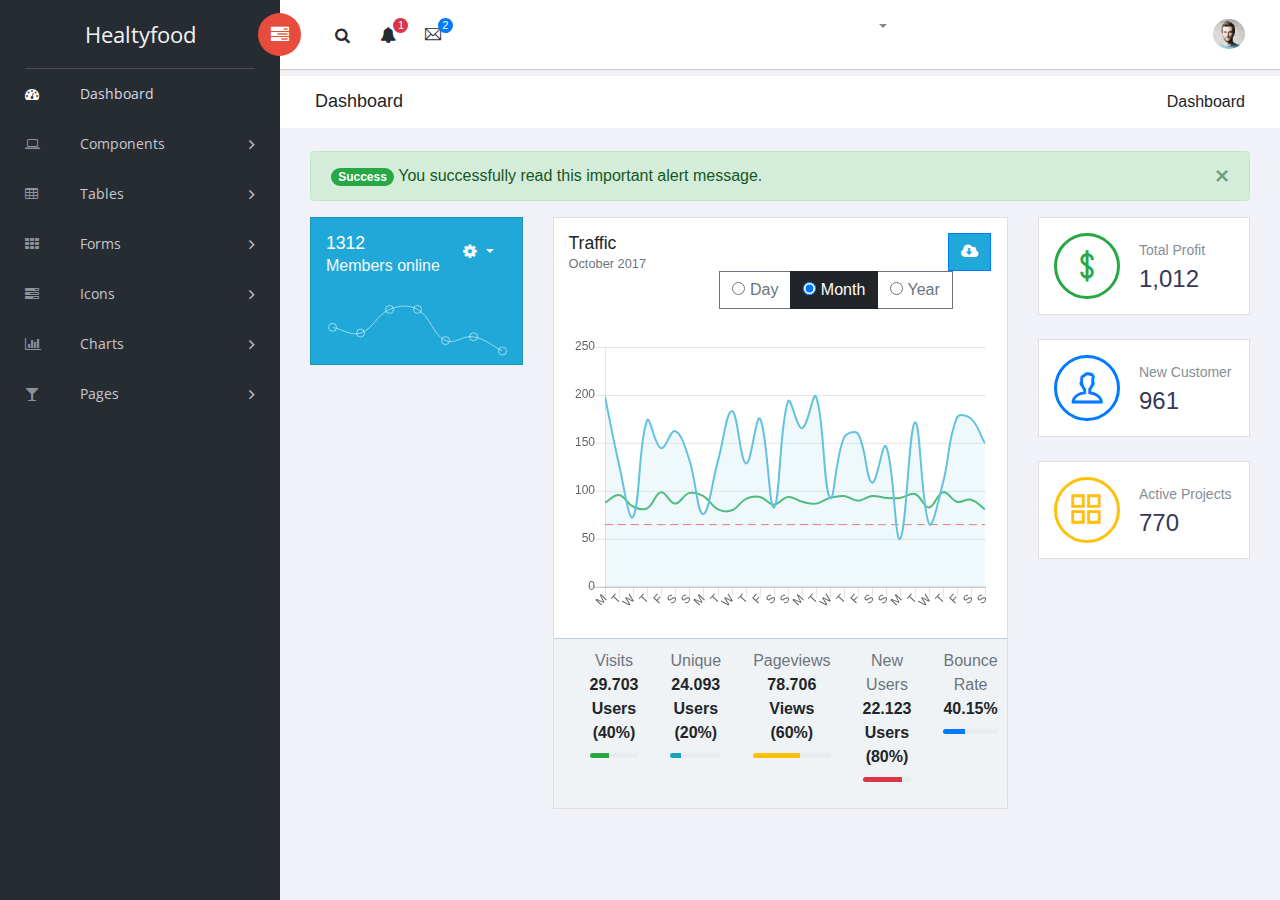
==== index.html @ a7180b18 "update" ====
<!doctype html>
<!--[if lt IE 7]>      <html class="no-js lt-ie9 lt-ie8 lt-ie7" lang=""> <![endif]-->
<!--[if IE 7]>         <html class="no-js lt-ie9 lt-ie8" lang=""> <![endif]-->
<!--[if IE 8]>         <html class="no-js lt-ie9" lang=""> <![endif]-->
<!--[if gt IE 8]><!-->
<html class="no-js" lang="en">
<!--<![endif]-->

<head>
    <meta charset="utf-8">
    <meta http-equiv="X-UA-Compatible" content="IE=edge">
    <title>Healtyfood - HTML5 Admin Template</title>
    <meta name="description" content="Sufee Admin - HTML5 Admin Template">
    <meta name="viewport" content="width=device-width, initial-scale=1">

    <link rel="apple-touch-icon" href="apple-icon.png">
    <link rel="shortcut icon" href="favicon.ico">

    <link rel="stylesheet" href="vendors/bootstrap/dist/css/bootstrap.min.css">
    <link rel="stylesheet" href="vendors/font-awesome/css/font-awesome.min.css">
    <link rel="stylesheet" href="vendors/themify-icons/css/themify-icons.css">
    <link rel="stylesheet" href="vendors/selectFX/css/cs-skin-elastic.css">


    <link rel="stylesheet" href="assets/css/style.css">

    <link href='https://fonts.googleapis.com/css?family=Open+Sans:400,600,700,800' rel='stylesheet' type='text/css'>

</head>

<body>


    <!-- Left Panel -->

    <aside id="left-panel" class="left-panel">
        <nav class="navbar navbar-expand-sm navbar-default">

            <div class="navbar-header">
                <button class="navbar-toggler" type="button" data-toggle="collapse" data-target="#main-menu" aria-controls="main-menu" aria-expanded="false" aria-label="Toggle navigation">
                    <i class="fa fa-bars"></i>
                </button>
                <a class="navbar-brand" href="./"><i></i>Healtyfood</a>
                <a class="navbar-brand hidden" href="./"><img src="images/logo2.png" alt="Logo"></a>
            </div>

            <div id="main-menu" class="main-menu collapse navbar-collapse">
                <ul class="nav navbar-nav">
                    <li class="active">
                        <a href="index.html"> <i class="menu-icon fa fa-dashboard"></i>Dashboard </a>
                    </li>
                    <!-- /.menu-title -->
                    <li class="menu-item-has-children dropdown">
                        <a href="#" class="dropdown-toggle" data-toggle="dropdown" aria-haspopup="true" aria-expanded="false"> <i class="menu-icon fa fa-laptop"></i>Components</a>
                        <ul class="sub-menu children dropdown-menu">
                            <li><i class="fa fa-puzzle-piece"></i><a href="ui-buttons.html">Buttons</a></li>
                            <li><i class="fa fa-bars"></i><a href="ui-tabs.html">Tabs</a></li>
                        </ul>
                    </li>
                    <li class="menu-item-has-children dropdown">
                        <a href="#" class="dropdown-toggle" data-toggle="dropdown" aria-haspopup="true" aria-expanded="false"> <i class="menu-icon fa fa-table"></i>Tables</a>
                        <ul class="sub-menu children dropdown-menu">
                            <li><i class="fa fa-table"></i><a href="tables-basic.html">Basic Table</a></li>
                            <li><i class="fa fa-table"></i><a href="tables-data.html">Data Table</a></li>
                        </ul>
                    </li>
                    <li class="menu-item-has-children dropdown">
                        <a href="#" class="dropdown-toggle" data-toggle="dropdown" aria-haspopup="true" aria-expanded="false"> <i class="menu-icon fa fa-th"></i>Forms</a>
                        <ul class="sub-menu children dropdown-menu">
                            <li><i class="menu-icon fa fa-th"></i><a href="forms-basic.html">Basic Form</a></li>
                            <li><i class="menu-icon fa fa-th"></i><a href="forms-advanced.html">Advanced Form</a></li>
                        </ul>
                    </li>

                    <!-- /.menu-title -->
                    <li class="menu-item-has-children dropdown">
                        <a href="#" class="dropdown-toggle" data-toggle="dropdown" aria-haspopup="true" aria-expanded="false"> <i class="menu-icon fa fa-tasks"></i>Icons</a>
                        <ul class="sub-menu children dropdown-menu">
                            <li><i class="menu-icon fa fa-fort-awesome"></i><a href="font-fontawesome.html">Font Awesome</a></li>
                            <li><i class="menu-icon ti-themify-logo"></i><a href="font-themify.html">Themefy Icons</a></li>
                        </ul>
                    </li>
                
                    <li class="menu-item-has-children dropdown">
                        <a href="#" class="dropdown-toggle" data-toggle="dropdown" aria-haspopup="true" aria-expanded="false"> <i class="menu-icon fa fa-bar-chart"></i>Charts</a>
                        <ul class="sub-menu children dropdown-menu">
                            <li><i class="menu-icon fa fa-line-chart"></i><a href="charts-chartjs.html">Chart JS</a></li>
                            <li><i class="menu-icon fa fa-area-chart"></i><a href="charts-flot.html">Flot Chart</a></li>
                            <li><i class="menu-icon fa fa-pie-chart"></i><a href="charts-peity.html">Peity Chart</a></li>
                        </ul>
                    </li>
                
                    <!-- /.menu-title -->
                    <li class="menu-item-has-children dropdown">
                        <a href="#" class="dropdown-toggle" data-toggle="dropdown" aria-haspopup="true" aria-expanded="false"> <i class="menu-icon fa fa-glass"></i>Pages</a>
                        <ul class="sub-menu children dropdown-menu">
                            <li><i class="menu-icon fa fa-sign-in"></i><a href="page-login.html">Login</a></li>
                            <li><i class="menu-icon fa fa-sign-in"></i><a href="page-register.html">Register</a></li>
                            <li><i class="menu-icon fa fa-paper-plane"></i><a href="pages-forget.html">Forget Pass</a></li>
                        </ul>
                    </li>
                </ul>
            </div><!-- /.navbar-collapse -->
        </nav>
    </aside><!-- /#left-panel -->

    <!-- Left Panel -->

    <!-- Right Panel -->

    <div id="right-panel" class="right-panel">

        <!-- Header-->
        <header id="header" class="header">

            <div class="header-menu">

                <div class="col-sm-7">
                    <a id="menuToggle" class="menutoggle pull-left"><i class="fa fa fa-tasks"></i></a>
                    <div class="header-left">
                        <button class="search-trigger"><i class="fa fa-search"></i></button>
                        <div class="form-inline">
                            <form class="search-form">
                                <input class="form-control mr-sm-2" type="text" placeholder="Search ..." aria-label="Search">
                                <button class="search-close" type="submit"><i class="fa fa-close"></i></button>
                            </form>
                        </div>

                        <div class="dropdown for-notification">
                            <button class="btn btn-secondary dropdown-toggle" type="button" id="notification" data-toggle="dropdown" aria-haspopup="true" aria-expanded="false">
                                <i class="fa fa-bell"></i>
                                <span class="count bg-danger">5</span>
                            </button>
                            <div class="dropdown-menu" aria-labelledby="notification">
                                <p class="red">You have 3 Notification</p>
                                <a class="dropdown-item media bg-flat-color-1" href="#">
                                <i class="fa fa-check"></i>
                                <p>Server #1 overloaded.</p>
                            </a>
                                <a class="dropdown-item media bg-flat-color-4" href="#">
                                <i class="fa fa-info"></i>
                                <p>Server #2 overloaded.</p>
                            </a>
                                <a class="dropdown-item media bg-flat-color-5" href="#">
                                <i class="fa fa-warning"></i>
                                <p>Server #3 overloaded.</p>
                            </a>
                            </div>
                        </div>

                        <div class="dropdown for-message">
                            <button class="btn btn-secondary dropdown-toggle" type="button"
                                id="message"
                                data-toggle="dropdown" aria-haspopup="true" aria-expanded="false">
                                <i class="ti-email"></i>
                                <span class="count bg-primary">9</span>
                            </button>
                            <div class="dropdown-menu" aria-labelledby="message">
                                <p class="red">You have 4 Mails</p>
                                <a class="dropdown-item media bg-flat-color-1" href="#">
                                <span class="photo media-left"><img alt="avatar" src="images/avatar/1.jpg"></span>
                                <span class="message media-body">
                                    <span class="name float-left">Jonathan Smith</span>
                                    <span class="time float-right">Just now</span>
                                        <p>Hello, this is an example msg</p>
                                </span>
                            </a>
                                <a class="dropdown-item media bg-flat-color-4" href="#">
                                <span class="photo media-left"><img alt="avatar" src="images/avatar/2.jpg"></span>
                                <span class="message media-body">
                                    <span class="name float-left">Jack Sanders</span>
                                    <span class="time float-right">5 minutes ago</span>
                                        <p>Lorem ipsum dolor sit amet, consectetur</p>
                                </span>
                            </a>
                                <a class="dropdown-item media bg-flat-color-5" href="#">
                                <span class="photo media-left"><img alt="avatar" src="images/avatar/3.jpg"></span>
                                <span class="message media-body">
                                    <span class="name float-left">Cheryl Wheeler</span>
                                    <span class="time float-right">10 minutes ago</span>
                                        <p>Hello, this is an example msg</p>
                                </span>
                            </a>
                            </div>
                        </div>
                    </div>
                </div>

                <div class="col-sm-5">
                    <div class="user-area dropdown float-right">
                        <a href="#" class="dropdown-toggle" data-toggle="dropdown" aria-haspopup="true" aria-expanded="false">
                            <img class="user-avatar rounded-circle" src="images/admin.jpg" alt="User Avatar">
                        </a>

                        <div class="user-menu dropdown-menu">
                            <a class="nav-link" href="#"><i class="fa fa-user"></i> My Profile</a>

                            <a class="nav-link" href="#"><i class="fa fa-user"></i> Notifications <span class="count">13</span></a>

                            <a class="nav-link" href="#"><i class="fa fa-cog"></i> Settings</a>

                            <a class="nav-link" href="#"><i class="fa fa-power-off"></i> Logout</a>
                        </div>
                    </div>

                    <div class="language-select dropdown" id="language-select">
                        <a class="dropdown-toggle" href="#" data-toggle="dropdown"  id="language" aria-haspopup="true" aria-expanded="true">
                            <i class="flag-icon flag-icon-us"></i>
                        </a>
                        <div class="dropdown-menu" aria-labelledby="language">
                            <div class="dropdown-item">
                                <span class="flag-icon flag-icon-fr"></span>
                            </div>
                            <div class="dropdown-item">
                                <i class="flag-icon flag-icon-es"></i>
                            </div>
                            <div class="dropdown-item">
                                <i class="flag-icon flag-icon-us"></i>
                            </div>
                            <div class="dropdown-item">
                                <i class="flag-icon flag-icon-it"></i>
                            </div>
                        </div>
                    </div>

                </div>
            </div>

        </header><!-- /header -->
        <!-- Header-->

        <div class="breadcrumbs">
            <div class="col-sm-4">
                <div class="page-header float-left">
                    <div class="page-title">
                        <h1>Dashboard</h1>
                    </div>
                </div>
            </div>
            <div class="col-sm-8">
                <div class="page-header float-right">
                    <div class="page-title">
                        <ol class="breadcrumb text-right">
                            <li class="active">Dashboard</li>
                        </ol>
                    </div>
                </div>
            </div>
        </div>

        <div class="content mt-3">

            <div class="col-sm-12">
                <div class="alert  alert-success alert-dismissible fade show" role="alert">
                    <span class="badge badge-pill badge-success">Success</span> You successfully read this important alert message.
                    <button type="button" class="close" data-dismiss="alert" aria-label="Close">
                        <span aria-hidden="true">&times;</span>
                    </button>
                </div>
            </div>


            <div class="col-sm-6 col-lg-3">
                <div class="card text-white bg-flat-color-1">
                    <div class="card-body pb-0">
                        <div class="dropdown float-right">
                            <button class="btn bg-transparent dropdown-toggle theme-toggle text-light" type="button" id="dropdownMenuButton1" data-toggle="dropdown">
                                <i class="fa fa-cog"></i>
                            </button>
                            <div class="dropdown-menu" aria-labelledby="dropdownMenuButton1">
                                <div class="dropdown-menu-content">
                                    <a class="dropdown-item" href="#">Action</a>
                                    <a class="dropdown-item" href="#">Another action</a>
                                    <a class="dropdown-item" href="#">Something else here</a>
                                </div>
                            </div>
                        </div>
                        <h4 class="mb-0">
                            <span class="count">10468</span>
                        </h4>
                        <p class="text-light">Members online</p>

                        <div class="chart-wrapper px-0" style="height:70px;" height="70">
                            <canvas id="widgetChart1"></canvas>
                        </div>

                    </div>

                </div>
            </div>
            <!--/.col-->

            <div class="col-xl-6">
                <div class="card">
                    <div class="card-body">
                        <div class="row">
                            <div class="col-sm-4">
                                <h4 class="card-title mb-0">Traffic</h4>
                                <div class="small text-muted">October 2017</div>
                            </div>
                            <!--/.col-->
                            <div class="col-sm-8 hidden-sm-down">
                                <button type="button" class="btn btn-primary float-right bg-flat-color-1"><i class="fa fa-cloud-download"></i></button>
                                <div class="btn-toolbar float-right" role="toolbar" aria-label="Toolbar with button groups">
                                    <div class="btn-group mr-3" data-toggle="buttons" aria-label="First group">
                                        <label class="btn btn-outline-secondary">
                                            <input type="radio" name="options" id="option1"> Day
                                        </label>
                                        <label class="btn btn-outline-secondary active">
                                            <input type="radio" name="options" id="option2" checked=""> Month
                                        </label>
                                        <label class="btn btn-outline-secondary">
                                            <input type="radio" name="options" id="option3"> Year
                                        </label>
                                    </div>
                                </div>
                            </div>
                            <!--/.col-->


                        </div>
                        <!--/.row-->
                        <div class="chart-wrapper mt-4">
                            <canvas id="trafficChart" style="height:200px;" height="200"></canvas>
                        </div>

                    </div>
                    <div class="card-footer">
                        <ul>
                            <li>
                                <div class="text-muted">Visits</div>
                                <strong>29.703 Users (40%)</strong>
                                <div class="progress progress-xs mt-2" style="height: 5px;">
                                    <div class="progress-bar bg-success" role="progressbar" style="width: 40%;" aria-valuenow="40" aria-valuemin="0" aria-valuemax="100"></div>
                                </div>
                            </li>
                            <li class="hidden-sm-down">
                                <div class="text-muted">Unique</div>
                                <strong>24.093 Users (20%)</strong>
                                <div class="progress progress-xs mt-2" style="height: 5px;">
                                    <div class="progress-bar bg-info" role="progressbar" style="width: 20%;" aria-valuenow="20" aria-valuemin="0" aria-valuemax="100"></div>
                                </div>
                            </li>
                            <li>
                                <div class="text-muted">Pageviews</div>
                                <strong>78.706 Views (60%)</strong>
                                <div class="progress progress-xs mt-2" style="height: 5px;">
                                    <div class="progress-bar bg-warning" role="progressbar" style="width: 60%;" aria-valuenow="60" aria-valuemin="0" aria-valuemax="100"></div>
                                </div>
                            </li>
                            <li class="hidden-sm-down">
                                <div class="text-muted">New Users</div>
                                <strong>22.123 Users (80%)</strong>
                                <div class="progress progress-xs mt-2" style="height: 5px;">
                                    <div class="progress-bar bg-danger" role="progressbar" style="width: 80%;" aria-valuenow="80" aria-valuemin="0" aria-valuemax="100"></div>
                                </div>
                            </li>
                            <li class="hidden-sm-down">
                                <div class="text-muted">Bounce Rate</div>
                                <strong>40.15%</strong>
                                <div class="progress progress-xs mt-2" style="height: 5px;">
                                    <div class="progress-bar" role="progressbar" style="width: 40%;" aria-valuenow="40" aria-valuemin="0" aria-valuemax="100"></div>
                                </div>
                            </li>
                        </ul>
                    </div>
                </div>
            </div>
            
            <div class="col-xl-3 col-lg-6">
                <div class="card">
                    <div class="card-body">
                        <div class="stat-widget-one">
                            <div class="stat-icon dib"><i class="ti-money text-success border-success"></i></div>
                            <div class="stat-content dib">
                                <div class="stat-text">Total Profit</div>
                                <div class="stat-digit">1,012</div>
                            </div>
                        </div>
                    </div>
                </div>
            </div>


            <div class="col-xl-3 col-lg-6">
                <div class="card">
                    <div class="card-body">
                        <div class="stat-widget-one">
                            <div class="stat-icon dib"><i class="ti-user text-primary border-primary"></i></div>
                            <div class="stat-content dib">
                                <div class="stat-text">New Customer</div>
                                <div class="stat-digit">961</div>
                            </div>
                        </div>
                    </div>
                </div>
            </div>

            <div class="col-xl-3 col-lg-6">
                <div class="card">
                    <div class="card-body">
                        <div class="stat-widget-one">
                            <div class="stat-icon dib"><i class="ti-layout-grid2 text-warning border-warning"></i></div>
                            <div class="stat-content dib">
                                <div class="stat-text">Active Projects</div>
                                <div class="stat-digit">770</div>
                            </div>
                        </div>
                    </div>
                </div>
            </div>
        </div> <!-- .content -->
    </div><!-- /#right-panel -->

    <!-- Right Panel -->

    <script src="vendors/jquery/dist/jquery.min.js"></script>
    <script src="vendors/popper.js/dist/umd/popper.min.js"></script>
    <script src="vendors/bootstrap/dist/js/bootstrap.min.js"></script>
    <script src="assets/js/main.js"></script>


    <script src="vendors/chart.js/dist/Chart.bundle.min.js"></script>
    <script src="assets/js/dashboard.js"></script>
    <script src="assets/js/widgets.js"></script>

</body>

</html>
---- vendors/themify-icons/css/themify-icons.css ----
@font-face {
	font-family: 'themify';
	src:url('../fonts/themify.eot');
	src:url('../fonts/themify.eot?#iefix') format('embedded-opentype'),
		url('../fonts/themify.woff') format('woff'),
		url('../fonts/themify.ttf') format('truetype'),
		url('../fonts/themify.svg') format('svg');
	font-weight: normal;
	font-style: normal;
}

[class^="ti-"], [class*=" ti-"] {
	font-family: 'themify';
	speak: none;
	font-style: normal;
	font-weight: normal;
	font-variant: normal;
	text-transform: none;
	line-height: 1;

	/* Better Font Rendering =========== */
	-webkit-font-smoothing: antialiased;
	-moz-osx-font-smoothing: grayscale;
}

.ti-wand:before {
	content: "\e600";
}
.ti-volume:before {
	content: "\e601";
}
.ti-user:before {
	content: "\e602";
}
.ti-unlock:before {
	content: "\e603";
}
.ti-unlink:before {
	content: "\e604";
}
.ti-trash:before {
	content: "\e605";
}
.ti-thought:before {
	content: "\e606";
}
.ti-target:before {
	content: "\e607";
}
.ti-tag:before {
	content: "\e608";
}
.ti-tablet:before {
	content: "\e609";
}
.ti-star:before {
	content: "\e60a";
}
.ti-spray:before {
	content: "\e60b";
}
.ti-signal:before {
	content: "\e60c";
}
.ti-shopping-cart:before {
	content: "\e60d";
}
.ti-shopping-cart-full:before {
	content: "\e60e";
}
.ti-settings:before {
	content: "\e60f";
}
.ti-search:before {
	content: "\e610";
}
.ti-zoom-in:before {
	content: "\e611";
}
.ti-zoom-out:before {
	content: "\e612";
}
.ti-cut:before {
	content: "\e613";
}
.ti-ruler:before {
	content: "\e614";
}
.ti-ruler-pencil:before {
	content: "\e615";
}
.ti-ruler-alt:before {
	content: "\e616";
}
.ti-bookmark:before {
	content: "\e617";
}
.ti-bookmark-alt:before {
	content: "\e618";
}
.ti-reload:before {
	content: "\e619";
}
.ti-plus:before {
	content: "\e61a";
}
.ti-pin:before {
	content: "\e61b";
}
.ti-pencil:before {
	content: "\e61c";
}
.ti-pencil-alt:before {
	content: "\e61d";
}
.ti-paint-roller:before {
	content: "\e61e";
}
.ti-paint-bucket:before {
	content: "\e61f";
}
.ti-na:before {
	content: "\e620";
}
.ti-mobile:before {
	content: "\e621";
}
.ti-minus:before {
	content: "\e622";
}
.ti-medall:before {
	content: "\e623";
}
.ti-medall-alt:before {
	content: "\e624";
}
.ti-marker:before {
	content: "\e625";
}
.ti-marker-alt:before {
	content: "\e626";
}
.ti-arrow-up:before {
	content: "\e627";
}
.ti-arrow-right:before {
	content: "\e628";
}
.ti-arrow-left:before {
	content: "\e629";
}
.ti-arrow-down:before {
	content: "\e62a";
}
.ti-lock:before {
	content: "\e62b";
}
.ti-location-arrow:before {
	content: "\e62c";
}
.ti-link:before {
	content: "\e62d";
}
.ti-layout:before {
	content: "\e62e";
}
.ti-layers:before {
	content: "\e62f";
}
.ti-layers-alt:before {
	content: "\e630";
}
.ti-key:before {
	content: "\e631";
}
.ti-import:before {
	content: "\e632";
}
.ti-image:before {
	content: "\e633";
}
.ti-heart:before {
	content: "\e634";
}
.ti-heart-broken:before {
	content: "\e635";
}
.ti-hand-stop:before {
	content: "\e636";
}
.ti-hand-open:before {
	content: "\e637";
}
.ti-hand-drag:before {
	content: "\e638";
}
.ti-folder:before {
	content: "\e639";
}
.ti-flag:before {
	content: "\e63a";
}
.ti-flag-alt:before {
	content: "\e63b";
}
.ti-flag-alt-2:before {
	content: "\e63c";
}
.ti-eye:before {
	content: "\e63d";
}
.ti-export:before {
	content: "\e63e";
}
.ti-exchange-vertical:before {
	content: "\e63f";
}
.ti-desktop:before {
	content: "\e640";
}
.ti-cup:before {
	content: "\e641";
}
.ti-crown:before {
	content: "\e642";
}
.ti-comments:before {
	content: "\e643";
}
.ti-comment:before {
	content: "\e644";
}
.ti-comment-alt:before {
	content: "\e645";
}
.ti-close:before {
	content: "\e646";
}
.ti-clip:before {
	content: "\e647";
}
.ti-angle-up:before {
	content: "\e648";
}
.ti-angle-right:before {
	content: "\e649";
}
.ti-angle-left:before {
	content: "\e64a";
}
.ti-angle-down:before {
	content: "\e64b";
}
.ti-check:before {
	content: "\e64c";
}
.ti-check-box:before {
	content: "\e64d";
}
.ti-camera:before {
	content: "\e64e";
}
.ti-announcement:before {
	content: "\e64f";
}
.ti-brush:before {
	content: "\e650";
}
.ti-briefcase:before {
	content: "\e651";
}
.ti-bolt:before {
	content: "\e652";
}
.ti-bolt-alt:before {
	content: "\e653";
}
.ti-blackboard:before {
	content: "\e654";
}
.ti-bag:before {
	content: "\e655";
}
.ti-move:before {
	content: "\e656";
}
.ti-arrows-vertical:before {
	content: "\e657";
}
.ti-arrows-horizontal:before {
	content: "\e658";
}
.ti-fullscreen:before {
	content: "\e659";
}
.ti-arrow-top-right:before {
	content: "\e65a";
}
.ti-arrow-top-left:before {
	content: "\e65b";
}
.ti-arrow-circle-up:before {
	content: "\e65c";
}
.ti-arrow-circle-right:before {
	content: "\e65d";
}
.ti-arrow-circle-left:before {
	content: "\e65e";
}
.ti-arrow-circle-down:before {
	content: "\e65f";
}
.ti-angle-double-up:before {
	content: "\e660";
}
.ti-angle-double-right:before {
	content: "\e661";
}
.ti-angle-double-left:before {
	content: "\e662";
}
.ti-angle-double-down:before {
	content: "\e663";
}
.ti-zip:before {
	content: "\e664";
}
.ti-world:before {
	content: "\e665";
}
.ti-wheelchair:before {
	content: "\e666";
}
.ti-view-list:before {
	content: "\e667";
}
.ti-view-list-alt:before {
	content: "\e668";
}
.ti-view-grid:before {
	content: "\e669";
}
.ti-uppercase:before {
	content: "\e66a";
}
.ti-upload:before {
	content: "\e66b";
}
.ti-underline:before {
	content: "\e66c";
}
.ti-truck:before {
	content: "\e66d";
}
.ti-timer:before {
	content: "\e66e";
}
.ti-ticket:before {
	content: "\e66f";
}
.ti-thumb-up:before {
	content: "\e670";
}
.ti-thumb-down:before {
	content: "\e671";
}
.ti-text:before {
	content: "\e672";
}
.ti-stats-up:before {
	content: "\e673";
}
.ti-stats-down:before {
	content: "\e674";
}
.ti-split-v:before {
	content: "\e675";
}
.ti-split-h:before {
	content: "\e676";
}
.ti-smallcap:before {
	content: "\e677";
}
.ti-shine:before {
	content: "\e678";
}
.ti-shift-right:before {
	content: "\e679";
}
.ti-shift-left:before {
	content: "\e67a";
}
.ti-shield:before {
	content: "\e67b";
}
.ti-notepad:before {
	content: "\e67c";
}
.ti-server:before {
	content: "\e67d";
}
.ti-quote-right:before {
	content: "\e67e";
}
.ti-quote-left:before {
	content: "\e67f";
}
.ti-pulse:before {
	content: "\e680";
}
.ti-printer:before {
	content: "\e681";
}
.ti-power-off:before {
	content: "\e682";
}
.ti-plug:before {
	content: "\e683";
}
.ti-pie-chart:before {
	content: "\e684";
}
.ti-paragraph:before {
	content: "\e685";
}
.ti-panel:before {
	content: "\e686";
}
.ti-package:before {
	content: "\e687";
}
.ti-music:before {
	content: "\e688";
}
.ti-music-alt:before {
	content: "\e689";
}
.ti-mouse:before {
	content: "\e68a";
}
.ti-mouse-alt:before {
	content: "\e68b";
}
.ti-money:before {
	content: "\e68c";
}
.ti-microphone:before {
	content: "\e68d";
}
.ti-menu:before {
	content: "\e68e";
}
.ti-menu-alt:before {
	content: "\e68f";
}
.ti-map:before {
	content: "\e690";
}
.ti-map-alt:before {
	content: "\e691";
}
.ti-loop:before {
	content: "\e692";
}
.ti-location-pin:before {
	content: "\e693";
}
.ti-list:before {
	content: "\e694";
}
.ti-light-bulb:before {
	content: "\e695";
}
.ti-Italic:before {
	content: "\e696";
}
.ti-info:before {
	content: "\e697";
}
.ti-infinite:before {
	content: "\e698";
}
.ti-id-badge:before {
	content: "\e699";
}
.ti-hummer:before {
	content: "\e69a";
}
.ti-home:before {
	content: "\e69b";
}
.ti-help:before {
	content: "\e69c";
}
.ti-headphone:before {
	content: "\e69d";
}
.ti-harddrives:before {
	content: "\e69e";
}
.ti-harddrive:before {
	content: "\e69f";
}
.ti-gift:before {
	content: "\e6a0";
}
.ti-game:before {
	content: "\e6a1";
}
.ti-filter:before {
	content: "\e6a2";
}
.ti-files:before {
	content: "\e6a3";
}
.ti-file:before {
	content: "\e6a4";
}
.ti-eraser:before {
	content: "\e6a5";
}
.ti-envelope:before {
	content: "\e6a6";
}
.ti-download:before {
	content: "\e6a7";
}
.ti-direction:before {
	content: "\e6a8";
}
.ti-direction-alt:before {
	content: "\e6a9";
}
.ti-dashboard:before {
	content: "\e6aa";
}
.ti-control-stop:before {
	content: "\e6ab";
}
.ti-control-shuffle:before {
	content: "\e6ac";
}
.ti-control-play:before {
	content: "\e6ad";
}
.ti-control-pause:before {
	content: "\e6ae";
}
.ti-control-forward:before {
	content: "\e6af";
}
.ti-control-backward:before {
	content: "\e6b0";
}
.ti-cloud:before {
	content: "\e6b1";
}
.ti-cloud-up:before {
	content: "\e6b2";
}
.ti-cloud-down:before {
	content: "\e6b3";
}
.ti-clipboard:before {
	content: "\e6b4";
}
.ti-car:before {
	content: "\e6b5";
}
.ti-calendar:before {
	content: "\e6b6";
}
.ti-book:before {
	content: "\e6b7";
}
.ti-bell:before {
	content: "\e6b8";
}
.ti-basketball:before {
	content: "\e6b9";
}
.ti-bar-chart:before {
	content: "\e6ba";
}
.ti-bar-chart-alt:before {
	content: "\e6bb";
}
.ti-back-right:before {
	content: "\e6bc";
}
.ti-back-left:before {
	content: "\e6bd";
}
.ti-arrows-corner:before {
	content: "\e6be";
}
.ti-archive:before {
	content: "\e6bf";
}
.ti-anchor:before {
	content: "\e6c0";
}
.ti-align-right:before {
	content: "\e6c1";
}
.ti-align-left:before {
	content: "\e6c2";
}
.ti-align-justify:before {
	content: "\e6c3";
}
.ti-align-center:before {
	content: "\e6c4";
}
.ti-alert:before {
	content: "\e6c5";
}
.ti-alarm-clock:before {
	content: "\e6c6";
}
.ti-agenda:before {
	content: "\e6c7";
}
.ti-write:before {
	content: "\e6c8";
}
.ti-window:before {
	content: "\e6c9";
}
.ti-widgetized:before {
	content: "\e6ca";
}
.ti-widget:before {
	content: "\e6cb";
}
.ti-widget-alt:before {
	content: "\e6cc";
}
.ti-wallet:before {
	content: "\e6cd";
}
.ti-video-clapper:before {
	content: "\e6ce";
}
.ti-video-camera:before {
	content: "\e6cf";
}
.ti-vector:before {
	content: "\e6d0";
}
.ti-themify-logo:before {
	content: "\e6d1";
}
.ti-themify-favicon:before {
	content: "\e6d2";
}
.ti-themify-favicon-alt:before {
	content: "\e6d3";
}
.ti-support:before {
	content: "\e6d4";
}
.ti-stamp:before {
	content: "\e6d5";
}
.ti-split-v-alt:before {
	content: "\e6d6";
}
.ti-slice:before {
	content: "\e6d7";
}
.ti-shortcode:before {
	content: "\e6d8";
}
.ti-shift-right-alt:before {
	content: "\e6d9";
}
.ti-shift-left-alt:before {
	content: "\e6da";
}
.ti-ruler-alt-2:before {
	content: "\e6db";
}
.ti-receipt:before {
	content: "\e6dc";
}
.ti-pin2:before {
	content: "\e6dd";
}
.ti-pin-alt:before {
	content: "\e6de";
}
.ti-pencil-alt2:before {
	content: "\e6df";
}
.ti-palette:before {
	content: "\e6e0";
}
.ti-more:before {
	content: "\e6e1";
}
.ti-more-alt:before {
	content: "\e6e2";
}
.ti-microphone-alt:before {
	content: "\e6e3";
}
.ti-magnet:before {
	content: "\e6e4";
}
.ti-line-double:before {
	content: "\e6e5";
}
.ti-line-dotted:before {
	content: "\e6e6";
}
.ti-line-dashed:before {
	content: "\e6e7";
}
.ti-layout-width-full:before {
	content: "\e6e8";
}
.ti-layout-width-default:before {
	content: "\e6e9";
}
.ti-layout-width-default-alt:before {
	content: "\e6ea";
}
.ti-layout-tab:before {
	content: "\e6eb";
}
.ti-layout-tab-window:before {
	content: "\e6ec";
}
.ti-layout-tab-v:before {
	content: "\e6ed";
}
.ti-layout-tab-min:before {
	content: "\e6ee";
}
.ti-layout-slider:before {
	content: "\e6ef";
}
.ti-layout-slider-alt:before {
	content: "\e6f0";
}
.ti-layout-sidebar-right:before {
	content: "\e6f1";
}
.ti-layout-sidebar-none:before {
	content: "\e6f2";
}
.ti-layout-sidebar-left:before {
	content: "\e6f3";
}
.ti-layout-placeholder:before {
	content: "\e6f4";
}
.ti-layout-menu:before {
	content: "\e6f5";
}
.ti-layout-menu-v:before {
	content: "\e6f6";
}
.ti-layout-menu-separated:before {
	content: "\e6f7";
}
.ti-layout-menu-full:before {
	content: "\e6f8";
}
.ti-layout-media-right-alt:before {
	content: "\e6f9";
}
.ti-layout-media-right:before {
	content: "\e6fa";
}
.ti-layout-media-overlay:before {
	content: "\e6fb";
}
.ti-layout-media-overlay-alt:before {
	content: "\e6fc";
}
.ti-layout-media-overlay-alt-2:before {
	content: "\e6fd";
}
.ti-layout-media-left-alt:before {
	content: "\e6fe";
}
.ti-layout-media-left:before {
	content: "\e6ff";
}
.ti-layout-media-center-alt:before {
	content: "\e700";
}
.ti-layout-media-center:before {
	content: "\e701";
}
.ti-layout-list-thumb:before {
	content: "\e702";
}
.ti-layout-list-thumb-alt:before {
	content: "\e703";
}
.ti-layout-list-post:before {
	content: "\e704";
}
.ti-layout-list-large-image:before {
	content: "\e705";
}
.ti-layout-line-solid:before {
	content: "\e706";
}
.ti-layout-grid4:before {
	content: "\e707";
}
.ti-layout-grid3:before {
	content: "\e708";
}
.ti-layout-grid2:before {
	content: "\e709";
}
.ti-layout-grid2-thumb:before {
	content: "\e70a";
}
.ti-layout-cta-right:before {
	content: "\e70b";
}
.ti-layout-cta-left:before {
	content: "\e70c";
}
.ti-layout-cta-center:before {
	content: "\e70d";
}
.ti-layout-cta-btn-right:before {
	content: "\e70e";
}
.ti-layout-cta-btn-left:before {
	content: "\e70f";
}
.ti-layout-column4:before {
	content: "\e710";
}
.ti-layout-column3:before {
	content: "\e711";
}
.ti-layout-column2:before {
	content: "\e712";
}
.ti-layout-accordion-separated:before {
	content: "\e713";
}
.ti-layout-accordion-merged:before {
	content: "\e714";
}
.ti-layout-accordion-list:before {
	content: "\e715";
}
.ti-ink-pen:before {
	content: "\e716";
}
.ti-info-alt:before {
	content: "\e717";
}
.ti-help-alt:before {
	content: "\e718";
}
.ti-headphone-alt:before {
	content: "\e719";
}
.ti-hand-point-up:before {
	content: "\e71a";
}
.ti-hand-point-right:before {
	content: "\e71b";
}
.ti-hand-point-left:before {
	content: "\e71c";
}
.ti-hand-point-down:before {
	content: "\e71d";
}
.ti-gallery:before {
	content: "\e71e";
}
.ti-face-smile:before {
	content: "\e71f";
}
.ti-face-sad:before {
	content: "\e720";
}
.ti-credit-card:before {
	content: "\e721";
}
.ti-control-skip-forward:before {
	content: "\e722";
}
.ti-control-skip-backward:before {
	content: "\e723";
}
.ti-control-record:before {
	content: "\e724";
}
.ti-control-eject:before {
	content: "\e725";
}
.ti-comments-smiley:before {
	content: "\e726";
}
.ti-brush-alt:before {
	content: "\e727";
}
.ti-youtube:before {
	content: "\e728";
}
.ti-vimeo:before {
	content: "\e729";
}
.ti-twitter:before {
	content: "\e72a";
}
.ti-time:before {
	content: "\e72b";
}
.ti-tumblr:before {
	content: "\e72c";
}
.ti-skype:before {
	content: "\e72d";
}
.ti-share:before {
	content: "\e72e";
}
.ti-share-alt:before {
	content: "\e72f";
}
.ti-rocket:before {
	content: "\e730";
}
.ti-pinterest:before {
	content: "\e731";
}
.ti-new-window:before {
	content: "\e732";
}
.ti-microsoft:before {
	content: "\e733";
}
.ti-list-ol:before {
	content: "\e734";
}
.ti-linkedin:before {
	content: "\e735";
}
.ti-layout-sidebar-2:before {
	content: "\e736";
}
.ti-layout-grid4-alt:before {
	content: "\e737";
}
.ti-layout-grid3-alt:before {
	content: "\e738";
}
.ti-layout-grid2-alt:before {
	content: "\e739";
}
.ti-layout-column4-alt:before {
	content: "\e73a";
}
.ti-layout-column3-alt:before {
	content: "\e73b";
}
.ti-layout-column2-alt:before {
	content: "\e73c";
}
.ti-instagram:before {
	content: "\e73d";
}
.ti-google:before {
	content: "\e73e";
}
.ti-github:before {
	content: "\e73f";
}
.ti-flickr:before {
	content: "\e740";
}
.ti-facebook:before {
	content: "\e741";
}
.ti-dropbox:before {
	content: "\e742";
}
.ti-dribbble:before {
	content: "\e743";
}
.ti-apple:before {
	content: "\e744";
}
.ti-android:before {
	content: "\e745";
}
.ti-save:before {
	content: "\e746";
}
.ti-save-alt:before {
	content: "\e747";
}
.ti-yahoo:before {
	content: "\e748";
}
.ti-wordpress:before {
	content: "\e749";
}
.ti-vimeo-alt:before {
	content: "\e74a";
}
.ti-twitter-alt:before {
	content: "\e74b";
}
.ti-tumblr-alt:before {
	content: "\e74c";
}
.ti-trello:before {
	content: "\e74d";
}
.ti-stack-overflow:before {
	content: "\e74e";
}
.ti-soundcloud:before {
	content: "\e74f";
}
.ti-sharethis:before {
	content: "\e750";
}
.ti-sharethis-alt:before {
	content: "\e751";
}
.ti-reddit:before {
	content: "\e752";
}
.ti-pinterest-alt:before {
	content: "\e753";
}
.ti-microsoft-alt:before {
	content: "\e754";
}
.ti-linux:before {
	content: "\e755";
}
.ti-jsfiddle:before {
	content: "\e756";
}
.ti-joomla:before {
	content: "\e757";
}
.ti-html5:before {
	content: "\e758";
}
.ti-flickr-alt:before {
	content: "\e759";
}
.ti-email:before {
	content: "\e75a";
}
.ti-drupal:before {
	content: "\e75b";
}
.ti-dropbox-alt:before {
	content: "\e75c";
}
.ti-css3:before {
	content: "\e75d";
}
.ti-rss:before {
	content: "\e75e";
}
.ti-rss-alt:before {
	content: "\e75f";
}
---- vendors/selectFX/css/cs-skin-elastic.css ----
@font-face {
	font-family: 'icomoon';
	src:url('../fonts/icomoon/icomoon.eot?-rdnm34');
	src:url('../fonts/icomoon/icomoon.eot?#iefix-rdnm34') format('embedded-opentype'),
		url('../fonts/icomoon/icomoon.woff?-rdnm34') format('woff'),
		url('../fonts/icomoon/icomoon.ttf?-rdnm34') format('truetype'),
		url('../fonts/icomoon/icomoon.svg?-rdnm34#icomoon') format('svg');
	font-weight: normal;
	font-style: normal;
}

div.cs-skin-elastic {
	background: transparent;
	font-size: 1.5em;
	font-weight: 700;
	color: #5b8583;
}

@media screen and (max-width: 30em) {
	div.cs-skin-elastic { font-size: 1em; }
}

.cs-skin-elastic > span {
	background-color: #fff;
	z-index: 100;
}

.cs-skin-elastic > span::after {
	font-family: 'icomoon';
	content: '\e005';
	-webkit-backface-visibility: hidden;
	backface-visibility: hidden;
}

.cs-skin-elastic .cs-options {
	overflow: visible;
	background: transparent;
	opacity: 1;
	visibility: visible;
	padding-bottom: 1.25em;
	pointer-events: none;
}

.cs-skin-elastic.cs-active .cs-options {
	pointer-events: auto;
}

.cs-skin-elastic .cs-options > ul::before {
	content: '';
	position: absolute;
	width: 100%;
	height: 100%;
	left: 0;
	top: 0;
	-webkit-transform: scale3d(1,0,1);
	transform: scale3d(1,0,1);
	background: #fff;
	-webkit-transform-origin: 50% 0%;
	transform-origin: 50% 0%;
	-webkit-transition: -webkit-transform 0.3s;
	transition: transform 0.3s;
}

.cs-skin-elastic.cs-active .cs-options > ul::before {
	-webkit-transform: scale3d(1,1,1);
	transform: scale3d(1,1,1);
	-webkit-transition: none;
	transition: none;
	-webkit-animation: expand 0.6s ease-out;
  	animation: expand 0.6s ease-out;
}

.cs-skin-elastic .cs-options ul li {
	opacity: 0;
	-webkit-transform: translate3d(0,-25px,0);
	transform: translate3d(0,-25px,0);
	-webkit-transition: opacity 0.15s, -webkit-transform 0.15s;
	transition: opacity 0.15s, transform 0.15s;
}

.cs-skin-elastic.cs-active .cs-options ul li {
	-webkit-transform: translate3d(0,0,0);
	transform: translate3d(0,0,0);
	opacity: 1;
	-webkit-transition: none;
	transition: none;
	-webkit-animation: bounce 0.6s ease-out;
  	animation: bounce 0.6s ease-out;
}

/* Optional delays (problematic in IE 11/Win) */
/*
.cs-skin-elastic.cs-active .cs-options ul li:first-child {
	-webkit-animation-delay: 0.1s;
	animation-delay: 0.1s;
}

.cs-skin-elastic.cs-active .cs-options ul li:nth-child(2) {
	-webkit-animation-delay: 0.15s;
	animation-delay: 0.15s;
}

.cs-skin-elastic.cs-active .cs-options ul li:nth-child(3) {
	-webkit-animation-delay: 0.2s;
	animation-delay: 0.2s;
}

.cs-skin-elastic.cs-active .cs-options ul li:nth-child(4) {
	-webkit-animation-delay: 0.25s;
	animation-delay: 0.25s;
} 

/* with more items, more delays declarations are needed */


.cs-skin-elastic .cs-options span {
	background-repeat: no-repeat;
	background-position: 1.5em 50%;
	background-size: 2em auto;
	padding: 0.8em 1em 0.8em 4em;
}

.cs-skin-elastic .cs-options span:hover,
.cs-skin-elastic .cs-options li.cs-focus span,
.cs-skin-elastic .cs-options .cs-selected span {
	color: #1e4c4a;
}

.cs-skin-elastic .cs-options .cs-selected span::after {
	content: '';
}

.cs-skin-elastic .cs-options li.flag-france span {
	background-image: url(../img/france.svg);
}

.cs-skin-elastic .cs-options li.flag-brazil span {
	background-image: url(../img/brazil.svg);
}

.cs-skin-elastic .cs-options li.flag-safrica span {
	background-image: url(../img/south-africa.svg);
}

.cs-skin-elastic .cs-options li.flag-argentina span {
	background-image: url(../img/argentina.svg);
}

@-webkit-keyframes expand { 
	0% { -webkit-transform: scale3d(1,0,1); }
	25% { -webkit-transform: scale3d(1,1.2,1); }
	50% { -webkit-transform: scale3d(1,0.85,1); }
	75% { -webkit-transform: scale3d(1,1.05,1) }
	100% { -webkit-transform: scale3d(1,1,1); }
}

@keyframes expand { 
	0% { -webkit-transform: scale3d(1,0,1); transform: scale3d(1,0,1); }
	25% { -webkit-transform: scale3d(1,1.2,1); transform: scale3d(1,1.2,1); }
	50% { -webkit-transform: scale3d(1,0.85,1); transform: scale3d(1,0.85,1); }
	75% { -webkit-transform: scale3d(1,1.05,1); transform: scale3d(1,1.05,1); }
	100% { -webkit-transform: scale3d(1,1,1); transform: scale3d(1,1,1); }
}


@-webkit-keyframes bounce { 
	0% { -webkit-transform: translate3d(0,-25px,0); opacity:0; }
	25% { -webkit-transform: translate3d(0,10px,0); }
	50% { -webkit-transform: translate3d(0,-6px,0); }
	75% { -webkit-transform: translate3d(0,2px,0); }
	100% { -webkit-transform: translate3d(0,0,0); opacity: 1; }
}

@keyframes bounce { 
	0% { -webkit-transform: translate3d(0,-25px,0); transform: translate3d(0,-25px,0); opacity:0; }
	25% { -webkit-transform: translate3d(0,10px,0); transform: translate3d(0,10px,0); }
	50% { -webkit-transform: translate3d(0,-6px,0); transform: translate3d(0,-6px,0); }
	75% { -webkit-transform: translate3d(0,2px,0); transform: translate3d(0,2px,0); }
	100% { -webkit-transform: translate3d(0,0,0); transform: translate3d(0,0,0); opacity: 1; }
}
---- assets/css/style.css ----
/* This css file is to over write bootstrap css
--------------------------------------------------------- /
* Theme Name: Sufee-Admin Admin Template
* Theme URI: http://demos.jeweltheme.com/Sufee-Admin/
* Author: jewel_theme
* Author URI: http://themeforest.net/user/jewel_theme/portfolio
* Description:
* Version: 1.0.0
* License: GNU General Public License v2 or later
* License URI: http://www.gnu.org/licenses/gpl-2.0.html
* Tags: html, themplate, Sufee-Admin
--------------------------------------------------------- */
/* Bootstrap */
@charset "UTF-8";

/*!
 * animate.css -http://daneden.me/animate
 * Version - 3.7.0
 * Licensed under the MIT license - http://opensource.org/licenses/MIT
 *
 * Copyright (c) 2018 Daniel Eden
 */

@-webkit-keyframes bounce{0%,20%,53%,80%,to{-webkit-animation-timing-function:cubic-bezier(.215,.61,.355,1);-webkit-transform:translateZ(0);animation-timing-function:cubic-bezier(.215,.61,.355,1);transform:translateZ(0)}40%,43%{-webkit-animation-timing-function:cubic-bezier(.755,.05,.855,.06);-webkit-transform:translate3d(0,-30px,0);animation-timing-function:cubic-bezier(.755,.05,.855,.06);transform:translate3d(0,-30px,0)}70%{-webkit-animation-timing-function:cubic-bezier(.755,.05,.855,.06);-webkit-transform:translate3d(0,-15px,0);animation-timing-function:cubic-bezier(.755,.05,.855,.06);transform:translate3d(0,-15px,0)}90%{-webkit-transform:translate3d(0,-4px,0);transform:translate3d(0,-4px,0)}}@keyframes bounce{0%,20%,53%,80%,to{-webkit-animation-timing-function:cubic-bezier(.215,.61,.355,1);-webkit-transform:translateZ(0);animation-timing-function:cubic-bezier(.215,.61,.355,1);transform:translateZ(0)}40%,43%{-webkit-animation-timing-function:cubic-bezier(.755,.05,.855,.06);-webkit-transform:translate3d(0,-30px,0);animation-timing-function:cubic-bezier(.755,.05,.855,.06);transform:translate3d(0,-30px,0)}70%{-webkit-animation-timing-function:cubic-bezier(.755,.05,.855,.06);-webkit-transform:translate3d(0,-15px,0);animation-timing-function:cubic-bezier(.755,.05,.855,.06);transform:translate3d(0,-15px,0)}90%{-webkit-transform:translate3d(0,-4px,0);transform:translate3d(0,-4px,0)}}.bounce{-webkit-animation-name:bounce;-webkit-transform-origin:center bottom;animation-name:bounce;-ms-transform-origin:center bottom;transform-origin:center bottom}@-webkit-keyframes flash{0%,50%,to{opacity:1;-ms-filter:"progid:DXImageTransform.Microsoft.Alpha(Opacity=100)"}25%,75%{opacity:0;-ms-filter:"progid:DXImageTransform.Microsoft.Alpha(Opacity=0)"}}@keyframes flash{0%,50%,to{opacity:1;-ms-filter:"progid:DXImageTransform.Microsoft.Alpha(Opacity=100)"}25%,75%{opacity:0;-ms-filter:"progid:DXImageTransform.Microsoft.Alpha(Opacity=0)"}}.flash{-webkit-animation-name:flash;animation-name:flash}@-webkit-keyframes pulse{0%{-webkit-transform:scaleX(1);transform:scaleX(1)}50%{-webkit-transform:scale3d(1.05,1.05,1.05);transform:scale3d(1.05,1.05,1.05)}to{-webkit-transform:scaleX(1);transform:scaleX(1)}}@keyframes pulse{0%{-webkit-transform:scaleX(1);transform:scaleX(1)}50%{-webkit-transform:scale3d(1.05,1.05,1.05);transform:scale3d(1.05,1.05,1.05)}to{-webkit-transform:scaleX(1);transform:scaleX(1)}}.pulse{-webkit-animation-name:pulse;animation-name:pulse}@-webkit-keyframes rubberBand{0%{-webkit-transform:scaleX(1);transform:scaleX(1)}30%{-webkit-transform:scale3d(1.25,.75,1);transform:scale3d(1.25,.75,1)}40%{-webkit-transform:scale3d(.75,1.25,1);transform:scale3d(.75,1.25,1)}50%{-webkit-transform:scale3d(1.15,.85,1);transform:scale3d(1.15,.85,1)}65%{-webkit-transform:scale3d(.95,1.05,1);transform:scale3d(.95,1.05,1)}75%{-webkit-transform:scale3d(1.05,.95,1);transform:scale3d(1.05,.95,1)}to{-webkit-transform:scaleX(1);transform:scaleX(1)}}@keyframes rubberBand{0%{-webkit-transform:scaleX(1);transform:scaleX(1)}30%{-webkit-transform:scale3d(1.25,.75,1);transform:scale3d(1.25,.75,1)}40%{-webkit-transform:scale3d(.75,1.25,1);transform:scale3d(.75,1.25,1)}50%{-webkit-transform:scale3d(1.15,.85,1);transform:scale3d(1.15,.85,1)}65%{-webkit-transform:scale3d(.95,1.05,1);transform:scale3d(.95,1.05,1)}75%{-webkit-transform:scale3d(1.05,.95,1);transform:scale3d(1.05,.95,1)}to{-webkit-transform:scaleX(1);transform:scaleX(1)}}.rubberBand{-webkit-animation-name:rubberBand;animation-name:rubberBand}@-webkit-keyframes shake{0%,to{-webkit-transform:translateZ(0);transform:translateZ(0)}10%,30%,50%,70%,90%{-webkit-transform:translate3d(-10px,0,0);transform:translate3d(-10px,0,0)}20%,40%,60%,80%{-webkit-transform:translate3d(10px,0,0);transform:translate3d(10px,0,0)}}@keyframes shake{0%,to{-webkit-transform:translateZ(0);transform:translateZ(0)}10%,30%,50%,70%,90%{-webkit-transform:translate3d(-10px,0,0);transform:translate3d(-10px,0,0)}20%,40%,60%,80%{-webkit-transform:translate3d(10px,0,0);transform:translate3d(10px,0,0)}}.shake{-webkit-animation-name:shake;animation-name:shake}@-webkit-keyframes headShake{0%{-webkit-transform:translateX(0);transform:translateX(0)}6.5%{-webkit-transform:translateX(-6px) rotateY(-9deg);transform:translateX(-6px) rotateY(-9deg)}18.5%{-webkit-transform:translateX(5px) rotateY(7deg);transform:translateX(5px) rotateY(7deg)}31.5%{-webkit-transform:translateX(-3px) rotateY(-5deg);transform:translateX(-3px) rotateY(-5deg)}43.5%{-webkit-transform:translateX(2px) rotateY(3deg);transform:translateX(2px) rotateY(3deg)}50%{-webkit-transform:translateX(0);transform:translateX(0)}}@keyframes headShake{0%{-webkit-transform:translateX(0);transform:translateX(0)}6.5%{-webkit-transform:translateX(-6px) rotateY(-9deg);transform:translateX(-6px) rotateY(-9deg)}18.5%{-webkit-transform:translateX(5px) rotateY(7deg);transform:translateX(5px) rotateY(7deg)}31.5%{-webkit-transform:translateX(-3px) rotateY(-5deg);transform:translateX(-3px) rotateY(-5deg)}43.5%{-webkit-transform:translateX(2px) rotateY(3deg);transform:translateX(2px) rotateY(3deg)}50%{-webkit-transform:translateX(0);transform:translateX(0)}}.headShake{-webkit-animation-name:headShake;-webkit-animation-timing-function:ease-in-out;animation-name:headShake;animation-timing-function:ease-in-out}@-webkit-keyframes swing{20%{-webkit-transform:rotate(15deg);transform:rotate(15deg)}40%{-webkit-transform:rotate(-10deg);transform:rotate(-10deg)}60%{-webkit-transform:rotate(5deg);transform:rotate(5deg)}80%{-webkit-transform:rotate(-5deg);transform:rotate(-5deg)}to{-webkit-transform:rotate(0deg);transform:rotate(0deg)}}@keyframes swing{20%{-webkit-transform:rotate(15deg);transform:rotate(15deg)}40%{-webkit-transform:rotate(-10deg);transform:rotate(-10deg)}60%{-webkit-transform:rotate(5deg);transform:rotate(5deg)}80%{-webkit-transform:rotate(-5deg);transform:rotate(-5deg)}to{-webkit-transform:rotate(0deg);transform:rotate(0deg)}}.swing{-webkit-animation-name:swing;-webkit-transform-origin:top center;animation-name:swing;-ms-transform-origin:top center;transform-origin:top center}@-webkit-keyframes tada{0%{-webkit-transform:scaleX(1);transform:scaleX(1)}10%,20%{-webkit-transform:scale3d(.9,.9,.9) rotate(-3deg);transform:scale3d(.9,.9,.9) rotate(-3deg)}30%,50%,70%,90%{-webkit-transform:scale3d(1.1,1.1,1.1) rotate(3deg);transform:scale3d(1.1,1.1,1.1) rotate(3deg)}40%,60%,80%{-webkit-transform:scale3d(1.1,1.1,1.1) rotate(-3deg);transform:scale3d(1.1,1.1,1.1) rotate(-3deg)}to{-webkit-transform:scaleX(1);transform:scaleX(1)}}@keyframes tada{0%{-webkit-transform:scaleX(1);transform:scaleX(1)}10%,20%{-webkit-transform:scale3d(.9,.9,.9) rotate(-3deg);transform:scale3d(.9,.9,.9) rotate(-3deg)}30%,50%,70%,90%{-webkit-transform:scale3d(1.1,1.1,1.1) rotate(3deg);transform:scale3d(1.1,1.1,1.1) rotate(3deg)}40%,60%,80%{-webkit-transform:scale3d(1.1,1.1,1.1) rotate(-3deg);transform:scale3d(1.1,1.1,1.1) rotate(-3deg)}to{-webkit-transform:scaleX(1);transform:scaleX(1)}}.tada{-webkit-animation-name:tada;animation-name:tada}@-webkit-keyframes wobble{0%{-webkit-transform:translateZ(0);transform:translateZ(0)}15%{-webkit-transform:translate3d(-25%,0,0) rotate(-5deg);transform:translate3d(-25%,0,0) rotate(-5deg)}30%{-webkit-transform:translate3d(20%,0,0) rotate(3deg);transform:translate3d(20%,0,0) rotate(3deg)}45%{-webkit-transform:translate3d(-15%,0,0) rotate(-3deg);transform:translate3d(-15%,0,0) rotate(-3deg)}60%{-webkit-transform:translate3d(10%,0,0) rotate(2deg);transform:translate3d(10%,0,0) rotate(2deg)}75%{-webkit-transform:translate3d(-5%,0,0) rotate(-1deg);transform:translate3d(-5%,0,0) rotate(-1deg)}to{-webkit-transform:translateZ(0);transform:translateZ(0)}}@keyframes wobble{0%{-webkit-transform:translateZ(0);transform:translateZ(0)}15%{-webkit-transform:translate3d(-25%,0,0) rotate(-5deg);transform:translate3d(-25%,0,0) rotate(-5deg)}30%{-webkit-transform:translate3d(20%,0,0) rotate(3deg);transform:translate3d(20%,0,0) rotate(3deg)}45%{-webkit-transform:translate3d(-15%,0,0) rotate(-3deg);transform:translate3d(-15%,0,0) rotate(-3deg)}60%{-webkit-transform:translate3d(10%,0,0) rotate(2deg);transform:translate3d(10%,0,0) rotate(2deg)}75%{-webkit-transform:translate3d(-5%,0,0) rotate(-1deg);transform:translate3d(-5%,0,0) rotate(-1deg)}to{-webkit-transform:translateZ(0);transform:translateZ(0)}}.wobble{-webkit-animation-name:wobble;animation-name:wobble}@-webkit-keyframes jello{0%,11.1%,to{-webkit-transform:translateZ(0);transform:translateZ(0)}22.2%{-webkit-transform:skewX(-12.5deg) skewY(-12.5deg);transform:skewX(-12.5deg) skewY(-12.5deg)}33.3%{-webkit-transform:skewX(6.25deg) skewY(6.25deg);transform:skewX(6.25deg) skewY(6.25deg)}44.4%{-webkit-transform:skewX(-3.125deg) skewY(-3.125deg);transform:skewX(-3.125deg) skewY(-3.125deg)}55.5%{-webkit-transform:skewX(1.5625deg) skewY(1.5625deg);transform:skewX(1.5625deg) skewY(1.5625deg)}66.6%{-webkit-transform:skewX(-.78125deg) skewY(-.78125deg);transform:skewX(-.78125deg) skewY(-.78125deg)}77.7%{-webkit-transform:skewX(.390625deg) skewY(.390625deg);transform:skewX(.390625deg) skewY(.390625deg)}88.8%{-webkit-transform:skewX(-.1953125deg) skewY(-.1953125deg);transform:skewX(-.1953125deg) skewY(-.1953125deg)}}@keyframes jello{0%,11.1%,to{-webkit-transform:translateZ(0);transform:translateZ(0)}22.2%{-webkit-transform:skewX(-12.5deg) skewY(-12.5deg);transform:skewX(-12.5deg) skewY(-12.5deg)}33.3%{-webkit-transform:skewX(6.25deg) skewY(6.25deg);transform:skewX(6.25deg) skewY(6.25deg)}44.4%{-webkit-transform:skewX(-3.125deg) skewY(-3.125deg);transform:skewX(-3.125deg) skewY(-3.125deg)}55.5%{-webkit-transform:skewX(1.5625deg) skewY(1.5625deg);transform:skewX(1.5625deg) skewY(1.5625deg)}66.6%{-webkit-transform:skewX(-.78125deg) skewY(-.78125deg);transform:skewX(-.78125deg) skewY(-.78125deg)}77.7%{-webkit-transform:skewX(.390625deg) skewY(.390625deg);transform:skewX(.390625deg) skewY(.390625deg)}88.8%{-webkit-transform:skewX(-.1953125deg) skewY(-.1953125deg);transform:skewX(-.1953125deg) skewY(-.1953125deg)}}.jello{-webkit-animation-name:jello;-webkit-transform-origin:center;animation-name:jello;-ms-transform-origin:center;transform-origin:center}@-webkit-keyframes heartBeat{0%{-webkit-transform:scale(1);transform:scale(1)}14%{-webkit-transform:scale(1.3);transform:scale(1.3)}28%{-webkit-transform:scale(1);transform:scale(1)}42%{-webkit-transform:scale(1.3);transform:scale(1.3)}70%{-webkit-transform:scale(1);transform:scale(1)}}@keyframes heartBeat{0%{-webkit-transform:scale(1);transform:scale(1)}14%{-webkit-transform:scale(1.3);transform:scale(1.3)}28%{-webkit-transform:scale(1);transform:scale(1)}42%{-webkit-transform:scale(1.3);transform:scale(1.3)}70%{-webkit-transform:scale(1);transform:scale(1)}}.heartBeat{-webkit-animation-duration:1.3s;-webkit-animation-name:heartBeat;-webkit-animation-timing-function:ease-in-out;animation-duration:1.3s;animation-name:heartBeat;animation-timing-function:ease-in-out}@-webkit-keyframes bounceIn{0%,20%,40%,60%,80%,to{-webkit-animation-timing-function:cubic-bezier(.215,.61,.355,1);animation-timing-function:cubic-bezier(.215,.61,.355,1)}0%{-webkit-transform:scale3d(.3,.3,.3);opacity:0;-ms-filter:"progid:DXImageTransform.Microsoft.Alpha(Opacity=0)";transform:scale3d(.3,.3,.3)}20%{-webkit-transform:scale3d(1.1,1.1,1.1);transform:scale3d(1.1,1.1,1.1)}40%{-webkit-transform:scale3d(.9,.9,.9);transform:scale3d(.9,.9,.9)}60%{-webkit-transform:scale3d(1.03,1.03,1.03);opacity:1;-ms-filter:"progid:DXImageTransform.Microsoft.Alpha(Opacity=100)";transform:scale3d(1.03,1.03,1.03)}80%{-webkit-transform:scale3d(.97,.97,.97);transform:scale3d(.97,.97,.97)}to{-webkit-transform:scaleX(1);opacity:1;-ms-filter:"progid:DXImageTransform.Microsoft.Alpha(Opacity=100)";transform:scaleX(1)}}@keyframes bounceIn{0%,20%,40%,60%,80%,to{-webkit-animation-timing-function:cubic-bezier(.215,.61,.355,1);animation-timing-function:cubic-bezier(.215,.61,.355,1)}0%{-webkit-transform:scale3d(.3,.3,.3);opacity:0;-ms-filter:"progid:DXImageTransform.Microsoft.Alpha(Opacity=0)";transform:scale3d(.3,.3,.3)}20%{-webkit-transform:scale3d(1.1,1.1,1.1);transform:scale3d(1.1,1.1,1.1)}40%{-webkit-transform:scale3d(.9,.9,.9);transform:scale3d(.9,.9,.9)}60%{-webkit-transform:scale3d(1.03,1.03,1.03);opacity:1;-ms-filter:"progid:DXImageTransform.Microsoft.Alpha(Opacity=100)";transform:scale3d(1.03,1.03,1.03)}80%{-webkit-transform:scale3d(.97,.97,.97);transform:scale3d(.97,.97,.97)}to{-webkit-transform:scaleX(1);opacity:1;-ms-filter:"progid:DXImageTransform.Microsoft.Alpha(Opacity=100)";transform:scaleX(1)}}.bounceIn{-webkit-animation-duration:.75s;-webkit-animation-name:bounceIn;animation-duration:.75s;animation-name:bounceIn}@-webkit-keyframes bounceInDown{0%,60%,75%,90%,to{-webkit-animation-timing-function:cubic-bezier(.215,.61,.355,1);animation-timing-function:cubic-bezier(.215,.61,.355,1)}0%{-webkit-transform:translate3d(0,-3000px,0);opacity:0;-ms-filter:"progid:DXImageTransform.Microsoft.Alpha(Opacity=0)";transform:translate3d(0,-3000px,0)}60%{-webkit-transform:translate3d(0,25px,0);opacity:1;-ms-filter:"progid:DXImageTransform.Microsoft.Alpha(Opacity=100)";transform:translate3d(0,25px,0)}75%{-webkit-transform:translate3d(0,-10px,0);transform:translate3d(0,-10px,0)}90%{-webkit-transform:translate3d(0,5px,0);transform:translate3d(0,5px,0)}to{-webkit-transform:translateZ(0);transform:translateZ(0)}}@keyframes bounceInDown{0%,60%,75%,90%,to{-webkit-animation-timing-function:cubic-bezier(.215,.61,.355,1);animation-timing-function:cubic-bezier(.215,.61,.355,1)}0%{-webkit-transform:translate3d(0,-3000px,0);opacity:0;-ms-filter:"progid:DXImageTransform.Microsoft.Alpha(Opacity=0)";transform:translate3d(0,-3000px,0)}60%{-webkit-transform:translate3d(0,25px,0);opacity:1;-ms-filter:"progid:DXImageTransform.Microsoft.Alpha(Opacity=100)";transform:translate3d(0,25px,0)}75%{-webkit-transform:translate3d(0,-10px,0);transform:translate3d(0,-10px,0)}90%{-webkit-transform:translate3d(0,5px,0);transform:translate3d(0,5px,0)}to{-webkit-transform:translateZ(0);transform:translateZ(0)}}.bounceInDown{-webkit-animation-name:bounceInDown;animation-name:bounceInDown}@-webkit-keyframes bounceInLeft{0%,60%,75%,90%,to{-webkit-animation-timing-function:cubic-bezier(.215,.61,.355,1);animation-timing-function:cubic-bezier(.215,.61,.355,1)}0%{-webkit-transform:translate3d(-3000px,0,0);opacity:0;-ms-filter:"progid:DXImageTransform.Microsoft.Alpha(Opacity=0)";transform:translate3d(-3000px,0,0)}60%{-webkit-transform:translate3d(25px,0,0);opacity:1;-ms-filter:"progid:DXImageTransform.Microsoft.Alpha(Opacity=100)";transform:translate3d(25px,0,0)}75%{-webkit-transform:translate3d(-10px,0,0);transform:translate3d(-10px,0,0)}90%{-webkit-transform:translate3d(5px,0,0);transform:translate3d(5px,0,0)}to{-webkit-transform:translateZ(0);transform:translateZ(0)}}@keyframes bounceInLeft{0%,60%,75%,90%,to{-webkit-animation-timing-function:cubic-bezier(.215,.61,.355,1);animation-timing-function:cubic-bezier(.215,.61,.355,1)}0%{-webkit-transform:translate3d(-3000px,0,0);opacity:0;-ms-filter:"progid:DXImageTransform.Microsoft.Alpha(Opacity=0)";transform:translate3d(-3000px,0,0)}60%{-webkit-transform:translate3d(25px,0,0);opacity:1;-ms-filter:"progid:DXImageTransform.Microsoft.Alpha(Opacity=100)";transform:translate3d(25px,0,0)}75%{-webkit-transform:translate3d(-10px,0,0);transform:translate3d(-10px,0,0)}90%{-webkit-transform:translate3d(5px,0,0);transform:translate3d(5px,0,0)}to{-webkit-transform:translateZ(0);transform:translateZ(0)}}.bounceInLeft{-webkit-animation-name:bounceInLeft;animation-name:bounceInLeft}@-webkit-keyframes bounceInRight{0%,60%,75%,90%,to{-webkit-animation-timing-function:cubic-bezier(.215,.61,.355,1);animation-timing-function:cubic-bezier(.215,.61,.355,1)}0%{-webkit-transform:translate3d(3000px,0,0);opacity:0;-ms-filter:"progid:DXImageTransform.Microsoft.Alpha(Opacity=0)";transform:translate3d(3000px,0,0)}60%{-webkit-transform:translate3d(-25px,0,0);opacity:1;-ms-filter:"progid:DXImageTransform.Microsoft.Alpha(Opacity=100)";transform:translate3d(-25px,0,0)}75%{-webkit-transform:translate3d(10px,0,0);transform:translate3d(10px,0,0)}90%{-webkit-transform:translate3d(-5px,0,0);transform:translate3d(-5px,0,0)}to{-webkit-transform:translateZ(0);transform:translateZ(0)}}@keyframes bounceInRight{0%,60%,75%,90%,to{-webkit-animation-timing-function:cubic-bezier(.215,.61,.355,1);animation-timing-function:cubic-bezier(.215,.61,.355,1)}0%{-webkit-transform:translate3d(3000px,0,0);opacity:0;-ms-filter:"progid:DXImageTransform.Microsoft.Alpha(Opacity=0)";transform:translate3d(3000px,0,0)}60%{-webkit-transform:translate3d(-25px,0,0);opacity:1;-ms-filter:"progid:DXImageTransform.Microsoft.Alpha(Opacity=100)";transform:translate3d(-25px,0,0)}75%{-webkit-transform:translate3d(10px,0,0);transform:translate3d(10px,0,0)}90%{-webkit-transform:translate3d(-5px,0,0);transform:translate3d(-5px,0,0)}to{-webkit-transform:translateZ(0);transform:translateZ(0)}}.bounceInRight{-webkit-animation-name:bounceInRight;animation-name:bounceInRight}@-webkit-keyframes bounceInUp{0%,60%,75%,90%,to{-webkit-animation-timing-function:cubic-bezier(.215,.61,.355,1);animation-timing-function:cubic-bezier(.215,.61,.355,1)}0%{-webkit-transform:translate3d(0,3000px,0);opacity:0;-ms-filter:"progid:DXImageTransform.Microsoft.Alpha(Opacity=0)";transform:translate3d(0,3000px,0)}60%{-webkit-transform:translate3d(0,-20px,0);opacity:1;-ms-filter:"progid:DXImageTransform.Microsoft.Alpha(Opacity=100)";transform:translate3d(0,-20px,0)}75%{-webkit-transform:translate3d(0,10px,0);transform:translate3d(0,10px,0)}90%{-webkit-transform:translate3d(0,-5px,0);transform:translate3d(0,-5px,0)}to{-webkit-transform:translateZ(0);transform:translateZ(0)}}@keyframes bounceInUp{0%,60%,75%,90%,to{-webkit-animation-timing-function:cubic-bezier(.215,.61,.355,1);animation-timing-function:cubic-bezier(.215,.61,.355,1)}0%{-webkit-transform:translate3d(0,3000px,0);opacity:0;-ms-filter:"progid:DXImageTransform.Microsoft.Alpha(Opacity=0)";transform:translate3d(0,3000px,0)}60%{-webkit-transform:translate3d(0,-20px,0);opacity:1;-ms-filter:"progid:DXImageTransform.Microsoft.Alpha(Opacity=100)";transform:translate3d(0,-20px,0)}75%{-webkit-transform:translate3d(0,10px,0);transform:translate3d(0,10px,0)}90%{-webkit-transform:translate3d(0,-5px,0);transform:translate3d(0,-5px,0)}to{-webkit-transform:translateZ(0);transform:translateZ(0)}}.bounceInUp{-webkit-animation-name:bounceInUp;animation-name:bounceInUp}@-webkit-keyframes bounceOut{20%{-webkit-transform:scale3d(.9,.9,.9);transform:scale3d(.9,.9,.9)}50%,55%{-webkit-transform:scale3d(1.1,1.1,1.1);opacity:1;-ms-filter:"progid:DXImageTransform.Microsoft.Alpha(Opacity=100)";transform:scale3d(1.1,1.1,1.1)}to{-webkit-transform:scale3d(.3,.3,.3);opacity:0;-ms-filter:"progid:DXImageTransform.Microsoft.Alpha(Opacity=0)";transform:scale3d(.3,.3,.3)}}@keyframes bounceOut{20%{-webkit-transform:scale3d(.9,.9,.9);transform:scale3d(.9,.9,.9)}50%,55%{-webkit-transform:scale3d(1.1,1.1,1.1);opacity:1;-ms-filter:"progid:DXImageTransform.Microsoft.Alpha(Opacity=100)";transform:scale3d(1.1,1.1,1.1)}to{-webkit-transform:scale3d(.3,.3,.3);opacity:0;-ms-filter:"progid:DXImageTransform.Microsoft.Alpha(Opacity=0)";transform:scale3d(.3,.3,.3)}}.bounceOut{-webkit-animation-duration:.75s;-webkit-animation-name:bounceOut;animation-duration:.75s;animation-name:bounceOut}@-webkit-keyframes bounceOutDown{20%{-webkit-transform:translate3d(0,10px,0);transform:translate3d(0,10px,0)}40%,45%{-webkit-transform:translate3d(0,-20px,0);opacity:1;-ms-filter:"progid:DXImageTransform.Microsoft.Alpha(Opacity=100)";transform:translate3d(0,-20px,0)}to{-webkit-transform:translate3d(0,2000px,0);opacity:0;-ms-filter:"progid:DXImageTransform.Microsoft.Alpha(Opacity=0)";transform:translate3d(0,2000px,0)}}@keyframes bounceOutDown{20%{-webkit-transform:translate3d(0,10px,0);transform:translate3d(0,10px,0)}40%,45%{-webkit-transform:translate3d(0,-20px,0);opacity:1;-ms-filter:"progid:DXImageTransform.Microsoft.Alpha(Opacity=100)";transform:translate3d(0,-20px,0)}to{-webkit-transform:translate3d(0,2000px,0);opacity:0;-ms-filter:"progid:DXImageTransform.Microsoft.Alpha(Opacity=0)";transform:translate3d(0,2000px,0)}}.bounceOutDown{-webkit-animation-name:bounceOutDown;animation-name:bounceOutDown}@-webkit-keyframes bounceOutLeft{20%{-webkit-transform:translate3d(20px,0,0);opacity:1;-ms-filter:"progid:DXImageTransform.Microsoft.Alpha(Opacity=100)";transform:translate3d(20px,0,0)}to{-webkit-transform:translate3d(-2000px,0,0);opacity:0;-ms-filter:"progid:DXImageTransform.Microsoft.Alpha(Opacity=0)";transform:translate3d(-2000px,0,0)}}@keyframes bounceOutLeft{20%{-webkit-transform:translate3d(20px,0,0);opacity:1;-ms-filter:"progid:DXImageTransform.Microsoft.Alpha(Opacity=100)";transform:translate3d(20px,0,0)}to{-webkit-transform:translate3d(-2000px,0,0);opacity:0;-ms-filter:"progid:DXImageTransform.Microsoft.Alpha(Opacity=0)";transform:translate3d(-2000px,0,0)}}.bounceOutLeft{-webkit-animation-name:bounceOutLeft;animation-name:bounceOutLeft}@-webkit-keyframes bounceOutRight{20%{-webkit-transform:translate3d(-20px,0,0);opacity:1;-ms-filter:"progid:DXImageTransform.Microsoft.Alpha(Opacity=100)";transform:translate3d(-20px,0,0)}to{-webkit-transform:translate3d(2000px,0,0);opacity:0;-ms-filter:"progid:DXImageTransform.Microsoft.Alpha(Opacity=0)";transform:translate3d(2000px,0,0)}}@keyframes bounceOutRight{20%{-webkit-transform:translate3d(-20px,0,0);opacity:1;-ms-filter:"progid:DXImageTransform.Microsoft.Alpha(Opacity=100)";transform:translate3d(-20px,0,0)}to{-webkit-transform:translate3d(2000px,0,0);opacity:0;-ms-filter:"progid:DXImageTransform.Microsoft.Alpha(Opacity=0)";transform:translate3d(2000px,0,0)}}.bounceOutRight{-webkit-animation-name:bounceOutRight;animation-name:bounceOutRight}@-webkit-keyframes bounceOutUp{20%{-webkit-transform:translate3d(0,-10px,0);transform:translate3d(0,-10px,0)}40%,45%{-webkit-transform:translate3d(0,20px,0);opacity:1;-ms-filter:"progid:DXImageTransform.Microsoft.Alpha(Opacity=100)";transform:translate3d(0,20px,0)}to{-webkit-transform:translate3d(0,-2000px,0);opacity:0;-ms-filter:"progid:DXImageTransform.Microsoft.Alpha(Opacity=0)";transform:translate3d(0,-2000px,0)}}@keyframes bounceOutUp{20%{-webkit-transform:translate3d(0,-10px,0);transform:translate3d(0,-10px,0)}40%,45%{-webkit-transform:translate3d(0,20px,0);opacity:1;-ms-filter:"progid:DXImageTransform.Microsoft.Alpha(Opacity=100)";transform:translate3d(0,20px,0)}to{-webkit-transform:translate3d(0,-2000px,0);opacity:0;-ms-filter:"progid:DXImageTransform.Microsoft.Alpha(Opacity=0)";transform:translate3d(0,-2000px,0)}}.bounceOutUp{-webkit-animation-name:bounceOutUp;animation-name:bounceOutUp}@-webkit-keyframes fadeIn{0%{opacity:0;-ms-filter:"progid:DXImageTransform.Microsoft.Alpha(Opacity=0)"}to{opacity:1;-ms-filter:"progid:DXImageTransform.Microsoft.Alpha(Opacity=100)"}}@keyframes fadeIn{0%{opacity:0;-ms-filter:"progid:DXImageTransform.Microsoft.Alpha(Opacity=0)"}to{opacity:1;-ms-filter:"progid:DXImageTransform.Microsoft.Alpha(Opacity=100)"}}.fadeIn{-webkit-animation-name:fadeIn;animation-name:fadeIn}@-webkit-keyframes fadeInDown{0%{-webkit-transform:translate3d(0,-100%,0);opacity:0;-ms-filter:"progid:DXImageTransform.Microsoft.Alpha(Opacity=0)";transform:translate3d(0,-100%,0)}to{-webkit-transform:translateZ(0);opacity:1;-ms-filter:"progid:DXImageTransform.Microsoft.Alpha(Opacity=100)";transform:translateZ(0)}}@keyframes fadeInDown{0%{-webkit-transform:translate3d(0,-100%,0);opacity:0;-ms-filter:"progid:DXImageTransform.Microsoft.Alpha(Opacity=0)";transform:translate3d(0,-100%,0)}to{-webkit-transform:translateZ(0);opacity:1;-ms-filter:"progid:DXImageTransform.Microsoft.Alpha(Opacity=100)";transform:translateZ(0)}}.fadeInDown{-webkit-animation-name:fadeInDown;animation-name:fadeInDown}@-webkit-keyframes fadeInDownBig{0%{-webkit-transform:translate3d(0,-2000px,0);opacity:0;-ms-filter:"progid:DXImageTransform.Microsoft.Alpha(Opacity=0)";transform:translate3d(0,-2000px,0)}to{-webkit-transform:translateZ(0);opacity:1;-ms-filter:"progid:DXImageTransform.Microsoft.Alpha(Opacity=100)";transform:translateZ(0)}}@keyframes fadeInDownBig{0%{-webkit-transform:translate3d(0,-2000px,0);opacity:0;-ms-filter:"progid:DXImageTransform.Microsoft.Alpha(Opacity=0)";transform:translate3d(0,-2000px,0)}to{-webkit-transform:translateZ(0);opacity:1;-ms-filter:"progid:DXImageTransform.Microsoft.Alpha(Opacity=100)";transform:translateZ(0)}}.fadeInDownBig{-webkit-animation-name:fadeInDownBig;animation-name:fadeInDownBig}@-webkit-keyframes fadeInLeft{0%{-webkit-transform:translate3d(-100%,0,0);opacity:0;-ms-filter:"progid:DXImageTransform.Microsoft.Alpha(Opacity=0)";transform:translate3d(-100%,0,0)}to{-webkit-transform:translateZ(0);opacity:1;-ms-filter:"progid:DXImageTransform.Microsoft.Alpha(Opacity=100)";transform:translateZ(0)}}@keyframes fadeInLeft{0%{-webkit-transform:translate3d(-100%,0,0);opacity:0;-ms-filter:"progid:DXImageTransform.Microsoft.Alpha(Opacity=0)";transform:translate3d(-100%,0,0)}to{-webkit-transform:translateZ(0);opacity:1;-ms-filter:"progid:DXImageTransform.Microsoft.Alpha(Opacity=100)";transform:translateZ(0)}}.fadeInLeft{-webkit-animation-name:fadeInLeft;animation-name:fadeInLeft}@-webkit-keyframes fadeInLeftBig{0%{-webkit-transform:translate3d(-2000px,0,0);opacity:0;-ms-filter:"progid:DXImageTransform.Microsoft.Alpha(Opacity=0)";transform:translate3d(-2000px,0,0)}to{-webkit-transform:translateZ(0);opacity:1;-ms-filter:"progid:DXImageTransform.Microsoft.Alpha(Opacity=100)";transform:translateZ(0)}}@keyframes fadeInLeftBig{0%{-webkit-transform:translate3d(-2000px,0,0);opacity:0;-ms-filter:"progid:DXImageTransform.Microsoft.Alpha(Opacity=0)";transform:translate3d(-2000px,0,0)}to{-webkit-transform:translateZ(0);opacity:1;-ms-filter:"progid:DXImageTransform.Microsoft.Alpha(Opacity=100)";transform:translateZ(0)}}.fadeInLeftBig{-webkit-animation-name:fadeInLeftBig;animation-name:fadeInLeftBig}@-webkit-keyframes fadeInRight{0%{-webkit-transform:translate3d(100%,0,0);opacity:0;-ms-filter:"progid:DXImageTransform.Microsoft.Alpha(Opacity=0)";transform:translate3d(100%,0,0)}to{-webkit-transform:translateZ(0);opacity:1;-ms-filter:"progid:DXImageTransform.Microsoft.Alpha(Opacity=100)";transform:translateZ(0)}}@keyframes fadeInRight{0%{-webkit-transform:translate3d(100%,0,0);opacity:0;-ms-filter:"progid:DXImageTransform.Microsoft.Alpha(Opacity=0)";transform:translate3d(100%,0,0)}to{-webkit-transform:translateZ(0);opacity:1;-ms-filter:"progid:DXImageTransform.Microsoft.Alpha(Opacity=100)";transform:translateZ(0)}}.fadeInRight{-webkit-animation-name:fadeInRight;animation-name:fadeInRight}@-webkit-keyframes fadeInRightBig{0%{-webkit-transform:translate3d(2000px,0,0);opacity:0;-ms-filter:"progid:DXImageTransform.Microsoft.Alpha(Opacity=0)";transform:translate3d(2000px,0,0)}to{-webkit-transform:translateZ(0);opacity:1;-ms-filter:"progid:DXImageTransform.Microsoft.Alpha(Opacity=100)";transform:translateZ(0)}}@keyframes fadeInRightBig{0%{-webkit-transform:translate3d(2000px,0,0);opacity:0;-ms-filter:"progid:DXImageTransform.Microsoft.Alpha(Opacity=0)";transform:translate3d(2000px,0,0)}to{-webkit-transform:translateZ(0);opacity:1;-ms-filter:"progid:DXImageTransform.Microsoft.Alpha(Opacity=100)";transform:translateZ(0)}}.fadeInRightBig{-webkit-animation-name:fadeInRightBig;animation-name:fadeInRightBig}@-webkit-keyframes fadeInUp{0%{-webkit-transform:translate3d(0,100%,0);opacity:0;-ms-filter:"progid:DXImageTransform.Microsoft.Alpha(Opacity=0)";transform:translate3d(0,100%,0)}to{-webkit-transform:translateZ(0);opacity:1;-ms-filter:"progid:DXImageTransform.Microsoft.Alpha(Opacity=100)";transform:translateZ(0)}}@keyframes fadeInUp{0%{-webkit-transform:translate3d(0,100%,0);opacity:0;-ms-filter:"progid:DXImageTransform.Microsoft.Alpha(Opacity=0)";transform:translate3d(0,100%,0)}to{-webkit-transform:translateZ(0);opacity:1;-ms-filter:"progid:DXImageTransform.Microsoft.Alpha(Opacity=100)";transform:translateZ(0)}}.fadeInUp{-webkit-animation-name:fadeInUp;animation-name:fadeInUp}@-webkit-keyframes fadeInUpBig{0%{-webkit-transform:translate3d(0,2000px,0);opacity:0;-ms-filter:"progid:DXImageTransform.Microsoft.Alpha(Opacity=0)";transform:translate3d(0,2000px,0)}to{-webkit-transform:translateZ(0);opacity:1;-ms-filter:"progid:DXImageTransform.Microsoft.Alpha(Opacity=100)";transform:translateZ(0)}}@keyframes fadeInUpBig{0%{-webkit-transform:translate3d(0,2000px,0);opacity:0;-ms-filter:"progid:DXImageTransform.Microsoft.Alpha(Opacity=0)";transform:translate3d(0,2000px,0)}to{-webkit-transform:translateZ(0);opacity:1;-ms-filter:"progid:DXImageTransform.Microsoft.Alpha(Opacity=100)";transform:translateZ(0)}}.fadeInUpBig{-webkit-animation-name:fadeInUpBig;animation-name:fadeInUpBig}@-webkit-keyframes fadeOut{0%{opacity:1;-ms-filter:"progid:DXImageTransform.Microsoft.Alpha(Opacity=100)"}to{opacity:0;-ms-filter:"progid:DXImageTransform.Microsoft.Alpha(Opacity=0)"}}@keyframes fadeOut{0%{opacity:1;-ms-filter:"progid:DXImageTransform.Microsoft.Alpha(Opacity=100)"}to{opacity:0;-ms-filter:"progid:DXImageTransform.Microsoft.Alpha(Opacity=0)"}}.fadeOut{-webkit-animation-name:fadeOut;animation-name:fadeOut}@-webkit-keyframes fadeOutDown{0%{opacity:1;-ms-filter:"progid:DXImageTransform.Microsoft.Alpha(Opacity=100)"}to{-webkit-transform:translate3d(0,100%,0);opacity:0;-ms-filter:"progid:DXImageTransform.Microsoft.Alpha(Opacity=0)";transform:translate3d(0,100%,0)}}@keyframes fadeOutDown{0%{opacity:1;-ms-filter:"progid:DXImageTransform.Microsoft.Alpha(Opacity=100)"}to{-webkit-transform:translate3d(0,100%,0);opacity:0;-ms-filter:"progid:DXImageTransform.Microsoft.Alpha(Opacity=0)";transform:translate3d(0,100%,0)}}.fadeOutDown{-webkit-animation-name:fadeOutDown;animation-name:fadeOutDown}@-webkit-keyframes fadeOutDownBig{0%{opacity:1;-ms-filter:"progid:DXImageTransform.Microsoft.Alpha(Opacity=100)"}to{-webkit-transform:translate3d(0,2000px,0);opacity:0;-ms-filter:"progid:DXImageTransform.Microsoft.Alpha(Opacity=0)";transform:translate3d(0,2000px,0)}}@keyframes fadeOutDownBig{0%{opacity:1;-ms-filter:"progid:DXImageTransform.Microsoft.Alpha(Opacity=100)"}to{-webkit-transform:translate3d(0,2000px,0);opacity:0;-ms-filter:"progid:DXImageTransform.Microsoft.Alpha(Opacity=0)";transform:translate3d(0,2000px,0)}}.fadeOutDownBig{-webkit-animation-name:fadeOutDownBig;animation-name:fadeOutDownBig}@-webkit-keyframes fadeOutLeft{0%{opacity:1;-ms-filter:"progid:DXImageTransform.Microsoft.Alpha(Opacity=100)"}to{-webkit-transform:translate3d(-100%,0,0);opacity:0;-ms-filter:"progid:DXImageTransform.Microsoft.Alpha(Opacity=0)";transform:translate3d(-100%,0,0)}}@keyframes fadeOutLeft{0%{opacity:1;-ms-filter:"progid:DXImageTransform.Microsoft.Alpha(Opacity=100)"}to{-webkit-transform:translate3d(-100%,0,0);opacity:0;-ms-filter:"progid:DXImageTransform.Microsoft.Alpha(Opacity=0)";transform:translate3d(-100%,0,0)}}.fadeOutLeft{-webkit-animation-name:fadeOutLeft;animation-name:fadeOutLeft}@-webkit-keyframes fadeOutLeftBig{0%{opacity:1;-ms-filter:"progid:DXImageTransform.Microsoft.Alpha(Opacity=100)"}to{-webkit-transform:translate3d(-2000px,0,0);opacity:0;-ms-filter:"progid:DXImageTransform.Microsoft.Alpha(Opacity=0)";transform:translate3d(-2000px,0,0)}}@keyframes fadeOutLeftBig{0%{opacity:1;-ms-filter:"progid:DXImageTransform.Microsoft.Alpha(Opacity=100)"}to{-webkit-transform:translate3d(-2000px,0,0);opacity:0;-ms-filter:"progid:DXImageTransform.Microsoft.Alpha(Opacity=0)";transform:translate3d(-2000px,0,0)}}.fadeOutLeftBig{-webkit-animation-name:fadeOutLeftBig;animation-name:fadeOutLeftBig}@-webkit-keyframes fadeOutRight{0%{opacity:1;-ms-filter:"progid:DXImageTransform.Microsoft.Alpha(Opacity=100)"}to{-webkit-transform:translate3d(100%,0,0);opacity:0;-ms-filter:"progid:DXImageTransform.Microsoft.Alpha(Opacity=0)";transform:translate3d(100%,0,0)}}@keyframes fadeOutRight{0%{opacity:1;-ms-filter:"progid:DXImageTransform.Microsoft.Alpha(Opacity=100)"}to{-webkit-transform:translate3d(100%,0,0);opacity:0;-ms-filter:"progid:DXImageTransform.Microsoft.Alpha(Opacity=0)";transform:translate3d(100%,0,0)}}.fadeOutRight{-webkit-animation-name:fadeOutRight;animation-name:fadeOutRight}@-webkit-keyframes fadeOutRightBig{0%{opacity:1;-ms-filter:"progid:DXImageTransform.Microsoft.Alpha(Opacity=100)"}to{-webkit-transform:translate3d(2000px,0,0);opacity:0;-ms-filter:"progid:DXImageTransform.Microsoft.Alpha(Opacity=0)";transform:translate3d(2000px,0,0)}}@keyframes fadeOutRightBig{0%{opacity:1;-ms-filter:"progid:DXImageTransform.Microsoft.Alpha(Opacity=100)"}to{-webkit-transform:translate3d(2000px,0,0);opacity:0;-ms-filter:"progid:DXImageTransform.Microsoft.Alpha(Opacity=0)";transform:translate3d(2000px,0,0)}}.fadeOutRightBig{-webkit-animation-name:fadeOutRightBig;animation-name:fadeOutRightBig}@-webkit-keyframes fadeOutUp{0%{opacity:1;-ms-filter:"progid:DXImageTransform.Microsoft.Alpha(Opacity=100)"}to{-webkit-transform:translate3d(0,-100%,0);opacity:0;-ms-filter:"progid:DXImageTransform.Microsoft.Alpha(Opacity=0)";transform:translate3d(0,-100%,0)}}@keyframes fadeOutUp{0%{opacity:1;-ms-filter:"progid:DXImageTransform.Microsoft.Alpha(Opacity=100)"}to{-webkit-transform:translate3d(0,-100%,0);opacity:0;-ms-filter:"progid:DXImageTransform.Microsoft.Alpha(Opacity=0)";transform:translate3d(0,-100%,0)}}.fadeOutUp{-webkit-animation-name:fadeOutUp;animation-name:fadeOutUp}@-webkit-keyframes fadeOutUpBig{0%{opacity:1;-ms-filter:"progid:DXImageTransform.Microsoft.Alpha(Opacity=100)"}to{-webkit-transform:translate3d(0,-2000px,0);opacity:0;-ms-filter:"progid:DXImageTransform.Microsoft.Alpha(Opacity=0)";transform:translate3d(0,-2000px,0)}}@keyframes fadeOutUpBig{0%{opacity:1;-ms-filter:"progid:DXImageTransform.Microsoft.Alpha(Opacity=100)"}to{-webkit-transform:translate3d(0,-2000px,0);opacity:0;-ms-filter:"progid:DXImageTransform.Microsoft.Alpha(Opacity=0)";transform:translate3d(0,-2000px,0)}}.fadeOutUpBig{-webkit-animation-name:fadeOutUpBig;animation-name:fadeOutUpBig}@-webkit-keyframes flip{0%{-webkit-animation-timing-function:ease-out;-webkit-transform:perspective(400px) scaleX(1) translateZ(0) rotateY(-1turn);animation-timing-function:ease-out;transform:perspective(400px) scaleX(1) translateZ(0) rotateY(-1turn)}40%{-webkit-animation-timing-function:ease-out;-webkit-transform:perspective(400px) scaleX(1) translateZ(150px) rotateY(-190deg);animation-timing-function:ease-out;transform:perspective(400px) scaleX(1) translateZ(150px) rotateY(-190deg)}50%{-webkit-animation-timing-function:ease-in;-webkit-transform:perspective(400px) scaleX(1) translateZ(150px) rotateY(-170deg);animation-timing-function:ease-in;transform:perspective(400px) scaleX(1) translateZ(150px) rotateY(-170deg)}80%{-webkit-animation-timing-function:ease-in;-webkit-transform:perspective(400px) scale3d(.95,.95,.95) translateZ(0) rotateY(0deg);animation-timing-function:ease-in;transform:perspective(400px) scale3d(.95,.95,.95) translateZ(0) rotateY(0deg)}to{-webkit-animation-timing-function:ease-in;-webkit-transform:perspective(400px) scaleX(1) translateZ(0) rotateY(0deg);animation-timing-function:ease-in;transform:perspective(400px) scaleX(1) translateZ(0) rotateY(0deg)}}@keyframes flip{0%{-webkit-animation-timing-function:ease-out;-webkit-transform:perspective(400px) scaleX(1) translateZ(0) rotateY(-1turn);animation-timing-function:ease-out;transform:perspective(400px) scaleX(1) translateZ(0) rotateY(-1turn)}40%{-webkit-animation-timing-function:ease-out;-webkit-transform:perspective(400px) scaleX(1) translateZ(150px) rotateY(-190deg);animation-timing-function:ease-out;transform:perspective(400px) scaleX(1) translateZ(150px) rotateY(-190deg)}50%{-webkit-animation-timing-function:ease-in;-webkit-transform:perspective(400px) scaleX(1) translateZ(150px) rotateY(-170deg);animation-timing-function:ease-in;transform:perspective(400px) scaleX(1) translateZ(150px) rotateY(-170deg)}80%{-webkit-animation-timing-function:ease-in;-webkit-transform:perspective(400px) scale3d(.95,.95,.95) translateZ(0) rotateY(0deg);animation-timing-function:ease-in;transform:perspective(400px) scale3d(.95,.95,.95) translateZ(0) rotateY(0deg)}to{-webkit-animation-timing-function:ease-in;-webkit-transform:perspective(400px) scaleX(1) translateZ(0) rotateY(0deg);animation-timing-function:ease-in;transform:perspective(400px) scaleX(1) translateZ(0) rotateY(0deg)}}.animated.flip{-webkit-animation-name:flip;-webkit-backface-visibility:visible;animation-name:flip;backface-visibility:visible}@-webkit-keyframes flipInX{0%{-webkit-animation-timing-function:ease-in;-webkit-transform:perspective(400px) rotateX(90deg);animation-timing-function:ease-in;opacity:0;-ms-filter:"progid:DXImageTransform.Microsoft.Alpha(Opacity=0)";transform:perspective(400px) rotateX(90deg)}40%{-webkit-animation-timing-function:ease-in;-webkit-transform:perspective(400px) rotateX(-20deg);animation-timing-function:ease-in;transform:perspective(400px) rotateX(-20deg)}60%{-webkit-transform:perspective(400px) rotateX(10deg);opacity:1;-ms-filter:"progid:DXImageTransform.Microsoft.Alpha(Opacity=100)";transform:perspective(400px) rotateX(10deg)}80%{-webkit-transform:perspective(400px) rotateX(-5deg);transform:perspective(400px) rotateX(-5deg)}to{-webkit-transform:perspective(400px);transform:perspective(400px)}}@keyframes flipInX{0%{-webkit-animation-timing-function:ease-in;-webkit-transform:perspective(400px) rotateX(90deg);animation-timing-function:ease-in;opacity:0;-ms-filter:"progid:DXImageTransform.Microsoft.Alpha(Opacity=0)";transform:perspective(400px) rotateX(90deg)}40%{-webkit-animation-timing-function:ease-in;-webkit-transform:perspective(400px) rotateX(-20deg);animation-timing-function:ease-in;transform:perspective(400px) rotateX(-20deg)}60%{-webkit-transform:perspective(400px) rotateX(10deg);opacity:1;-ms-filter:"progid:DXImageTransform.Microsoft.Alpha(Opacity=100)";transform:perspective(400px) rotateX(10deg)}80%{-webkit-transform:perspective(400px) rotateX(-5deg);transform:perspective(400px) rotateX(-5deg)}to{-webkit-transform:perspective(400px);transform:perspective(400px)}}.flipInX{-webkit-animation-name:flipInX;-webkit-backface-visibility:visible!important;animation-name:flipInX;backface-visibility:visible!important}@-webkit-keyframes flipInY{0%{-webkit-animation-timing-function:ease-in;-webkit-transform:perspective(400px) rotateY(90deg);animation-timing-function:ease-in;opacity:0;-ms-filter:"progid:DXImageTransform.Microsoft.Alpha(Opacity=0)";transform:perspective(400px) rotateY(90deg)}40%{-webkit-animation-timing-function:ease-in;-webkit-transform:perspective(400px) rotateY(-20deg);animation-timing-function:ease-in;transform:perspective(400px) rotateY(-20deg)}60%{-webkit-transform:perspective(400px) rotateY(10deg);opacity:1;-ms-filter:"progid:DXImageTransform.Microsoft.Alpha(Opacity=100)";transform:perspective(400px) rotateY(10deg)}80%{-webkit-transform:perspective(400px) rotateY(-5deg);transform:perspective(400px) rotateY(-5deg)}to{-webkit-transform:perspective(400px);transform:perspective(400px)}}@keyframes flipInY{0%{-webkit-animation-timing-function:ease-in;-webkit-transform:perspective(400px) rotateY(90deg);animation-timing-function:ease-in;opacity:0;-ms-filter:"progid:DXImageTransform.Microsoft.Alpha(Opacity=0)";transform:perspective(400px) rotateY(90deg)}40%{-webkit-animation-timing-function:ease-in;-webkit-transform:perspective(400px) rotateY(-20deg);animation-timing-function:ease-in;transform:perspective(400px) rotateY(-20deg)}60%{-webkit-transform:perspective(400px) rotateY(10deg);opacity:1;-ms-filter:"progid:DXImageTransform.Microsoft.Alpha(Opacity=100)";transform:perspective(400px) rotateY(10deg)}80%{-webkit-transform:perspective(400px) rotateY(-5deg);transform:perspective(400px) rotateY(-5deg)}to{-webkit-transform:perspective(400px);transform:perspective(400px)}}.flipInY{-webkit-animation-name:flipInY;-webkit-backface-visibility:visible!important;animation-name:flipInY;backface-visibility:visible!important}@-webkit-keyframes flipOutX{0%{-webkit-transform:perspective(400px);transform:perspective(400px)}30%{-webkit-transform:perspective(400px) rotateX(-20deg);opacity:1;-ms-filter:"progid:DXImageTransform.Microsoft.Alpha(Opacity=100)";transform:perspective(400px) rotateX(-20deg)}to{-webkit-transform:perspective(400px) rotateX(90deg);opacity:0;-ms-filter:"progid:DXImageTransform.Microsoft.Alpha(Opacity=0)";transform:perspective(400px) rotateX(90deg)}}@keyframes flipOutX{0%{-webkit-transform:perspective(400px);transform:perspective(400px)}30%{-webkit-transform:perspective(400px) rotateX(-20deg);opacity:1;-ms-filter:"progid:DXImageTransform.Microsoft.Alpha(Opacity=100)";transform:perspective(400px) rotateX(-20deg)}to{-webkit-transform:perspective(400px) rotateX(90deg);opacity:0;-ms-filter:"progid:DXImageTransform.Microsoft.Alpha(Opacity=0)";transform:perspective(400px) rotateX(90deg)}}.flipOutX{-webkit-animation-duration:.75s;-webkit-animation-name:flipOutX;-webkit-backface-visibility:visible!important;animation-duration:.75s;animation-name:flipOutX;backface-visibility:visible!important}@-webkit-keyframes flipOutY{0%{-webkit-transform:perspective(400px);transform:perspective(400px)}30%{-webkit-transform:perspective(400px) rotateY(-15deg);opacity:1;-ms-filter:"progid:DXImageTransform.Microsoft.Alpha(Opacity=100)";transform:perspective(400px) rotateY(-15deg)}to{-webkit-transform:perspective(400px) rotateY(90deg);opacity:0;-ms-filter:"progid:DXImageTransform.Microsoft.Alpha(Opacity=0)";transform:perspective(400px) rotateY(90deg)}}@keyframes flipOutY{0%{-webkit-transform:perspective(400px);transform:perspective(400px)}30%{-webkit-transform:perspective(400px) rotateY(-15deg);opacity:1;-ms-filter:"progid:DXImageTransform.Microsoft.Alpha(Opacity=100)";transform:perspective(400px) rotateY(-15deg)}to{-webkit-transform:perspective(400px) rotateY(90deg);opacity:0;-ms-filter:"progid:DXImageTransform.Microsoft.Alpha(Opacity=0)";transform:perspective(400px) rotateY(90deg)}}.flipOutY{-webkit-animation-duration:.75s;-webkit-animation-name:flipOutY;-webkit-backface-visibility:visible!important;animation-duration:.75s;animation-name:flipOutY;backface-visibility:visible!important}@-webkit-keyframes lightSpeedIn{0%{-webkit-transform:translate3d(100%,0,0) skewX(-30deg);opacity:0;-ms-filter:"progid:DXImageTransform.Microsoft.Alpha(Opacity=0)";transform:translate3d(100%,0,0) skewX(-30deg)}60%{-webkit-transform:skewX(20deg);opacity:1;-ms-filter:"progid:DXImageTransform.Microsoft.Alpha(Opacity=100)";transform:skewX(20deg)}80%{-webkit-transform:skewX(-5deg);transform:skewX(-5deg)}to{-webkit-transform:translateZ(0);transform:translateZ(0)}}@keyframes lightSpeedIn{0%{-webkit-transform:translate3d(100%,0,0) skewX(-30deg);opacity:0;-ms-filter:"progid:DXImageTransform.Microsoft.Alpha(Opacity=0)";transform:translate3d(100%,0,0) skewX(-30deg)}60%{-webkit-transform:skewX(20deg);opacity:1;-ms-filter:"progid:DXImageTransform.Microsoft.Alpha(Opacity=100)";transform:skewX(20deg)}80%{-webkit-transform:skewX(-5deg);transform:skewX(-5deg)}to{-webkit-transform:translateZ(0);transform:translateZ(0)}}.lightSpeedIn{-webkit-animation-name:lightSpeedIn;-webkit-animation-timing-function:ease-out;animation-name:lightSpeedIn;animation-timing-function:ease-out}@-webkit-keyframes lightSpeedOut{0%{opacity:1;-ms-filter:"progid:DXImageTransform.Microsoft.Alpha(Opacity=100)"}to{-webkit-transform:translate3d(100%,0,0) skewX(30deg);opacity:0;-ms-filter:"progid:DXImageTransform.Microsoft.Alpha(Opacity=0)";transform:translate3d(100%,0,0) skewX(30deg)}}@keyframes lightSpeedOut{0%{opacity:1;-ms-filter:"progid:DXImageTransform.Microsoft.Alpha(Opacity=100)"}to{-webkit-transform:translate3d(100%,0,0) skewX(30deg);opacity:0;-ms-filter:"progid:DXImageTransform.Microsoft.Alpha(Opacity=0)";transform:translate3d(100%,0,0) skewX(30deg)}}.lightSpeedOut{-webkit-animation-name:lightSpeedOut;-webkit-animation-timing-function:ease-in;animation-name:lightSpeedOut;animation-timing-function:ease-in}@-webkit-keyframes rotateIn{0%{-webkit-transform:rotate(-200deg);-webkit-transform-origin:center;opacity:0;-ms-filter:"progid:DXImageTransform.Microsoft.Alpha(Opacity=0)";transform:rotate(-200deg);transform-origin:center}to{-webkit-transform:translateZ(0);-webkit-transform-origin:center;opacity:1;-ms-filter:"progid:DXImageTransform.Microsoft.Alpha(Opacity=100)";transform:translateZ(0);transform-origin:center}}@keyframes rotateIn{0%{-webkit-transform:rotate(-200deg);-webkit-transform-origin:center;opacity:0;-ms-filter:"progid:DXImageTransform.Microsoft.Alpha(Opacity=0)";transform:rotate(-200deg);transform-origin:center}to{-webkit-transform:translateZ(0);-webkit-transform-origin:center;opacity:1;-ms-filter:"progid:DXImageTransform.Microsoft.Alpha(Opacity=100)";transform:translateZ(0);transform-origin:center}}.rotateIn{-webkit-animation-name:rotateIn;animation-name:rotateIn}@-webkit-keyframes rotateInDownLeft{0%{-webkit-transform:rotate(-45deg);-webkit-transform-origin:left bottom;opacity:0;-ms-filter:"progid:DXImageTransform.Microsoft.Alpha(Opacity=0)";transform:rotate(-45deg);transform-origin:left bottom}to{-webkit-transform:translateZ(0);-webkit-transform-origin:left bottom;opacity:1;-ms-filter:"progid:DXImageTransform.Microsoft.Alpha(Opacity=100)";transform:translateZ(0);transform-origin:left bottom}}@keyframes rotateInDownLeft{0%{-webkit-transform:rotate(-45deg);-webkit-transform-origin:left bottom;opacity:0;-ms-filter:"progid:DXImageTransform.Microsoft.Alpha(Opacity=0)";transform:rotate(-45deg);transform-origin:left bottom}to{-webkit-transform:translateZ(0);-webkit-transform-origin:left bottom;opacity:1;-ms-filter:"progid:DXImageTransform.Microsoft.Alpha(Opacity=100)";transform:translateZ(0);transform-origin:left bottom}}.rotateInDownLeft{-webkit-animation-name:rotateInDownLeft;animation-name:rotateInDownLeft}@-webkit-keyframes rotateInDownRight{0%{-webkit-transform:rotate(45deg);-webkit-transform-origin:right bottom;opacity:0;-ms-filter:"progid:DXImageTransform.Microsoft.Alpha(Opacity=0)";transform:rotate(45deg);transform-origin:right bottom}to{-webkit-transform:translateZ(0);-webkit-transform-origin:right bottom;opacity:1;-ms-filter:"progid:DXImageTransform.Microsoft.Alpha(Opacity=100)";transform:translateZ(0);transform-origin:right bottom}}@keyframes rotateInDownRight{0%{-webkit-transform:rotate(45deg);-webkit-transform-origin:right bottom;opacity:0;-ms-filter:"progid:DXImageTransform.Microsoft.Alpha(Opacity=0)";transform:rotate(45deg);transform-origin:right bottom}to{-webkit-transform:translateZ(0);-webkit-transform-origin:right bottom;opacity:1;-ms-filter:"progid:DXImageTransform.Microsoft.Alpha(Opacity=100)";transform:translateZ(0);transform-origin:right bottom}}.rotateInDownRight{-webkit-animation-name:rotateInDownRight;animation-name:rotateInDownRight}@-webkit-keyframes rotateInUpLeft{0%{-webkit-transform:rotate(45deg);-webkit-transform-origin:left bottom;opacity:0;-ms-filter:"progid:DXImageTransform.Microsoft.Alpha(Opacity=0)";transform:rotate(45deg);transform-origin:left bottom}to{-webkit-transform:translateZ(0);-webkit-transform-origin:left bottom;opacity:1;-ms-filter:"progid:DXImageTransform.Microsoft.Alpha(Opacity=100)";transform:translateZ(0);transform-origin:left bottom}}@keyframes rotateInUpLeft{0%{-webkit-transform:rotate(45deg);-webkit-transform-origin:left bottom;opacity:0;-ms-filter:"progid:DXImageTransform.Microsoft.Alpha(Opacity=0)";transform:rotate(45deg);transform-origin:left bottom}to{-webkit-transform:translateZ(0);-webkit-transform-origin:left bottom;opacity:1;-ms-filter:"progid:DXImageTransform.Microsoft.Alpha(Opacity=100)";transform:translateZ(0);transform-origin:left bottom}}.rotateInUpLeft{-webkit-animation-name:rotateInUpLeft;animation-name:rotateInUpLeft}@-webkit-keyframes rotateInUpRight{0%{-webkit-transform:rotate(-90deg);-webkit-transform-origin:right bottom;opacity:0;-ms-filter:"progid:DXImageTransform.Microsoft.Alpha(Opacity=0)";transform:rotate(-90deg);transform-origin:right bottom}to{-webkit-transform:translateZ(0);-webkit-transform-origin:right bottom;opacity:1;-ms-filter:"progid:DXImageTransform.Microsoft.Alpha(Opacity=100)";transform:translateZ(0);transform-origin:right bottom}}@keyframes rotateInUpRight{0%{-webkit-transform:rotate(-90deg);-webkit-transform-origin:right bottom;opacity:0;-ms-filter:"progid:DXImageTransform.Microsoft.Alpha(Opacity=0)";transform:rotate(-90deg);transform-origin:right bottom}to{-webkit-transform:translateZ(0);-webkit-transform-origin:right bottom;opacity:1;-ms-filter:"progid:DXImageTransform.Microsoft.Alpha(Opacity=100)";transform:translateZ(0);transform-origin:right bottom}}.rotateInUpRight{-webkit-animation-name:rotateInUpRight;animation-name:rotateInUpRight}@-webkit-keyframes rotateOut{0%{-webkit-transform-origin:center;opacity:1;-ms-filter:"progid:DXImageTransform.Microsoft.Alpha(Opacity=100)";transform-origin:center}to{-webkit-transform:rotate(200deg);-webkit-transform-origin:center;opacity:0;-ms-filter:"progid:DXImageTransform.Microsoft.Alpha(Opacity=0)";transform:rotate(200deg);transform-origin:center}}@keyframes rotateOut{0%{-webkit-transform-origin:center;opacity:1;-ms-filter:"progid:DXImageTransform.Microsoft.Alpha(Opacity=100)";transform-origin:center}to{-webkit-transform:rotate(200deg);-webkit-transform-origin:center;opacity:0;-ms-filter:"progid:DXImageTransform.Microsoft.Alpha(Opacity=0)";transform:rotate(200deg);transform-origin:center}}.rotateOut{-webkit-animation-name:rotateOut;animation-name:rotateOut}@-webkit-keyframes rotateOutDownLeft{0%{-webkit-transform-origin:left bottom;opacity:1;-ms-filter:"progid:DXImageTransform.Microsoft.Alpha(Opacity=100)";transform-origin:left bottom}to{-webkit-transform:rotate(45deg);-webkit-transform-origin:left bottom;opacity:0;-ms-filter:"progid:DXImageTransform.Microsoft.Alpha(Opacity=0)";transform:rotate(45deg);transform-origin:left bottom}}@keyframes rotateOutDownLeft{0%{-webkit-transform-origin:left bottom;opacity:1;-ms-filter:"progid:DXImageTransform.Microsoft.Alpha(Opacity=100)";transform-origin:left bottom}to{-webkit-transform:rotate(45deg);-webkit-transform-origin:left bottom;opacity:0;-ms-filter:"progid:DXImageTransform.Microsoft.Alpha(Opacity=0)";transform:rotate(45deg);transform-origin:left bottom}}.rotateOutDownLeft{-webkit-animation-name:rotateOutDownLeft;animation-name:rotateOutDownLeft}@-webkit-keyframes rotateOutDownRight{0%{-webkit-transform-origin:right bottom;opacity:1;-ms-filter:"progid:DXImageTransform.Microsoft.Alpha(Opacity=100)";transform-origin:right bottom}to{-webkit-transform:rotate(-45deg);-webkit-transform-origin:right bottom;opacity:0;-ms-filter:"progid:DXImageTransform.Microsoft.Alpha(Opacity=0)";transform:rotate(-45deg);transform-origin:right bottom}}@keyframes rotateOutDownRight{0%{-webkit-transform-origin:right bottom;opacity:1;-ms-filter:"progid:DXImageTransform.Microsoft.Alpha(Opacity=100)";transform-origin:right bottom}to{-webkit-transform:rotate(-45deg);-webkit-transform-origin:right bottom;opacity:0;-ms-filter:"progid:DXImageTransform.Microsoft.Alpha(Opacity=0)";transform:rotate(-45deg);transform-origin:right bottom}}.rotateOutDownRight{-webkit-animation-name:rotateOutDownRight;animation-name:rotateOutDownRight}@-webkit-keyframes rotateOutUpLeft{0%{-webkit-transform-origin:left bottom;opacity:1;-ms-filter:"progid:DXImageTransform.Microsoft.Alpha(Opacity=100)";transform-origin:left bottom}to{-webkit-transform:rotate(-45deg);-webkit-transform-origin:left bottom;opacity:0;-ms-filter:"progid:DXImageTransform.Microsoft.Alpha(Opacity=0)";transform:rotate(-45deg);transform-origin:left bottom}}@keyframes rotateOutUpLeft{0%{-webkit-transform-origin:left bottom;opacity:1;-ms-filter:"progid:DXImageTransform.Microsoft.Alpha(Opacity=100)";transform-origin:left bottom}to{-webkit-transform:rotate(-45deg);-webkit-transform-origin:left bottom;opacity:0;-ms-filter:"progid:DXImageTransform.Microsoft.Alpha(Opacity=0)";transform:rotate(-45deg);transform-origin:left bottom}}.rotateOutUpLeft{-webkit-animation-name:rotateOutUpLeft;animation-name:rotateOutUpLeft}@-webkit-keyframes rotateOutUpRight{0%{-webkit-transform-origin:right bottom;opacity:1;-ms-filter:"progid:DXImageTransform.Microsoft.Alpha(Opacity=100)";transform-origin:right bottom}to{-webkit-transform:rotate(90deg);-webkit-transform-origin:right bottom;opacity:0;-ms-filter:"progid:DXImageTransform.Microsoft.Alpha(Opacity=0)";transform:rotate(90deg);transform-origin:right bottom}}@keyframes rotateOutUpRight{0%{-webkit-transform-origin:right bottom;opacity:1;-ms-filter:"progid:DXImageTransform.Microsoft.Alpha(Opacity=100)";transform-origin:right bottom}to{-webkit-transform:rotate(90deg);-webkit-transform-origin:right bottom;opacity:0;-ms-filter:"progid:DXImageTransform.Microsoft.Alpha(Opacity=0)";transform:rotate(90deg);transform-origin:right bottom}}.rotateOutUpRight{-webkit-animation-name:rotateOutUpRight;animation-name:rotateOutUpRight}@-webkit-keyframes hinge{0%{-webkit-animation-timing-function:ease-in-out;-webkit-transform-origin:top left;animation-timing-function:ease-in-out;transform-origin:top left}20%,60%{-webkit-animation-timing-function:ease-in-out;-webkit-transform:rotate(80deg);-webkit-transform-origin:top left;animation-timing-function:ease-in-out;transform:rotate(80deg);transform-origin:top left}40%,80%{-webkit-animation-timing-function:ease-in-out;-webkit-transform:rotate(60deg);-webkit-transform-origin:top left;animation-timing-function:ease-in-out;opacity:1;-ms-filter:"progid:DXImageTransform.Microsoft.Alpha(Opacity=100)";transform:rotate(60deg);transform-origin:top left}to{-webkit-transform:translate3d(0,700px,0);opacity:0;-ms-filter:"progid:DXImageTransform.Microsoft.Alpha(Opacity=0)";transform:translate3d(0,700px,0)}}@keyframes hinge{0%{-webkit-animation-timing-function:ease-in-out;-webkit-transform-origin:top left;animation-timing-function:ease-in-out;transform-origin:top left}20%,60%{-webkit-animation-timing-function:ease-in-out;-webkit-transform:rotate(80deg);-webkit-transform-origin:top left;animation-timing-function:ease-in-out;transform:rotate(80deg);transform-origin:top left}40%,80%{-webkit-animation-timing-function:ease-in-out;-webkit-transform:rotate(60deg);-webkit-transform-origin:top left;animation-timing-function:ease-in-out;opacity:1;-ms-filter:"progid:DXImageTransform.Microsoft.Alpha(Opacity=100)";transform:rotate(60deg);transform-origin:top left}to{-webkit-transform:translate3d(0,700px,0);opacity:0;-ms-filter:"progid:DXImageTransform.Microsoft.Alpha(Opacity=0)";transform:translate3d(0,700px,0)}}.hinge{-webkit-animation-duration:2s;-webkit-animation-name:hinge;animation-duration:2s;animation-name:hinge}@-webkit-keyframes jackInTheBox{0%{-webkit-transform:scale(.1) rotate(30deg);-webkit-transform-origin:center bottom;opacity:0;-ms-filter:"progid:DXImageTransform.Microsoft.Alpha(Opacity=0)";transform:scale(.1) rotate(30deg);transform-origin:center bottom}50%{-webkit-transform:rotate(-10deg);transform:rotate(-10deg)}70%{-webkit-transform:rotate(3deg);transform:rotate(3deg)}to{-webkit-transform:scale(1);opacity:1;-ms-filter:"progid:DXImageTransform.Microsoft.Alpha(Opacity=100)";transform:scale(1)}}@keyframes jackInTheBox{0%{-webkit-transform:scale(.1) rotate(30deg);-webkit-transform-origin:center bottom;opacity:0;-ms-filter:"progid:DXImageTransform.Microsoft.Alpha(Opacity=0)";transform:scale(.1) rotate(30deg);transform-origin:center bottom}50%{-webkit-transform:rotate(-10deg);transform:rotate(-10deg)}70%{-webkit-transform:rotate(3deg);transform:rotate(3deg)}to{-webkit-transform:scale(1);opacity:1;-ms-filter:"progid:DXImageTransform.Microsoft.Alpha(Opacity=100)";transform:scale(1)}}.jackInTheBox{-webkit-animation-name:jackInTheBox;animation-name:jackInTheBox}@-webkit-keyframes rollIn{0%{-webkit-transform:translate3d(-100%,0,0) rotate(-120deg);opacity:0;-ms-filter:"progid:DXImageTransform.Microsoft.Alpha(Opacity=0)";transform:translate3d(-100%,0,0) rotate(-120deg)}to{-webkit-transform:translateZ(0);opacity:1;-ms-filter:"progid:DXImageTransform.Microsoft.Alpha(Opacity=100)";transform:translateZ(0)}}@keyframes rollIn{0%{-webkit-transform:translate3d(-100%,0,0) rotate(-120deg);opacity:0;-ms-filter:"progid:DXImageTransform.Microsoft.Alpha(Opacity=0)";transform:translate3d(-100%,0,0) rotate(-120deg)}to{-webkit-transform:translateZ(0);opacity:1;-ms-filter:"progid:DXImageTransform.Microsoft.Alpha(Opacity=100)";transform:translateZ(0)}}.rollIn{-webkit-animation-name:rollIn;animation-name:rollIn}@-webkit-keyframes rollOut{0%{opacity:1;-ms-filter:"progid:DXImageTransform.Microsoft.Alpha(Opacity=100)"}to{-webkit-transform:translate3d(100%,0,0) rotate(120deg);opacity:0;-ms-filter:"progid:DXImageTransform.Microsoft.Alpha(Opacity=0)";transform:translate3d(100%,0,0) rotate(120deg)}}@keyframes rollOut{0%{opacity:1;-ms-filter:"progid:DXImageTransform.Microsoft.Alpha(Opacity=100)"}to{-webkit-transform:translate3d(100%,0,0) rotate(120deg);opacity:0;-ms-filter:"progid:DXImageTransform.Microsoft.Alpha(Opacity=0)";transform:translate3d(100%,0,0) rotate(120deg)}}.rollOut{-webkit-animation-name:rollOut;animation-name:rollOut}@-webkit-keyframes zoomIn{0%{-webkit-transform:scale3d(.3,.3,.3);opacity:0;-ms-filter:"progid:DXImageTransform.Microsoft.Alpha(Opacity=0)";transform:scale3d(.3,.3,.3)}50%{opacity:1;-ms-filter:"progid:DXImageTransform.Microsoft.Alpha(Opacity=100)"}}@keyframes zoomIn{0%{-webkit-transform:scale3d(.3,.3,.3);opacity:0;-ms-filter:"progid:DXImageTransform.Microsoft.Alpha(Opacity=0)";transform:scale3d(.3,.3,.3)}50%{opacity:1;-ms-filter:"progid:DXImageTransform.Microsoft.Alpha(Opacity=100)"}}.zoomIn{-webkit-animation-name:zoomIn;animation-name:zoomIn}@-webkit-keyframes zoomInDown{0%{-webkit-animation-timing-function:cubic-bezier(.55,.055,.675,.19);-webkit-transform:scale3d(.1,.1,.1) translate3d(0,-1000px,0);animation-timing-function:cubic-bezier(.55,.055,.675,.19);opacity:0;-ms-filter:"progid:DXImageTransform.Microsoft.Alpha(Opacity=0)";transform:scale3d(.1,.1,.1) translate3d(0,-1000px,0)}60%{-webkit-animation-timing-function:cubic-bezier(.175,.885,.32,1);-webkit-transform:scale3d(.475,.475,.475) translate3d(0,60px,0);animation-timing-function:cubic-bezier(.175,.885,.32,1);opacity:1;-ms-filter:"progid:DXImageTransform.Microsoft.Alpha(Opacity=100)";transform:scale3d(.475,.475,.475) translate3d(0,60px,0)}}@keyframes zoomInDown{0%{-webkit-animation-timing-function:cubic-bezier(.55,.055,.675,.19);-webkit-transform:scale3d(.1,.1,.1) translate3d(0,-1000px,0);animation-timing-function:cubic-bezier(.55,.055,.675,.19);opacity:0;-ms-filter:"progid:DXImageTransform.Microsoft.Alpha(Opacity=0)";transform:scale3d(.1,.1,.1) translate3d(0,-1000px,0)}60%{-webkit-animation-timing-function:cubic-bezier(.175,.885,.32,1);-webkit-transform:scale3d(.475,.475,.475) translate3d(0,60px,0);animation-timing-function:cubic-bezier(.175,.885,.32,1);opacity:1;-ms-filter:"progid:DXImageTransform.Microsoft.Alpha(Opacity=100)";transform:scale3d(.475,.475,.475) translate3d(0,60px,0)}}.zoomInDown{-webkit-animation-name:zoomInDown;animation-name:zoomInDown}@-webkit-keyframes zoomInLeft{0%{-webkit-animation-timing-function:cubic-bezier(.55,.055,.675,.19);-webkit-transform:scale3d(.1,.1,.1) translate3d(-1000px,0,0);animation-timing-function:cubic-bezier(.55,.055,.675,.19);opacity:0;-ms-filter:"progid:DXImageTransform.Microsoft.Alpha(Opacity=0)";transform:scale3d(.1,.1,.1) translate3d(-1000px,0,0)}60%{-webkit-animation-timing-function:cubic-bezier(.175,.885,.32,1);-webkit-transform:scale3d(.475,.475,.475) translate3d(10px,0,0);animation-timing-function:cubic-bezier(.175,.885,.32,1);opacity:1;-ms-filter:"progid:DXImageTransform.Microsoft.Alpha(Opacity=100)";transform:scale3d(.475,.475,.475) translate3d(10px,0,0)}}@keyframes zoomInLeft{0%{-webkit-animation-timing-function:cubic-bezier(.55,.055,.675,.19);-webkit-transform:scale3d(.1,.1,.1) translate3d(-1000px,0,0);animation-timing-function:cubic-bezier(.55,.055,.675,.19);opacity:0;-ms-filter:"progid:DXImageTransform.Microsoft.Alpha(Opacity=0)";transform:scale3d(.1,.1,.1) translate3d(-1000px,0,0)}60%{-webkit-animation-timing-function:cubic-bezier(.175,.885,.32,1);-webkit-transform:scale3d(.475,.475,.475) translate3d(10px,0,0);animation-timing-function:cubic-bezier(.175,.885,.32,1);opacity:1;-ms-filter:"progid:DXImageTransform.Microsoft.Alpha(Opacity=100)";transform:scale3d(.475,.475,.475) translate3d(10px,0,0)}}.zoomInLeft{-webkit-animation-name:zoomInLeft;animation-name:zoomInLeft}@-webkit-keyframes zoomInRight{0%{-webkit-animation-timing-function:cubic-bezier(.55,.055,.675,.19);-webkit-transform:scale3d(.1,.1,.1) translate3d(1000px,0,0);animation-timing-function:cubic-bezier(.55,.055,.675,.19);opacity:0;-ms-filter:"progid:DXImageTransform.Microsoft.Alpha(Opacity=0)";transform:scale3d(.1,.1,.1) translate3d(1000px,0,0)}60%{-webkit-animation-timing-function:cubic-bezier(.175,.885,.32,1);-webkit-transform:scale3d(.475,.475,.475) translate3d(-10px,0,0);animation-timing-function:cubic-bezier(.175,.885,.32,1);opacity:1;-ms-filter:"progid:DXImageTransform.Microsoft.Alpha(Opacity=100)";transform:scale3d(.475,.475,.475) translate3d(-10px,0,0)}}@keyframes zoomInRight{0%{-webkit-animation-timing-function:cubic-bezier(.55,.055,.675,.19);-webkit-transform:scale3d(.1,.1,.1) translate3d(1000px,0,0);animation-timing-function:cubic-bezier(.55,.055,.675,.19);opacity:0;-ms-filter:"progid:DXImageTransform.Microsoft.Alpha(Opacity=0)";transform:scale3d(.1,.1,.1) translate3d(1000px,0,0)}60%{-webkit-animation-timing-function:cubic-bezier(.175,.885,.32,1);-webkit-transform:scale3d(.475,.475,.475) translate3d(-10px,0,0);animation-timing-function:cubic-bezier(.175,.885,.32,1);opacity:1;-ms-filter:"progid:DXImageTransform.Microsoft.Alpha(Opacity=100)";transform:scale3d(.475,.475,.475) translate3d(-10px,0,0)}}.zoomInRight{-webkit-animation-name:zoomInRight;animation-name:zoomInRight}@-webkit-keyframes zoomInUp{0%{-webkit-animation-timing-function:cubic-bezier(.55,.055,.675,.19);-webkit-transform:scale3d(.1,.1,.1) translate3d(0,1000px,0);animation-timing-function:cubic-bezier(.55,.055,.675,.19);opacity:0;-ms-filter:"progid:DXImageTransform.Microsoft.Alpha(Opacity=0)";transform:scale3d(.1,.1,.1) translate3d(0,1000px,0)}60%{-webkit-animation-timing-function:cubic-bezier(.175,.885,.32,1);-webkit-transform:scale3d(.475,.475,.475) translate3d(0,-60px,0);animation-timing-function:cubic-bezier(.175,.885,.32,1);opacity:1;-ms-filter:"progid:DXImageTransform.Microsoft.Alpha(Opacity=100)";transform:scale3d(.475,.475,.475) translate3d(0,-60px,0)}}@keyframes zoomInUp{0%{-webkit-animation-timing-function:cubic-bezier(.55,.055,.675,.19);-webkit-transform:scale3d(.1,.1,.1) translate3d(0,1000px,0);animation-timing-function:cubic-bezier(.55,.055,.675,.19);opacity:0;-ms-filter:"progid:DXImageTransform.Microsoft.Alpha(Opacity=0)";transform:scale3d(.1,.1,.1) translate3d(0,1000px,0)}60%{-webkit-animation-timing-function:cubic-bezier(.175,.885,.32,1);-webkit-transform:scale3d(.475,.475,.475) translate3d(0,-60px,0);animation-timing-function:cubic-bezier(.175,.885,.32,1);opacity:1;-ms-filter:"progid:DXImageTransform.Microsoft.Alpha(Opacity=100)";transform:scale3d(.475,.475,.475) translate3d(0,-60px,0)}}.zoomInUp{-webkit-animation-name:zoomInUp;animation-name:zoomInUp}@-webkit-keyframes zoomOut{0%{opacity:1;-ms-filter:"progid:DXImageTransform.Microsoft.Alpha(Opacity=100)"}50%{-webkit-transform:scale3d(.3,.3,.3);opacity:0;-ms-filter:"progid:DXImageTransform.Microsoft.Alpha(Opacity=0)";transform:scale3d(.3,.3,.3)}to{opacity:0;-ms-filter:"progid:DXImageTransform.Microsoft.Alpha(Opacity=0)"}}@keyframes zoomOut{0%{opacity:1;-ms-filter:"progid:DXImageTransform.Microsoft.Alpha(Opacity=100)"}50%{-webkit-transform:scale3d(.3,.3,.3);opacity:0;-ms-filter:"progid:DXImageTransform.Microsoft.Alpha(Opacity=0)";transform:scale3d(.3,.3,.3)}to{opacity:0;-ms-filter:"progid:DXImageTransform.Microsoft.Alpha(Opacity=0)"}}.zoomOut{-webkit-animation-name:zoomOut;animation-name:zoomOut}@-webkit-keyframes zoomOutDown{40%{-webkit-animation-timing-function:cubic-bezier(.55,.055,.675,.19);-webkit-transform:scale3d(.475,.475,.475) translate3d(0,-60px,0);animation-timing-function:cubic-bezier(.55,.055,.675,.19);opacity:1;-ms-filter:"progid:DXImageTransform.Microsoft.Alpha(Opacity=100)";transform:scale3d(.475,.475,.475) translate3d(0,-60px,0)}to{-webkit-animation-timing-function:cubic-bezier(.175,.885,.32,1);-webkit-transform:scale3d(.1,.1,.1) translate3d(0,2000px,0);-webkit-transform-origin:center bottom;animation-timing-function:cubic-bezier(.175,.885,.32,1);opacity:0;-ms-filter:"progid:DXImageTransform.Microsoft.Alpha(Opacity=0)";transform:scale3d(.1,.1,.1) translate3d(0,2000px,0);transform-origin:center bottom}}@keyframes zoomOutDown{40%{-webkit-animation-timing-function:cubic-bezier(.55,.055,.675,.19);-webkit-transform:scale3d(.475,.475,.475) translate3d(0,-60px,0);animation-timing-function:cubic-bezier(.55,.055,.675,.19);opacity:1;-ms-filter:"progid:DXImageTransform.Microsoft.Alpha(Opacity=100)";transform:scale3d(.475,.475,.475) translate3d(0,-60px,0)}to{-webkit-animation-timing-function:cubic-bezier(.175,.885,.32,1);-webkit-transform:scale3d(.1,.1,.1) translate3d(0,2000px,0);-webkit-transform-origin:center bottom;animation-timing-function:cubic-bezier(.175,.885,.32,1);opacity:0;-ms-filter:"progid:DXImageTransform.Microsoft.Alpha(Opacity=0)";transform:scale3d(.1,.1,.1) translate3d(0,2000px,0);transform-origin:center bottom}}.zoomOutDown{-webkit-animation-name:zoomOutDown;animation-name:zoomOutDown}@-webkit-keyframes zoomOutLeft{40%{-webkit-transform:scale3d(.475,.475,.475) translate3d(42px,0,0);opacity:1;-ms-filter:"progid:DXImageTransform.Microsoft.Alpha(Opacity=100)";transform:scale3d(.475,.475,.475) translate3d(42px,0,0)}to{-webkit-transform:scale(.1) translate3d(-2000px,0,0);-webkit-transform-origin:left center;opacity:0;-ms-filter:"progid:DXImageTransform.Microsoft.Alpha(Opacity=0)";transform:scale(.1) translate3d(-2000px,0,0);transform-origin:left center}}@keyframes zoomOutLeft{40%{-webkit-transform:scale3d(.475,.475,.475) translate3d(42px,0,0);opacity:1;-ms-filter:"progid:DXImageTransform.Microsoft.Alpha(Opacity=100)";transform:scale3d(.475,.475,.475) translate3d(42px,0,0)}to{-webkit-transform:scale(.1) translate3d(-2000px,0,0);-webkit-transform-origin:left center;opacity:0;-ms-filter:"progid:DXImageTransform.Microsoft.Alpha(Opacity=0)";transform:scale(.1) translate3d(-2000px,0,0);transform-origin:left center}}.zoomOutLeft{-webkit-animation-name:zoomOutLeft;animation-name:zoomOutLeft}@-webkit-keyframes zoomOutRight{40%{-webkit-transform:scale3d(.475,.475,.475) translate3d(-42px,0,0);opacity:1;-ms-filter:"progid:DXImageTransform.Microsoft.Alpha(Opacity=100)";transform:scale3d(.475,.475,.475) translate3d(-42px,0,0)}to{-webkit-transform:scale(.1) translate3d(2000px,0,0);-webkit-transform-origin:right center;opacity:0;-ms-filter:"progid:DXImageTransform.Microsoft.Alpha(Opacity=0)";transform:scale(.1) translate3d(2000px,0,0);transform-origin:right center}}@keyframes zoomOutRight{40%{-webkit-transform:scale3d(.475,.475,.475) translate3d(-42px,0,0);opacity:1;-ms-filter:"progid:DXImageTransform.Microsoft.Alpha(Opacity=100)";transform:scale3d(.475,.475,.475) translate3d(-42px,0,0)}to{-webkit-transform:scale(.1) translate3d(2000px,0,0);-webkit-transform-origin:right center;opacity:0;-ms-filter:"progid:DXImageTransform.Microsoft.Alpha(Opacity=0)";transform:scale(.1) translate3d(2000px,0,0);transform-origin:right center}}.zoomOutRight{-webkit-animation-name:zoomOutRight;animation-name:zoomOutRight}@-webkit-keyframes zoomOutUp{40%{-webkit-animation-timing-function:cubic-bezier(.55,.055,.675,.19);-webkit-transform:scale3d(.475,.475,.475) translate3d(0,60px,0);animation-timing-function:cubic-bezier(.55,.055,.675,.19);opacity:1;-ms-filter:"progid:DXImageTransform.Microsoft.Alpha(Opacity=100)";transform:scale3d(.475,.475,.475) translate3d(0,60px,0)}to{-webkit-animation-timing-function:cubic-bezier(.175,.885,.32,1);-webkit-transform:scale3d(.1,.1,.1) translate3d(0,-2000px,0);-webkit-transform-origin:center bottom;animation-timing-function:cubic-bezier(.175,.885,.32,1);opacity:0;-ms-filter:"progid:DXImageTransform.Microsoft.Alpha(Opacity=0)";transform:scale3d(.1,.1,.1) translate3d(0,-2000px,0);transform-origin:center bottom}}@keyframes zoomOutUp{40%{-webkit-animation-timing-function:cubic-bezier(.55,.055,.675,.19);-webkit-transform:scale3d(.475,.475,.475) translate3d(0,60px,0);animation-timing-function:cubic-bezier(.55,.055,.675,.19);opacity:1;-ms-filter:"progid:DXImageTransform.Microsoft.Alpha(Opacity=100)";transform:scale3d(.475,.475,.475) translate3d(0,60px,0)}to{-webkit-animation-timing-function:cubic-bezier(.175,.885,.32,1);-webkit-transform:scale3d(.1,.1,.1) translate3d(0,-2000px,0);-webkit-transform-origin:center bottom;animation-timing-function:cubic-bezier(.175,.885,.32,1);opacity:0;-ms-filter:"progid:DXImageTransform.Microsoft.Alpha(Opacity=0)";transform:scale3d(.1,.1,.1) translate3d(0,-2000px,0);transform-origin:center bottom}}.zoomOutUp{-webkit-animation-name:zoomOutUp;animation-name:zoomOutUp}@-webkit-keyframes slideInDown{0%{-webkit-transform:translate3d(0,-100%,0);transform:translate3d(0,-100%,0);visibility:visible}to{-webkit-transform:translateZ(0);transform:translateZ(0)}}@keyframes slideInDown{0%{-webkit-transform:translate3d(0,-100%,0);transform:translate3d(0,-100%,0);visibility:visible}to{-webkit-transform:translateZ(0);transform:translateZ(0)}}.slideInDown{-webkit-animation-name:slideInDown;animation-name:slideInDown}@-webkit-keyframes slideInLeft{0%{-webkit-transform:translate3d(-100%,0,0);transform:translate3d(-100%,0,0);visibility:visible}to{-webkit-transform:translateZ(0);transform:translateZ(0)}}@keyframes slideInLeft{0%{-webkit-transform:translate3d(-100%,0,0);transform:translate3d(-100%,0,0);visibility:visible}to{-webkit-transform:translateZ(0);transform:translateZ(0)}}.slideInLeft{-webkit-animation-name:slideInLeft;animation-name:slideInLeft}@-webkit-keyframes slideInRight{0%{-webkit-transform:translate3d(100%,0,0);transform:translate3d(100%,0,0);visibility:visible}to{-webkit-transform:translateZ(0);transform:translateZ(0)}}@keyframes slideInRight{0%{-webkit-transform:translate3d(100%,0,0);transform:translate3d(100%,0,0);visibility:visible}to{-webkit-transform:translateZ(0);transform:translateZ(0)}}.slideInRight{-webkit-animation-name:slideInRight;animation-name:slideInRight}@-webkit-keyframes slideInUp{0%{-webkit-transform:translate3d(0,100%,0);transform:translate3d(0,100%,0);visibility:visible}to{-webkit-transform:translateZ(0);transform:translateZ(0)}}@keyframes slideInUp{0%{-webkit-transform:translate3d(0,100%,0);transform:translate3d(0,100%,0);visibility:visible}to{-webkit-transform:translateZ(0);transform:translateZ(0)}}.slideInUp{-webkit-animation-name:slideInUp;animation-name:slideInUp}@-webkit-keyframes slideOutDown{0%{-webkit-transform:translateZ(0);transform:translateZ(0)}to{-webkit-transform:translate3d(0,100%,0);transform:translate3d(0,100%,0);visibility:hidden}}@keyframes slideOutDown{0%{-webkit-transform:translateZ(0);transform:translateZ(0)}to{-webkit-transform:translate3d(0,100%,0);transform:translate3d(0,100%,0);visibility:hidden}}.slideOutDown{-webkit-animation-name:slideOutDown;animation-name:slideOutDown}@-webkit-keyframes slideOutLeft{0%{-webkit-transform:translateZ(0);transform:translateZ(0)}to{-webkit-transform:translate3d(-100%,0,0);transform:translate3d(-100%,0,0);visibility:hidden}}@keyframes slideOutLeft{0%{-webkit-transform:translateZ(0);transform:translateZ(0)}to{-webkit-transform:translate3d(-100%,0,0);transform:translate3d(-100%,0,0);visibility:hidden}}.slideOutLeft{-webkit-animation-name:slideOutLeft;animation-name:slideOutLeft}@-webkit-keyframes slideOutRight{0%{-webkit-transform:translateZ(0);transform:translateZ(0)}to{-webkit-transform:translate3d(100%,0,0);transform:translate3d(100%,0,0);visibility:hidden}}@keyframes slideOutRight{0%{-webkit-transform:translateZ(0);transform:translateZ(0)}to{-webkit-transform:translate3d(100%,0,0);transform:translate3d(100%,0,0);visibility:hidden}}.slideOutRight{-webkit-animation-name:slideOutRight;animation-name:slideOutRight}@-webkit-keyframes slideOutUp{0%{-webkit-transform:translateZ(0);transform:translateZ(0)}to{-webkit-transform:translate3d(0,-100%,0);transform:translate3d(0,-100%,0);visibility:hidden}}@keyframes slideOutUp{0%{-webkit-transform:translateZ(0);transform:translateZ(0)}to{-webkit-transform:translate3d(0,-100%,0);transform:translate3d(0,-100%,0);visibility:hidden}}.slideOutUp{-webkit-animation-name:slideOutUp;animation-name:slideOutUp}.animated{-webkit-animation-duration:1s;-webkit-animation-fill-mode:both;animation-duration:1s;animation-fill-mode:both}.animated.infinite{-webkit-animation-iteration-count:infinite;animation-iteration-count:infinite}.animated.delay-1s{-webkit-animation-delay:1s;animation-delay:1s}.animated.delay-2s{-webkit-animation-delay:2s;animation-delay:2s}.animated.delay-3s{-webkit-animation-delay:3s;animation-delay:3s}.animated.delay-4s{-webkit-animation-delay:4s;animation-delay:4s}.animated.delay-5s{-webkit-animation-delay:5s;animation-delay:5s}.animated.fast{-webkit-animation-duration:.8s;animation-duration:.8s}.animated.faster{-webkit-animation-duration:.5s;animation-duration:.5s}.animated.slow{-webkit-animation-duration:2s;animation-duration:2s}.animated.slower{-webkit-animation-duration:3s;animation-duration:3s}@media (prefers-reduced-motion){.animated{-webkit-animation:unset!important;-webkit-transition:none!important;animation:unset!important;transition:none!important}}
.gaugejs-wrap {
  position: relative;
  margin: 0 auto; }
  .gaugejs-wrap canvas.gaugejs {
    width: 100% !important;
    height: auto !important; }
  .gaugejs-wrap.sparkline .value,
  .gaugejs-wrap i {
    top: 50%;
    display: block;
    width: 100%;
    text-align: center; }
  .gaugejs-wrap i {
    position: absolute;
    left: 0;
    z-index: 1000;
    margin-top: -15px;
    font-size: 30px; }
  .gaugejs-wrap.type-2 .value {
    display: block;
    margin-top: -85px; }
  .gaugejs-wrap.type-2 label {
    display: block;
    margin-top: -10px;
    font-size: 10px;
    font-weight: 600;
    color: #9da0a8;
    text-transform: uppercase; }
  .gaugejs-wrap.sparkline {
    position: relative; }
    .gaugejs-wrap.sparkline .value {
      position: absolute;
      margin-top: -5px;
      font-size: 10px;
      line-height: 10px; }

.switch.switch-default {
  position: relative;
  display: inline-block;
  vertical-align: top;
  width: 40px;
  height: 24px;
  background-color: transparent;
  cursor: pointer; }
  .switch.switch-default .switch-input {
    position: absolute;
    top: 0;
    left: 0;
    opacity: 0;
    -ms-filter:"progid:DXImageTransform.Microsoft.Alpha(Opacity=0)"; }
  .switch.switch-default .switch-label {
    position: relative;
    display: block;
    height: inherit;
    font-size: 10px;
    font-weight: 600;
    text-transform: uppercase;
    background-color: #fff;
    border: 1px solid #e9ecef;
    border-radius: 2px;
    -webkit-transition:opacity background 0.15s ease-out;
    transition: opacity background 0.15s ease-out; }
  .switch.switch-default .switch-input:checked ~ .switch-label:before {
    opacity: 0;
    -ms-filter:"progid:DXImageTransform.Microsoft.Alpha(Opacity=0)"; }
  .switch.switch-default .switch-input:checked ~ .switch-label:after {
    opacity: 1;
    -ms-filter:"progid:DXImageTransform.Microsoft.Alpha(Opacity=100)"; }
  .switch.switch-default .switch-handle {
    position: absolute;
    top: 2px;
    left: 2px;
    width: 20px;
    height: 20px;
    background: #fff;
    border: 1px solid #e9ecef;
    border-radius: 1px;
    -webkit-transition:left 0.15s ease-out;
    transition: left 0.15s ease-out; }
  .switch.switch-default .switch-input:checked ~ .switch-handle {
    left: 18px; }
  .switch.switch-default.switch-lg {
    width: 48px;
    height: 28px; }
    .switch.switch-default.switch-lg .switch-label {
      font-size: 12px; }
    .switch.switch-default.switch-lg .switch-handle {
      width: 24px;
      height: 24px; }
    .switch.switch-default.switch-lg .switch-input:checked ~ .switch-handle {
      left: 22px; }
  .switch.switch-default.switch-sm {
    width: 32px;
    height: 20px; }
    .switch.switch-default.switch-sm .switch-label {
      font-size: 8px; }
    .switch.switch-default.switch-sm .switch-handle {
      width: 16px;
      height: 16px; }
    .switch.switch-default.switch-sm .switch-input:checked ~ .switch-handle {
      left: 14px; }
  .switch.switch-default.switch-xs {
    width: 24px;
    height: 16px; }
    .switch.switch-default.switch-xs .switch-label {
      font-size: 7px; }
    .switch.switch-default.switch-xs .switch-handle {
      width: 12px;
      height: 12px; }
    .switch.switch-default.switch-xs .switch-input:checked ~ .switch-handle {
      left: 10px; }

.switch.switch-text {
  position: relative;
  display: inline-block;
  vertical-align: top;
  width: 48px;
  height: 24px;
  background-color: transparent;
  cursor: pointer; }
  .switch.switch-text .switch-input {
    position: absolute;
    top: 0;
    left: 0;
    opacity: 0;
    -ms-filter:"progid:DXImageTransform.Microsoft.Alpha(Opacity=0)"; }
  .switch.switch-text .switch-label {
    position: relative;
    display: block;
    height: inherit;
    font-size: 10px;
    font-weight: 600;
    text-transform: uppercase;
    background-color: #fff;
    border: 1px solid #e9ecef;
    border-radius: 2px;
    -webkit-transition:opacity background 0.15s ease-out;
    transition: opacity background 0.15s ease-out; }
  .switch.switch-text .switch-label:after,
  .switch.switch-text .switch-label:before {
    position: absolute;
    top: 50%;
    width: 50%;
    margin-top: -.5em;
    line-height: 1;
    text-align: center;
    -webkit-transition:inherit;
    transition: inherit; }
  .switch.switch-text .switch-label:before {
    right: 1px;
    color: #e9ecef;
    content: attr(data-off); }
  .switch.switch-text .switch-label:after {
    left: 1px;
    color: #fff;
    content: attr(data-on);
    opacity: 0;
    -ms-filter:"progid:DXImageTransform.Microsoft.Alpha(Opacity=0)"; }
  .switch.switch-text .switch-input:checked ~ .switch-label:before {
    opacity: 0;
    -ms-filter:"progid:DXImageTransform.Microsoft.Alpha(Opacity=0)"; }
  .switch.switch-text .switch-input:checked ~ .switch-label:after {
    opacity: 1;
    -ms-filter:"progid:DXImageTransform.Microsoft.Alpha(Opacity=100)"; }
  .switch.switch-text .switch-handle {
    position: absolute;
    top: 2px;
    left: 2px;
    width: 20px;
    height: 20px;
    background: #fff;
    border: 1px solid #e9ecef;
    border-radius: 1px;
    -webkit-transition:left 0.15s ease-out;
    transition: left 0.15s ease-out; }
  .switch.switch-text .switch-input:checked ~ .switch-handle {
    left: 26px; }
  .switch.switch-text.switch-lg {
    width: 56px;
    height: 28px; }
    .switch.switch-text.switch-lg .switch-label {
      font-size: 12px; }
    .switch.switch-text.switch-lg .switch-handle {
      width: 24px;
      height: 24px; }
    .switch.switch-text.switch-lg .switch-input:checked ~ .switch-handle {
      left: 30px; }
  .switch.switch-text.switch-sm {
    width: 40px;
    height: 20px; }
    .switch.switch-text.switch-sm .switch-label {
      font-size: 8px; }
    .switch.switch-text.switch-sm .switch-handle {
      width: 16px;
      height: 16px; }
    .switch.switch-text.switch-sm .switch-input:checked ~ .switch-handle {
      left: 22px; }
  .switch.switch-text.switch-xs {
    width: 32px;
    height: 16px; }
    .switch.switch-text.switch-xs .switch-label {
      font-size: 7px; }
    .switch.switch-text.switch-xs .switch-handle {
      width: 12px;
      height: 12px; }
    .switch.switch-text.switch-xs .switch-input:checked ~ .switch-handle {
      left: 18px; }

.switch.switch-icon {
  position: relative;
  display: inline-block;
  vertical-align: top;
  width: 48px;
  height: 24px;
  background-color: transparent;
  cursor: pointer; }
  .switch.switch-icon .switch-input {
    position: absolute;
    top: 0;
    left: 0;
    opacity: 0;
    -ms-filter:"progid:DXImageTransform.Microsoft.Alpha(Opacity=0)"; }
  .switch.switch-icon .switch-label {
    position: relative;
    display: block;
    height: inherit;
    font-family: FontAwesome;
    font-size: 10px;
    font-weight: 600;
    text-transform: uppercase;
    background-color: #fff;
    border: 1px solid #e9ecef;
    border-radius: 2px;
    -webkit-transition:opacity background 0.15s ease-out;
    transition: opacity background 0.15s ease-out; }
  .switch.switch-icon .switch-label:after,
  .switch.switch-icon .switch-label:before {
    position: absolute;
    top: 50%;
    width: 50%;
    margin-top: -.5em;
    line-height: 1;
    text-align: center;
    -webkit-transition:inherit;
    transition: inherit; }
  .switch.switch-icon .switch-label:before {
    right: 1px;
    color: #e9ecef;
    content: attr(data-off); }
  .switch.switch-icon .switch-label:after {
    left: 1px;
    color: #fff;
    content: attr(data-on);
    opacity: 0;
    -ms-filter:"progid:DXImageTransform.Microsoft.Alpha(Opacity=0)"; }
  .switch.switch-icon .switch-input:checked ~ .switch-label:before {
    opacity: 0;
    -ms-filter:"progid:DXImageTransform.Microsoft.Alpha(Opacity=0)"; }
  .switch.switch-icon .switch-input:checked ~ .switch-label:after {
    opacity: 1;
    -ms-filter:"progid:DXImageTransform.Microsoft.Alpha(Opacity=100)"; }
  .switch.switch-icon .switch-handle {
    position: absolute;
    top: 2px;
    left: 2px;
    width: 20px;
    height: 20px;
    background: #fff;
    border: 1px solid #e9ecef;
    border-radius: 1px;
    -webkit-transition:left 0.15s ease-out;
    transition: left 0.15s ease-out; }
  .switch.switch-icon .switch-input:checked ~ .switch-handle {
    left: 26px; }
  .switch.switch-icon.switch-lg {
    width: 56px;
    height: 28px; }
    .switch.switch-icon.switch-lg .switch-label {
      font-size: 12px; }
    .switch.switch-icon.switch-lg .switch-handle {
      width: 24px;
      height: 24px; }
    .switch.switch-icon.switch-lg .switch-input:checked ~ .switch-handle {
      left: 30px; }
  .switch.switch-icon.switch-sm {
    width: 40px;
    height: 20px; }
    .switch.switch-icon.switch-sm .switch-label {
      font-size: 8px; }
    .switch.switch-icon.switch-sm .switch-handle {
      width: 16px;
      height: 16px; }
    .switch.switch-icon.switch-sm .switch-input:checked ~ .switch-handle {
      left: 22px; }
  .switch.switch-icon.switch-xs {
    width: 32px;
    height: 16px; }
    .switch.switch-icon.switch-xs .switch-label {
      font-size: 7px; }
    .switch.switch-icon.switch-xs .switch-handle {
      width: 12px;
      height: 12px; }
    .switch.switch-icon.switch-xs .switch-input:checked ~ .switch-handle {
      left: 18px; }

.switch.switch-3d {
  position: relative;
  display: inline-block;
  vertical-align: top;
  width: 40px;
  height: 24px;
  background-color: transparent;
  cursor: pointer; }
  .switch.switch-3d .switch-input {
    position: absolute;
    top: 0;
    left: 0;
    opacity: 0;
    -ms-filter:"progid:DXImageTransform.Microsoft.Alpha(Opacity=0)"; }
  .switch.switch-3d .switch-label {
    position: relative;
    display: block;
    height: inherit;
    font-size: 10px;
    font-weight: 600;
    text-transform: uppercase;
    background-color: #f8f9fa;
    border: 1px solid #e9ecef;
    border-radius: 2px;
    -webkit-transition:opacity background 0.15s ease-out;
    transition: opacity background 0.15s ease-out; }
  .switch.switch-3d .switch-input:checked ~ .switch-label:before {
    opacity: 0;
    -ms-filter:"progid:DXImageTransform.Microsoft.Alpha(Opacity=0)"; }
  .switch.switch-3d .switch-input:checked ~ .switch-label:after {
    opacity: 1;
    -ms-filter:"progid:DXImageTransform.Microsoft.Alpha(Opacity=100)"; }
  .switch.switch-3d .switch-handle {
    position: absolute;
    top: 0;
    left: 0;
    width: 24px;
    height: 24px;
    background: #fff;
    border: 1px solid #e9ecef;
    border-radius: 1px;
    -webkit-transition:left 0.15s ease-out;
    transition: left 0.15s ease-out;
    border: 0;
    box-shadow: 0 2px 5px rgba(0, 0, 0, 0.3); }
  .switch.switch-3d .switch-input:checked ~ .switch-handle {
    left: 16px; }
  .switch.switch-3d.switch-lg {
    width: 48px;
    height: 28px; }
    .switch.switch-3d.switch-lg .switch-label {
      font-size: 12px; }
    .switch.switch-3d.switch-lg .switch-handle {
      width: 28px;
      height: 28px; }
    .switch.switch-3d.switch-lg .switch-input:checked ~ .switch-handle {
      left: 20px; }
  .switch.switch-3d.switch-sm {
    width: 32px;
    height: 20px; }
    .switch.switch-3d.switch-sm .switch-label {
      font-size: 8px; }
    .switch.switch-3d.switch-sm .switch-handle {
      width: 20px;
      height: 20px; }
    .switch.switch-3d.switch-sm .switch-input:checked ~ .switch-handle {
      left: 12px; }
  .switch.switch-3d.switch-xs {
    width: 24px;
    height: 16px; }
    .switch.switch-3d.switch-xs .switch-label {
      font-size: 7px; }
    .switch.switch-3d.switch-xs .switch-handle {
      width: 16px;
      height: 16px; }
    .switch.switch-3d.switch-xs .switch-input:checked ~ .switch-handle {
      left: 8px; }

.switch-pill .switch-handle, .switch.switch-3d .switch-handle,
.switch-pill .switch-label,
.switch.switch-3d .switch-label {
  border-radius: 50em !important; }

.switch-pill .switch-label:before, .switch.switch-3d .switch-label:before {
  right: 2px !important; }

.switch-pill .switch-label:after, .switch.switch-3d .switch-label:after {
  left: 2px !important; }

.switch-primary > .switch-input:checked ~ .switch-label {
  background: #007bff !important;
  border-color: #0062cc; }

.switch-primary > .switch-input:checked ~ .switch-handle {
  border-color: #0062cc; }

.switch-primary-outline > .switch-input:checked ~ .switch-label {
  background: #fff !important;
  border-color: #007bff; }
  .switch-primary-outline > .switch-input:checked ~ .switch-label:after {
    color: #007bff; }

.switch-primary-outline > .switch-input:checked ~ .switch-handle {
  border-color: #007bff; }

.switch-primary-outline-alt > .switch-input:checked ~ .switch-label {
  background: #fff !important;
  border-color: #007bff; }
  .switch-primary-outline-alt > .switch-input:checked ~ .switch-label:after {
    color: #007bff; }

.switch-primary-outline-alt > .switch-input:checked ~ .switch-handle {
  background: #007bff !important;
  border-color: #007bff; }

.switch-secondary > .switch-input:checked ~ .switch-label {
  background: #868e96 !important;
  border-color: #6c757d; }

.switch-secondary > .switch-input:checked ~ .switch-handle {
  border-color: #6c757d; }

.switch-secondary-outline > .switch-input:checked ~ .switch-label {
  background: #fff !important;
  border-color: #868e96; }
  .switch-secondary-outline > .switch-input:checked ~ .switch-label:after {
    color: #868e96; }

.switch-secondary-outline > .switch-input:checked ~ .switch-handle {
  border-color: #868e96; }

.switch-secondary-outline-alt > .switch-input:checked ~ .switch-label {
  background: #fff !important;
  border-color: #868e96; }
  .switch-secondary-outline-alt > .switch-input:checked ~ .switch-label:after {
    color: #868e96; }

.switch-secondary-outline-alt > .switch-input:checked ~ .switch-handle {
  background: #868e96 !important;
  border-color: #868e96; }

.switch-success > .switch-input:checked ~ .switch-label {
  background: #28a745 !important;
  border-color: #1e7e34; }

.switch-success > .switch-input:checked ~ .switch-handle {
  border-color: #1e7e34; }

.switch-success-outline > .switch-input:checked ~ .switch-label {
  background: #fff !important;
  border-color: #28a745; }
  .switch-success-outline > .switch-input:checked ~ .switch-label:after {
    color: #28a745; }

.switch-success-outline > .switch-input:checked ~ .switch-handle {
  border-color: #28a745; }

.switch-success-outline-alt > .switch-input:checked ~ .switch-label {
  background: #fff !important;
  border-color: #28a745; }
  .switch-success-outline-alt > .switch-input:checked ~ .switch-label:after {
    color: #28a745; }

.switch-success-outline-alt > .switch-input:checked ~ .switch-handle {
  background: #28a745 !important;
  border-color: #28a745; }

.switch-info > .switch-input:checked ~ .switch-label {
  background: #17a2b8 !important;
  border-color: #117a8b; }

.switch-info > .switch-input:checked ~ .switch-handle {
  border-color: #117a8b; }

.switch-info-outline > .switch-input:checked ~ .switch-label {
  background: #fff !important;
  border-color: #17a2b8; }
  .switch-info-outline > .switch-input:checked ~ .switch-label:after {
    color: #17a2b8; }

.switch-info-outline > .switch-input:checked ~ .switch-handle {
  border-color: #17a2b8; }

.switch-info-outline-alt > .switch-input:checked ~ .switch-label {
  background: #fff !important;
  border-color: #17a2b8; }
  .switch-info-outline-alt > .switch-input:checked ~ .switch-label:after {
    color: #17a2b8; }

.switch-info-outline-alt > .switch-input:checked ~ .switch-handle {
  background: #17a2b8 !important;
  border-color: #17a2b8; }

.switch-warning > .switch-input:checked ~ .switch-label {
  background: #ffc107 !important;
  border-color: #d39e00; }

.switch-warning > .switch-input:checked ~ .switch-handle {
  border-color: #d39e00; }

.switch-warning-outline > .switch-input:checked ~ .switch-label {
  background: #fff !important;
  border-color: #ffc107; }
  .switch-warning-outline > .switch-input:checked ~ .switch-label:after {
    color: #ffc107; }

.switch-warning-outline > .switch-input:checked ~ .switch-handle {
  border-color: #ffc107; }

.switch-warning-outline-alt > .switch-input:checked ~ .switch-label {
  background: #fff !important;
  border-color: #ffc107; }
  .switch-warning-outline-alt > .switch-input:checked ~ .switch-label:after {
    color: #ffc107; }

.switch-warning-outline-alt > .switch-input:checked ~ .switch-handle {
  background: #ffc107 !important;
  border-color: #ffc107; }

.switch-danger > .switch-input:checked ~ .switch-label {
  background: #dc3545 !important;
  border-color: #bd2130; }

.switch-danger > .switch-input:checked ~ .switch-handle {
  border-color: #bd2130; }

.switch-danger-outline > .switch-input:checked ~ .switch-label {
  background: #fff !important;
  border-color: #dc3545; }
  .switch-danger-outline > .switch-input:checked ~ .switch-label:after {
    color: #dc3545; }

.switch-danger-outline > .switch-input:checked ~ .switch-handle {
  border-color: #dc3545; }

.switch-danger-outline-alt > .switch-input:checked ~ .switch-label {
  background: #fff !important;
  border-color: #dc3545; }
  .switch-danger-outline-alt > .switch-input:checked ~ .switch-label:after {
    color: #dc3545; }

.switch-danger-outline-alt > .switch-input:checked ~ .switch-handle {
  background: #dc3545 !important;
  border-color: #dc3545; }

.switch-light > .switch-input:checked ~ .switch-label {
  background: #f8f9fa !important;
  border-color: #dae0e5; }

.switch-light > .switch-input:checked ~ .switch-handle {
  border-color: #dae0e5; }

.switch-light-outline > .switch-input:checked ~ .switch-label {
  background: #fff !important;
  border-color: #f8f9fa; }
  .switch-light-outline > .switch-input:checked ~ .switch-label:after {
    color: #f8f9fa; }

.switch-light-outline > .switch-input:checked ~ .switch-handle {
  border-color: #f8f9fa; }

.switch-light-outline-alt > .switch-input:checked ~ .switch-label {
  background: #fff !important;
  border-color: #f8f9fa; }
  .switch-light-outline-alt > .switch-input:checked ~ .switch-label:after {
    color: #f8f9fa; }

.switch-light-outline-alt > .switch-input:checked ~ .switch-handle {
  background: #f8f9fa !important;
  border-color: #f8f9fa; }

.switch-dark > .switch-input:checked ~ .switch-label {
  background: #343a40 !important;
  border-color: #1d2124; }

.switch-dark > .switch-input:checked ~ .switch-handle {
  border-color: #1d2124; }

.switch-dark-outline > .switch-input:checked ~ .switch-label {
  background: #fff !important;
  border-color: #343a40; }
  .switch-dark-outline > .switch-input:checked ~ .switch-label:after {
    color: #343a40; }

.switch-dark-outline > .switch-input:checked ~ .switch-handle {
  border-color: #343a40; }

.switch-dark-outline-alt > .switch-input:checked ~ .switch-label {
  background: #fff !important;
  border-color: #343a40; }
  .switch-dark-outline-alt > .switch-input:checked ~ .switch-label:after {
    color: #343a40; }

.switch-dark-outline-alt > .switch-input:checked ~ .switch-handle {
  background: #343a40 !important;
  border-color: #343a40; }

.social-box {
  min-height: 160px;
  margin-bottom:24px;
  margin-bottom: 1.5rem;
  text-align: center;
  background: #fff; }
  .social-box i {
    display: block;
    margin: -1px -1px 0;
    font-size: 40px;
    line-height: 90px;
    background: #e9ecef; }
  .social-box .chart-wrapper {
    height: 90px;
    margin: -90px 0 0; }
    .social-box .chart-wrapper canvas {
      width: 100% !important;
      height: 90px !important; }
  .social-box ul {
    padding: 10px 0;
    list-style: none; }
    .social-box ul li {
      display: block;
      float: left;
      width: 50%;
      padding-top: 10px;
      font-size: 18px; }
      .social-box ul li:first-child {
        border-right: 1px solid #c2cfd6; }
      .social-box ul li strong {
        display: block;
        font-size: 20px; }
      .social-box ul li span {
        font-size: 18px;
        font-weight: 500;
        color: #949CA0;
        text-transform: uppercase; }

.horizontal-bars {
  padding: 0;
  margin: 0;
  list-style: none; }
  .horizontal-bars li {
    position: relative;
    height: 40px;
    line-height: 40px;
    vertical-align: middle; }
    .horizontal-bars li .title {
      width: 100px;
      font-size: 12px;
      font-weight: 600;
      color: #868e96;
      vertical-align: middle; }
    .horizontal-bars li .bars {
      position: absolute;
      top: 15px;
      width: 100%;
      padding-left: 100px; }
      .horizontal-bars li .bars .progress:first-child {
        margin-bottom: 2px; }
    .horizontal-bars li.legend {
      text-align: center; }
      .horizontal-bars li.legend .badge {
        display: inline-block;
        width: 8px;
        height: 8px;
        padding: 0; }
    .horizontal-bars li.divider {
      height: 40px; }
      .horizontal-bars li.divider i {
        margin: 0 !important; }
  .horizontal-bars.type-2 li {
    overflow: hidden; }
    .horizontal-bars.type-2 li i {
      display: inline-block;
      margin-right:16px;
      margin-right: 1rem;
      margin-left: 5px;
      font-size: 18px;
      line-height: 40px; }
    .horizontal-bars.type-2 li .title {
      display: inline-block;
      width: auto;
      margin-top: -9px;
      font-size:16px;
      font-size: 1rem;
      font-weight: normal;
      line-height: 40px;
      color: #212529; }
    .horizontal-bars.type-2 li .value {
      float: right;
      font-weight: 600; }
    .horizontal-bars.type-2 li .bars {
      position: absolute;
      top: auto;
      bottom: 0;
      padding: 0; }

.icons-list {
  padding: 0;
  margin: 0;
  list-style: none; }
  .icons-list li {
    position: relative;
    height: 40px;
    vertical-align: middle; }
    .icons-list li i {
      display: block;
      float: left;
      width: 35px !important;
      height: 35px !important;
      margin: 2px;
      line-height: 35px !important;
      text-align: center; }
    .icons-list li .desc {
      height: 40px;
      margin-left: 50px;
      border-bottom: 1px solid #e9ecef; }
      .icons-list li .desc .title {
        padding: 2px 0 0;
        margin: 0; }
      .icons-list li .desc small {
        display: block;
        margin-top: -4px;
        color: #868e96; }
    .icons-list li .value {
      position: absolute;
      top: 2px;
      right: 45px;
      text-align: right; }
      .icons-list li .value strong {
        display: block;
        margin-top: -3px; }
    .icons-list li .actions {
      position: absolute;
      top: -4px;
      right: 10px;
      width: 40px;
      height: 40px;
      line-height: 40px;
      text-align: center; }
      .icons-list li .actions i {
        float: none;
        width: auto;
        height: auto;
        padding: 0;
        margin: 0;
        line-height: normal; }
    .icons-list li.divider {
      height: 40px; }
      .icons-list li.divider i {
        width: auto;
        height: auto;
        margin: 2px 0 0;
        font-size: 18px; }

.social {
  color: #fff; }
  .social.btn-sm {
    padding: 0 10px 0 0;
    font-size:14px;
    font-size: 0.875rem;
    line-height: 1.5;
    border-radius: 0; }
  .social.btn-lg {
    border-radius: 0; }
  .social.btn {
    border-radius: 0; }
  .social i {
    width:29px;
    width: 1.8125rem;
    line-height: 2; }
  .social.facebook {
    background: #3b5998; }
    .social.facebook:hover {
      background: #344e86; }
  .social.twitter {
    background: #00aced; }
    .social.twitter:hover {
      background: #0099d4; }
  .social.linkedin {
    background: #4875b4; }
    .social.linkedin:hover {
      background: #4169a2; }
  .social.flickr {
    background: #ff0084; }
    .social.flickr:hover {
      background: #e60077; }
  .social.tumblr {
    background: #32506d; }
    .social.tumblr:hover {
      background: #2a435c; }
  .social.xing {
    background: #026466; }
    .social.xing:hover {
      background: #024b4d; }
  .social.github {
    background: #4183c4; }
    .social.github:hover {
      background: #3876b4; }
  .social.html5 {
    background: #e34f26; }
    .social.html5:hover {
      background: #d4431b; }
  .social.openid {
    background: #f78c40; }
    .social.openid:hover {
      background: #f67d28; }
  .social.stack-overflow {
    background: #fe7a15; }
    .social.stack-overflow:hover {
      background: #f86c01; }
  .social.css3 {
    background: #0170ba; }
    .social.css3:hover {
      background: #0161a1; }
  .social.youtube {
    background: #b00; }
    .social.youtube:hover {
      background: #a20000; }
  .social.dribbble {
    background: #ea4c89; }
    .social.dribbble:hover {
      background: #e7357a; }
  .social.dropbox {
    background: #007ee5; }
    .social.dropbox:hover {
      background: #0070cc; }
  .social.google-plus {
    background: #d34836; }
    .social.google-plus:hover {
      background: #c43d2b; }
  .social.instagram {
    background: #517fa4; }
    .social.instagram:hover {
      background: #497293; }
  .social.pinterest {
    background: #cb2027; }
    .social.pinterest:hover {
      background: #b51d23; }
  .social.vk {
    background: #45668e; }
    .social.vk:hover {
      background: #3d5a7d; }
  .social.yahoo {
    background: #400191; }
    .social.yahoo:hover {
      background: #350178; }
  .social.behance {
    background: #1769ff; }
    .social.behance:hover {
      background: #0059fd; }
  .social.reddit {
    background: #ff4500; }
    .social.reddit:hover {
      background: #e63e00; }
  .social.spotify {
    background: #7ab800; }
    .social.spotify:hover {
      background: #699f00; }
  .social.vine {
    background: #00bf8f; }
    .social.vine:hover {
      background: #00a67c; }
  .social.foursquare {
    background: #1073af; }
    .social.foursquare:hover {
      background: #0e6498; }
  .social.vimeo {
    background: #aad450; }
    .social.vimeo:hover {
      background: #a0cf3c; }

.bg-flat-color-1 {
  background: #20a8d8; }

.bg-flat-color-2 {
  background: #63c2de; }

.bg-flat-color-3 {
  background: #ffc107; }

.bg-flat-color-4 {
  background: #f86c6b; }

.bg-flat-color-5 {
  background: #4dbd74; }

.transition {
  -webkit-transition: all 0.3s ease;
  transition: all 0.3s ease; }

body {
  background: #f1f2f7;
  display: table;
  font-family: 'Open Sans' sans-serif !important;
  font-size: 16px;
  width: 100%; }

div[class*="col-"] {
  float: left; }

p {
  font-size: 16px;
  font-family: 'Open Sans' sans-serif;
  font-weight: 400;
  line-height: 24px;
  color: #878787; }

p:focus {
  border: none;
  outline: 0; }

a,
button {
  text-decoration: none;
  outline: none !important;
  color: #878787;
  -webkit-transition: all 0.25s ease;
  transition: all 0.25s ease; }

a:focus,
a:hover {
  text-decoration: none;
  color: #000; }

h1,
h2,
h3,
h4,
h5,
h6 {
  margin: 0; }

ol,
ul {
  padding-left: 0; }

.btn:focus,
button:focus {
  box-shadow: none !important;
  outline: 0; }

img {
  max-width: 100%; }

.btn,
button,
input,
textarea {
  box-shadow: none;
  outline: 0 !important; }

.no-padding {
  padding: 0 !important; }

/* Global Styles */
/* Main Styles */
.basix-container {
  display: table;
  min-height: 100vh;
  position: relative;
  width: 100%; }

aside.left-panel {
  background: #272c33;
  display: table-cell;
  height: 100vh;
  min-height: 100%;
  padding: 0 25px;
  vertical-align: top;
  width: 280px;
  -webkit-transition:width 0.3s ease;
  transition: width 0.3s ease; }

.navbar {
  background: #272c33;
  border-radius: 0;
  border: none;
  display: block;
  margin: 0 0 100px;
  padding: 0; }
  .navbar .navbar-header {
    float: none;
    text-align: center;
    width: 100%; }
  .navbar .navbar-brand {
    border-bottom: 1px solid #4e4e52;
    color: #f1f2f7 !important;
    font-family: 'Open Sans';
    font-size: 22px;
    float: none;
    line-height: 50px;
    margin: 0;
    text-align: left;
    text-transform: capitalize;
    display: block;
    min-height: 69px;
    padding: 0;
    display: -webkit-box;
    display: -ms-flexbox;
    display: flex;
    -webkit-box-pack: center;
        -ms-flex-pack: center;
            justify-content: center;
    -webkit-box-align: center;
        -ms-flex-align: center;
            align-items: center;
    position: relative; }
    .navbar .navbar-brand span {
      font-weight: 600; }
    .navbar .navbar-brand img {
      max-width: 160px; }
    .navbar .navbar-brand.hidden {
      display: none; }
  .navbar .menu-title {
    border-bottom: 1px solid #4e4e52;
    color: #9496a1;
    clear: both;
    display: block;
    font-family: 'Open Sans';
    font-size: 14px;
    font-weight: 700;
    line-height: 50px;
    padding: 15px 0 0;
    text-transform: uppercase;
    width: 100%; }
  .navbar .navbar-nav {
    float: none;
    position: relative; }
    .navbar .navbar-nav li {
      width: 100%; }
      .navbar .navbar-nav li.active .menu-icon,
      .navbar .navbar-nav li:hover .toggle_nav_button:before,
      .navbar .navbar-nav li .toggle_nav_button.nav-open:before {
        color: #fff !important; }
      .navbar .navbar-nav li .dropdown-toggle:after {
        display: none; }
      .navbar .navbar-nav li > a {
        background: none !important;
        color: #c8c9ce !important;
        display: inline-block;
        font-family: 'Open Sans';
        font-size: 14px;
        line-height: 30px;
        padding: 10px 0;
        position: relative;
        width: 100%; }
        .navbar .navbar-nav li > a:hover,
        .navbar .navbar-nav li > a:hover .menu-icon {
          color: #fff !important; }
        .navbar .navbar-nav li > a .menu-icon {
          color: #8b939b;
          float: left;
          margin-top: 8px;
          width: 55px;
          text-align: left;
          z-index: 9; }
        .navbar .navbar-nav li > a .menu-title-text {
          font-size: 14px; }
        .navbar .navbar-nav li > a .badge {
          border-radius: 0;
          font-family: 'Open Sans';
          font-weight: 600;
          float: right;
          margin: 6px 0 0;
          padding: 0.4em 0.5em; }
      .navbar .navbar-nav li.menu-item-has-children {
        position: relative; }
        .navbar .navbar-nav li.menu-item-has-children a {
          line-height: 30px; }
          .navbar .navbar-nav li.menu-item-has-children a:before {
            content: "\f105";
            color: #c8c9ce;
            font-family: 'Fontawesome';
            font-size: 16px;
            position: absolute;
            top: 10px;
            right: 0;
            text-align: right;
            -webkit-transition: all 0.25s ease;
            transition: all 0.25s ease; }
          .navbar .navbar-nav li.menu-item-has-children a:hover:before {
            color: #fff; }
        .navbar .navbar-nav li.menu-item-has-children .sub-menu {
          background: #272c33;
          border: none;
          box-shadow: none;
          overflow-y: hidden;
          padding: 0 0 0 35px; }
          .navbar .navbar-nav li.menu-item-has-children .sub-menu li {
            position: relative; }
          .navbar .navbar-nav li.menu-item-has-children .sub-menu i {
            color: #c8c9ce;
            float: left;
            padding: 0;
            position: absolute;
            left: 0;
            font-size: 14px;
            top: 9px; }
          .navbar .navbar-nav li.menu-item-has-children .sub-menu a {
            padding: 2px 0 2px 30px; }
            .navbar .navbar-nav li.menu-item-has-children .sub-menu a:before {
              content: '';
              display: none; }
            .navbar .navbar-nav li.menu-item-has-children .sub-menu a .menu-icon {
              top: 13px;
              text-align: left;
              width: 25px; }
        .navbar .navbar-nav li.menu-item-has-children.show a:before {
          content: "\f107"; }
        .navbar .navbar-nav li.menu-item-has-children.show .sub-menu {
          max-height: 1000px;
          opacity: 1;
          -ms-filter:"progid:DXImageTransform.Microsoft.Alpha(Opacity=100)";
          position: static !important; }

.navbar .navbar-nav > .active > a,
.navbar .navbar-nav > .active > a:focus,
.navbar .navbar-nav > .active > a:hover {
  color: #d7d9e3 !important; }

.navbar-nav li span.count {
  background: #a9d86e;
  border-radius: 50%;
  color: #fff;
  font-family: 'Open Sans';
  font-size: 9px;
  font-weight: 700;
  float: right;
  height: 20px;
  width: 20px;
  line-height: 20px;
  margin-right: 15px;
  text-align: center; }

body.open .navbar .navbar-brand.hidden {
  display: block; }

.open aside.left-panel {
  max-width: 70px;
  width: 70px; }
  .open aside.left-panel .navbar .navbar-brand {
    display: none; }
    .open aside.left-panel .navbar .navbar-brand.hidden {
      display: -webkit-box !important;
      display: -ms-flexbox !important;
      display: flex !important;
      -webkit-box-pack: center;
          -ms-flex-pack: center;
              justify-content: center;
      -webkit-box-align: center;
          -ms-flex-align: center;
              align-items: center;
      padding-left: 0;
      padding-right: 0;
      text-align: center; }
      .open aside.left-panel .navbar .navbar-brand.hidden img {
        max-width: 30px;
        margin: 0 auto; }
    .open aside.left-panel .navbar .navbar-brand.d-md-none {
      display: block !important;
      margin: 13px 0 0;
      min-height: 67px;
      padding: 0;
      text-align: center; }
  .open aside.left-panel .navbar .navbar-nav:before {
    display: none !important; }
  .open aside.left-panel .navbar .navbar-nav li {
    position: relative; }
    .open aside.left-panel .navbar .navbar-nav li a {
      font-size: 0;
      z-index: 0;
      -webkit-transition:none;
      transition: none; }
      .open aside.left-panel .navbar .navbar-nav li a .menu-icon {
        font-size: 20px;
        z-index: -1;
        width: inherit; }
      .open aside.left-panel .navbar .navbar-nav li a .menu-title-text {
        font-size: 0; }
      .open aside.left-panel .navbar .navbar-nav li a .badge {
        display: none; }
    .open aside.left-panel .navbar .navbar-nav li > a {
      max-width: 60px;
      padding-left: 0; }
    .open aside.left-panel .navbar .navbar-nav li.menu-item-has-children {
      overflow: hidden; }
      .open aside.left-panel .navbar .navbar-nav li.menu-item-has-children a:before {
        content: '';
        display: none; }
      .open aside.left-panel .navbar .navbar-nav li.menu-item-has-children ul {
        padding-left: 0; }
      .open aside.left-panel .navbar .navbar-nav li.menu-item-has-children .sub-menu {
        display: block;
        left: inherit;
        right: -180px;
        top: 0; }
        .open aside.left-panel .navbar .navbar-nav li.menu-item-has-children .sub-menu li a {
          display: block;
          font-size: 14px;
          max-width: inherit;
          padding: 2px 15px 2px 25px;
          width: 100%; }
          .open aside.left-panel .navbar .navbar-nav li.menu-item-has-children .sub-menu li a .menu-icon {
            text-align: center; }
      .open aside.left-panel .navbar .navbar-nav li.menu-item-has-children.show {
        overflow: visible; }
        .open aside.left-panel .navbar .navbar-nav li.menu-item-has-children.show .sub-menu {
          position: absolute !important; }
    .open aside.left-panel .navbar .navbar-nav li span.count {
      display: none;
      margin-right: 5px;
      z-index: 1; }
    .open aside.left-panel .navbar .navbar-nav li.active a:after {
      content: '';
      display: none; }
  .open aside.left-panel .navbar .navbar-nav .menu-title {
    font-size: 0;
    line-height: 0;
    opacity: 0;
    -ms-filter:"progid:DXImageTransform.Microsoft.Alpha(Opacity=0)";
    padding: 0; }

/* Right panel */
.right-panel {
  display: table-cell;
  padding-left: 0 !important;
  -webkit-transition: all 0.35s ease;
  transition: all 0.35s ease; }
  .right-panel .breadcrumbs {
    background-color: #fff;
    display: inline-block;
    margin-top: 0;
    padding: 0 5px;
    width: 100%; }
    .right-panel .breadcrumbs .col-lg-8 .page-header {
      float: left; }
  .right-panel .page-header {
    min-height: 50px;
    margin: 0;
    padding: 0 15px;
    background: #ffffff;
    border-bottom: 0; }
    .right-panel .page-header h1 {
      font-size: 18px;
      padding: 15px 0; }
    .right-panel .page-header .breadcrumb {
      margin: 0;
      padding: 13.5px 0;
      background: #fff;
      text-transform: capitalize; }
    .right-panel .page-header .breadcrumb > li + li:before {
      padding: 0 5px;
      color: #ccc;
      content: "/\00a0"; }

.right-panel header.header {
  background: #fff;
  box-shadow: 0 1px 1px rgba(0, 0, 0, 0.15);
  clear: both;
  display: inline-block;
  padding: 15px 20px 13px;
  width: 100%; }

.open .right-panel {
  margin-left: -210px; }

header.fixed-top {
  background: #fff;
  padding: 20px; }

.header-menu .col-sm-7 {
  position: inherit; }

.menutoggle {
  background: #e74c3c;
  border-radius: 50%;
  color: #fff !important;
  cursor: pointer;
  font-size: 18px;
  height: 43px;
  line-height: 44px;
  margin: -2px 20px 0 -57px;
  text-align: center;
  width: 43px; }

.open .menutoggle i:before {
  content: "\f0a4"; }

.search-trigger {
  background: transparent;
  border: none;
  color: #272c33;
  cursor: pointer;
  font-size: 16px;
  height: 41px;
  width: 43px;
  line-height: 38px; }

header .form-inline {
  background: #263238;
  display: none;
  height: 70px;
  margin: 0;
  width: 100%;
  position: absolute;
  left: 0;
  top: 0;
  z-index: 9999; }
  header .form-inline .search-form {
    height: 100%;
    max-width: 1025px;
    margin: 0 auto;
    position: relative; }
    header .form-inline .search-form input[type="text"] {
      background: #263238;
      border: none;
      border-radius: 0;
      box-shadow: none;
      color: #d3d3d3;
      font-size: 16px;
      height: inherit;
      margin-right: 0 !important;
      padding: 10px 36px 10px 15px;
      width: 100%; }
    header .form-inline .search-form input[type="text"].active,
    header .form-inline .search-form input[type="text"]:focus {
      border-color: rgba(0, 0, 0, 0.125);
      outline: 0; }
    header .form-inline .search-form button {
      background: transparent;
      border: none;
      color: #fff;
      font-size: 16px;
      position: absolute;
      right: 15px;
      top: 50%;
      margin-top: -14px !important; }
    header .form-inline .search-form .btn-outline-success:hover,
    header .form-inline .search-form button:active,
    header .form-inline .search-form button:focus,
    header .form-inline .search-form button:visited {
      background: transparent;
      border: none !important;
      box-shadow: none;
      outline: 0 !important; }
    header .form-inline .search-form.close {
      display: none; }

.header-left.open .form-inline {
  display: block; }

.header-left .dropdown {
  display: inline-block; }
  .header-left .dropdown .dropdown-toggle {
    background: transparent;
    border: none;
    color: #272c33;
    font-size: 16px; }
    .header-left .dropdown .dropdown-toggle:after {
      display: none; }
    .header-left .dropdown .dropdown-toggle .count {
      border-radius: 50%;
      color: #fff;
      font-size: 11px;
      height: 15px;
      width: 15px;
      line-height: 15px;
      right: 0;
      top: 0;
      position: absolute; }
    .header-left .dropdown .dropdown-toggle:active, .header-left .dropdown .dropdown-toggle:focus, .header-left .dropdown .dropdown-toggle:visited {
      background: none !important;
      border-color: transparent !important;
      color: #272c33 !important; }
  .header-left .dropdown .dropdown-menu {
    background: #fff;
    border: none;
    border-radius: 0;
    box-shadow: none;
    top: 49px !important; }
    .header-left .dropdown .dropdown-menu p {
      font-size: 15px;
      margin: 0;
      padding: 5px 15px; }
    .header-left .dropdown .dropdown-menu .dropdown-item {
      color: #272c33;
      font-size: 13px;
      padding: 10px 15px 3px;
      text-overflow: ellipsis; }
      .header-left .dropdown .dropdown-menu .dropdown-item .photo {
        float: left;
        margin-right: 15px;
        width: 25px; }
      .header-left .dropdown .dropdown-menu .dropdown-item .message .name {
        margin-top: -5px; }
      .header-left .dropdown .dropdown-menu .dropdown-item .message .time {
        font-size: 11px; }
      .header-left .dropdown .dropdown-menu .dropdown-item .message p {
        clear: both;
        font-size: 14px;
        margin: 0;
        padding: 0;
        text-overflow: ellipsis; }
      .header-left .dropdown .dropdown-menu .dropdown-item:hover {
        background: transparent; }

.dropdown-menu {
  border-radius: 0;
  -webkit-transform: none !important;
      -ms-transform: none !important;
          transform: none !important; }

.for-notification .dropdown-menu .dropdown-item {
  padding: 5px 15px !important;
  text-overflow: ellipsis; }
  .for-notification .dropdown-menu .dropdown-item i {
    float: left;
    font-size: 14px;
    margin: 5px 5px 0 0;
    text-align: left;
    width: 20px; }
  .for-notification .dropdown-menu .dropdown-item p {
    padding: 0 !important;
    text-overflow: ellipsis; }

.user-area {
  float: right;
  padding-right: 0;
  position: relative; }
  .user-area .user-menu {
    background: #fff;
    border: none;
    font-family: 'Open Sans';
    left: inherit !important;
    right: 0;
    top: 55px !important;
    margin: 0;
    max-width: 150px;
    padding: 5px 10px;
    position: absolute;
    width: 100%;
    z-index: 999;
    min-width: 150px; }
    .user-area .user-menu .nav-link {
      color: #272c33;
      display: block;
      font-size: 14px;
      line-height: 22px;
      padding: 5px 0; }
  .user-area .user-avatar {
    float: right;
    margin-top: 4px;
    width: 32px; }
  .user-area .user-info .name {
    color: #8c8c8c;
    font-size: 14px;
    position: relative;
    text-transform: uppercase; }
  .user-area .count {
    background: #d9534f;
    border-radius: 50%;
    color: #fff;
    font-family: 'Open Sans';
    font-size: 9px;
    font-weight: 700;
    float: right;
    height: 20px;
    width: 20px;
    line-height: 20px;
    text-align: center; }
  .user-area .dropdown-toggle:after {
    display: none; }

.content {
  float: left;
  padding: 0 20px;
  width: 100%; }

.card {
  margin-bottom:24px;
  margin-bottom: 1.5rem;
  border-radius: 0; }
  .card h4 {
    font-size:17.6px;
    font-size: 1.1rem; }
  .card .user-header .media img {
    border: 5px solid rgba(255, 255, 255, 0.3);
    border-radius: 50%;
    -webkit-border-radius: 50%; }

  .card .card-footer {
    padding:10.4px 20px;
    padding: 0.65rem 1.25rem;
    background-color: #f0f3f5;
    border-top: 1px solid #c2cfd6; }
    .card .card-footer ul li {
      display: table-cell;
      padding:0 16px;
      padding: 0 1rem;
      text-align: center; }

.breadcrumbs {
  margin-top: 0; }

/* Tabs */
.nav-tabs a.active {
  color: #555;
  cursor: default;
  background-color: #fff;
  border: 1px solid #ddd;
  border-bottom-color: transparent; }

.nav-tabs .dropdown .dropdown-menu {
  top: 100% !important; }

.custom-tab .nav-tabs > .active > a:focus,
.custom-tab .nav-tabs > a.active,
.custom-tab .nav-tabs > li.active > a:hover {
  border-color: transparent transparent;
  color: #ff2e44;
  position: relative; }

.custom-tab .nav-tabs > a.active > a:after,
.custom-tab .nav-tabs > li.active > a:focus:after,
.custom-tab .nav-tabs > li.active > a:hover:after {
  background: #ff2e44;
  bottom: -1px;
  content: "";
  height: 2px;
  left: 0;
  position: absolute;
  right: 0;
  width: 100%;
  z-index: 999; }

.card .card-actions {
  float: right; }
  .card .card-actions [class*="btn"] {
    border-left: 1px solid rgba(120, 130, 140, 0.4);
    color: #878787;
    display: inline-block;
    font-size: 16px;
    float: left;
    padding: 0 7px;
    width: inherit;
    text-align: center; }

.social-buttons .card-body p button {
  padding-top: 0;
  padding-left: 0;
  padding-bottom: 0; }

.social-buttons .only-icon .card-body p button {
  padding: 0; }

.social-buttons .social i {
  padding: 0 10px;
  width: inherit !important; }

.social-buttons .only-text p button {
  padding:0 8px;
  padding: 0 0.5rem; }

.buttons button {
  margin: 2px 0; }

/* Ribons */
.corner-ribon {
  text-align: center;
  width: 71px;
  height: 71px;
  position: absolute;
  right: 0;
  top: 0;
  font-size: 20px; }

.corner-ribon i {
  padding: 10px 0 0 35px;
  color: #fff; }

.black-ribon {
  background: url("../../images/twitter_corner_black.png") no-repeat; }

.blue-ribon {
  background: url("../../images/twitter_corner_blue.png") no-repeat; }

/* Button Reset */
.btn,
.button {
  display: inline-block;
  font-weight: 400;
  text-align: center;
  white-space: nowrap;
  vertical-align: middle;
  -webkit-transition:all 0.15s ease-in-out;
  transition: all 0.15s ease-in-out;
  border-radius: 0;
  cursor: pointer; }

/* Icons */
.icon-section {
  margin: 0 0 3em;
  clear: both;
  overflow: hidden; }

.icon-container {
  width: 240px;
  padding: 0.7em 0;
  float: left;
  position: relative;
  text-align: left; }

.icon-container [class^="ti-"],
.icon-container [class*=" ti-"] {
  color: #000;
  position: absolute;
  margin-top: 3px;
  -webkit-transition:0.3s;
  transition: 0.3s; }

.icon-container:hover [class^="ti-"],
.icon-container:hover [class*=" ti-"] {
  font-size: 2.2em;
  margin-top: -5px; }

.icon-container:hover .icon-name {
  color: #000; }

.icon-name {
  color: #aaa;
  margin-left: 35px;
  font-size: 14px;
  -webkit-transition:0.3s;
  transition: 0.3s; }

.icon-container:hover .icon-name {
  margin-left: 45px; }

.fontawesome-icon-list .page-header {
  border-bottom: 1px solid #C9CDD7;
  padding-bottom: 9px;
  margin: 30px 0 27px; }

.fontawesome-icon-list h2 {
  margin-top: 0;
  font-size: 20px;
  font-weight: 300; }

.fontawesome-icon-list i {
  font-style: 16px;
  padding-right: 10px; }

.social-box i {
  line-height: 110px; }

.social-box ul {
  display: inline-block;
  margin: 7px 0 0;
  padding: 10px;
  width: 100%; }
  .social-box ul li {
    color: #949CA0;
    font-size: 14px;
    font-weight: 700;
    padding: 0 10px 0 0;
    text-align: right; }
    .social-box ul li:last-child {
      padding-left: 10px;
      padding-right: 0;
      text-align: left; }
    .social-box ul li span {
      font-size: 14px; }

.login-logo {
  text-align: center;
  margin-bottom: 15px; }
  .login-logo span {
    color: #ffffff;
    font-size: 24px; }

.login-content {
  max-width: 540px;
  margin: 8vh auto; }

.login-form {
  background: #ffffff;
  padding: 30px 30px 20px;
  border-radius: 2px; }

.login-form h4 {
  color: #878787;
  text-align: center;
  margin-bottom: 50px; }

.login-form .checkbox {
  color: #878787; }

.login-form .checkbox label {
  text-transform: none; }

.login-form .btn {
  width: 100%;
  text-transform: uppercase;
  font-size: 14px;
  padding: 15px;
  border: 0; }

.login-form label {
  color: #878787;
  text-transform: uppercase; }

.login-form label a {
  color: #ff2e44; }

.social-login-content {
  margin: 0 -30px;
  border-top: 1px solid #e7e7e7;
  border-bottom: 1px solid #e7e7e7;
  padding: 30px 0;
  background: #fcfcfc; }

.social-button {
  padding: 0 30px; }
  .social-button .facebook {
    background: #3b5998;
    color: #fff; }
    .social-button .facebook:hover {
      background: #344e86; }
  .social-button .twitter {
    background: #00aced;
    color: #fff; }
    .social-button .twitter:hover {
      background: #0099d4; }

.social-button i {
  padding: 19px; }

.register-link a {
  color: #ff2e44; }

.cpu-load {
  width: 100%;
  height: 272px;
  font-size: 14px;
  line-height: 1.2em; }

.cpu-load-data-content {
  font-size: 18px;
  font-weight: 400;
  line-height: 40px; }

.cpu-load-data {
  margin-bottom: 30px; }

.cpu-load-data li {
  display: inline-block;
  width: 32.5%;
  text-align: center;
  border-right: 1px solid #e7e7e7; }

.cpu-load-data li:last-child {
  border-right: 0; }

.nestable-cart {
  overflow: hidden; }

/* Forms */
.input-group-addon {
  background-color: transparent;
  border-left: 0; }

.input-group-addon,
.input-group-btn {
  white-space: nowrap;
  vertical-align: middle; }

.input-group-addon {
  padding:8px 12px;
  padding: 0.5rem 0.75rem;
  margin-bottom: 0;
  font-size:16px;
  font-size: 1rem;
  font-weight: 400;
  line-height: 1.25;
  color: #495057;
  text-align: center;
  background-color: #e9ecef;
  border: 1px solid rgba(0, 0, 0, 0.15);
  border-radius: 0.25rem; }

.flotTip {
  background: #252525;
  border: 1px solid #252525;
  padding: 5px 15px;
  color: #ffffff; }

.flot-container {
  box-sizing: border-box;
  width: 100%;
  height: 275px;
  padding: 20px 15px 15px;
  margin: 15px auto 30px;
  background: transparent; }

.flot-pie-container {
  height: 275px; }

.flotBar-container {
  height: 275px; }

.flot-line {
  width: 100%;
  height: 100%;
  font-size: 14px;
  line-height: 1.2em; }

.legend table {
  border-spacing: 5px; }

#chart1,
#flotBar,
#flotCurve {
  width: 100%;
  height: 275px; }

.morris-hover {
  position: absolute;
  z-index: 1; }

.morris-hover.morris-default-style .morris-hover-row-label {
  font-weight: bold;
  margin: 0.25em 0; }

.morris-hover.morris-default-style .morris-hover-point {
  white-space: nowrap;
  margin: 0.1em 0; }

.morris-hover.morris-default-style {
  border-radius: 2px;
  padding: 10px 12px;
  color: #666;
  background: rgba(0, 0, 0, 0.7);
  border: none;
  color: #fff !important; }

.morris-hover-point {
  color: rgba(255, 255, 255, 0.8) !important; }

#morris-bar-chart {
  height: 285px; }



.btn-toolbar {
  float: left !important; }
  .btn-toolbar .btn-outline-secondary:not([disabled]):not(.disabled).active,
  .btn-toolbar .btn-outline-secondary:not([disabled]):not(.disabled):active,
  .btn-toolbar .show > .btn-outline-secondary.dropdown-toggle {
    background-color: #212529;
    border-color: #212529;
    box-shadow: none;
    color: #fff; }
  .btn-toolbar .btn-outline-secondary:hover {
    background-color: #212529;
    border-color: #212529;
    color: #fff; }


/*    Widget One
---------------------------*/
.dib {
  display: inline-block; }

.stat-widget-one .stat-icon {
  vertical-align: top; }

.stat-widget-one .stat-icon i {
  font-size: 30px;
  border-width: 3px;
  border-style: solid;
  border-radius: 100px;
  padding: 15px;
  font-weight: 900;
  display: inline-block; }

.stat-widget-one .stat-content {
  margin-left: 30px;
  margin-top: 7px; }

.stat-widget-one .stat-text {
  font-size: 14px;
  color: #868e96; }

.stat-widget-one .stat-digit {
  font-size: 24px;
  color: #373757; }

/*    Widget Two
---------------------------*/
.stat-widget-two {
  text-align: center; }

.stat-widget-two .stat-digit {
  font-size:28px;
  font-size: 1.75rem;
  font-weight: 500;
  color: #373757; }

.stat-widget-two .stat-digit i {
  font-size: 18px;
  margin-right: 5px; }

.stat-widget-two .stat-text {
  font-size: 16px;
  margin-bottom: 5px;
  color: #868e96; }

.stat-widget-two .progress {
  height: 8px;
  margin-bottom: 0;
  margin-top: 20px;
  box-shadow: none; }

.stat-widget-two .progress-bar {
  box-shadow: none; }

/*    Widget Three
---------------------------*/
.stat-widget-three .stat-icon {
  display: inline-block;
  padding: 33px;
  position: absolute;
  line-height: 21px; }

.stat-widget-three .stat-icon i {
  font-size: 30px;
  color: #ffffff; }

.stat-widget-three .stat-content {
  text-align: center;
  padding: 15px;
  margin-left: 90px; }

.stat-widget-three .stat-digit {
  font-size: 30px; }

.stat-widget-three .stat-text {
  padding-top: 4px; }

.home-widget-three .stat-icon {
  line-height: 19px;
  padding: 27px; }

.home-widget-three .stat-digit {
  font-size: 24px;
  font-weight: 300;
  color: #373757; }

.home-widget-three .stat-content {
  text-align: center;
  margin-left: 60px;
  padding: 13px; }

.stat-widget-four {
  position: relative; }

.stat-widget-four .stat-icon {
  display: inline-block;
  position: absolute;
  top: 5px; }

.stat-widget-four i {
  display: block;
  font-size: 36px; }

.stat-widget-four .stat-content {
  margin-left: 40px;
  text-align: center; }

.stat-widget-four .stat-heading {
  font-size: 20px; }

.stat-widget-five .stat-icon {
  border-radius: 100px;
  display: inline-block;
  position: absolute; }

.stat-widget-five i {
  border-radius: 100px;
  display: block;
  font-size: 36px;
  padding: 30px; }

.stat-widget-five .stat-content {
  margin-left: 100px;
  padding: 24px 0;
  position: relative;
  text-align: right;
  vertical-align: middle; }

.stat-widget-five .stat-heading {
  text-align: right;
  padding-left: 80px;
  font-size: 20px;
  font-weight: 200; }

.stat-widget-six {
  position: relative; }

.stat-widget-six .stat-icon {
  display: inline-block;
  position: absolute;
  top: 5px; }

.stat-widget-six i {
  display: block;
  font-size: 36px; }

.stat-widget-six .stat-content {
  margin-left: 40px;
  text-align: center; }

.stat-widget-six .stat-heading {
  font-size: 16px;
  font-weight: 300; }

.stat-widget-six .stat-text {
  font-size: 12px;
  padding-top: 4px; }

.stat-widget-seven .stat-heading {
  text-align: center; }

.stat-widget-seven .gradient-circle {
  text-align: center;
  position: relative;
  margin: 30px auto;
  display: inline-block;
  width: 100%; }

.stat-widget-seven .gradient-circle i {
  position: absolute;
  left: 0;
  right: 0;
  text-align: center;
  top: 35px;
  font-size: 30px; }

.stat-widget-seven .stat-footer {
  text-align: center;
  margin-top: 30px; }

.stat-widget-seven .stat-footer .stat-count {
  padding-left: 5px; }

.stat-widget-seven .count-header {
  color: #252525;
  font-size: 12px;
  font-weight: 400;
  line-height: 30px; }

.stat-widget-seven .stat-count {
  font-size: 18px;
  font-weight: 400;
  color: #252525; }

.stat-widget-seven .analytic-arrow {
  position: relative; }

.stat-widget-seven .analytic-arrow i {
  font-size: 12px; }

/* Stat widget Eight
--------------------------- */
.stat-widget-eight {
  padding: 15px; }

.stat-widget-eight .header-title {
  font-size: 20px;
  font-weight: 300; }

.stat-widget-eight .ti-more-alt {
  color: #878787;
  cursor: pointer;
  left: -5px;
  position: absolute;
  -webkit-transform: rotate(90deg);
      -ms-transform: rotate(90deg);
          transform: rotate(90deg); }

.stat-widget-eight .stat-content {
  margin-top: 50px; }

.stat-widget-eight .stat-content .ti-arrow-up {
  font-size: 30px;
  color: #28a745; }

.stat-widget-eight .stat-content .stat-digit {
  font-size: 24px;
  font-weight: 300;
  margin-left: 15px; }

.stat-widget-eight .stat-content .progress-stats {
  color: #aaadb2;
  font-weight: 400;
  position: relative;
  top: 10px; }

.stat-widget-eight .progress {
  margin-bottom: 0;
  margin-top: 30px;
  height: 7px;
  background: #EAEAEA;
  box-shadow: none; }

.stat-widget-nine .all-like {
  float: right; }

.stat-widget-nine .stat-icon i {
  font-size: 22px; }

.stat-widget-nine .stat-text {
  font-size: 14px; }

.stat-widget-nine .stat-digit {
  font-size: 14px; }

.stat-widget-nine .like-count {
  font-size: 30px; }

.horizontal {
  position: relative; }

.horizontal:before {
  background: #ffffff;
  bottom: 0;
  content: "";
  height: 38px;
  left: 0;
  margin: 0 auto;
  position: absolute;
  right: 0;
  width: 1px; }

.widget-ten span i {
  color: #ffffff;
  opacity: 0.5;
  -ms-filter:"progid:DXImageTransform.Microsoft.Alpha(Opacity=50)"; }

.widget-ten h5 {
  color: #ffffff; }

.widget-ten p {
  color: #ffffff !important;
  opacity: 0.75;
  -ms-filter:"progid:DXImageTransform.Microsoft.Alpha(Opacity=75)"; }

/* Mixed Styles */
.badges h1,
.badges h2,
.badges h3,
.badges h4,
.badges h5,
.badges h6 {
  margin: 5px 0; }

.vue-lists ol,
.vue-lists ul {
  padding-left: 30px; }

.card .dropdown.float-right .dropdown-menu {
  left: inherit !important;
  right: 0 !important;
  top: 93% !important; }

.dataTables_paginate .pagination {
  border-radius: 0; }
  .dataTables_paginate .pagination li {
    border-radius: 0 !important; }
    .dataTables_paginate .pagination li a {
      border-radius: 0 !important;
      color: #272c33; }
    .dataTables_paginate .pagination li.active a {
      background: #272c33;
      border-color: #272c33;
      color: #fff; }
    .dataTables_paginate .pagination li:hover a {
      background: #272c33;
      border-color: #272c33;
      color: #fff; }

@media (max-width: 1368px) {
  .content {
    padding: 0 15px; }
  .twt-category {
    margin-bottom: 0; }
  .twt-feed {
    max-height: 155px; }
    .twt-feed img {
      height: 75px;
      width: 75px; }
  .stat-widget-one .stat-content {
    margin-left: 15px; }
  .card-body {
    padding: 15px; }
  .badges button {
    margin: 2px 0; } }

@media (max-width: 1024px) {
  aside.left-panel {
    padding: 0 20px;
    width: 200px; }
  .navbar .navbar-nav li > a .menu-icon {
    width: 30px; }
  .navbar .navbar-nav li.menu-item-has-children .sub-menu {
    padding: 0 0 0 30px; }
  .navbar .navbar-nav li.menu-item-has-children .sub-menu a {
    padding: 2px 0 2px 25px; }
  .card .card-header {
    position: relative; }
    .card .card-header strong {
      display: block; }
    .card .card-header small {
      float: left; }
    .card .card-header .card-actions {
      right: 0;
      top: 0.75rem;
      position: absolute; } }

@media (max-width: 992px) {
  [class*="col"].no-padding {
    -webkit-box-flex: 0;
        -ms-flex: none;
            flex: none; } }

@media (max-width: 575.99px) {
  body {
    display: block; }
  aside.left-panel {
    display: block;
    height: auto;
    min-height: inherit;
    padding: 0 15px;
    width: 100%; }
    aside.left-panel .navbar {
      margin-bottom: 0; }
      aside.left-panel .navbar .navbar-header {
        height: 50px; }
      aside.left-panel .navbar .navbar-brand {
        border-bottom: none;
        display: inline-block;
        float: left;
        line-height: 1;
        margin-top: 11px;
        min-height: inherit; }
        aside.left-panel .navbar .navbar-brand.hidden {
          display: none; }
      aside.left-panel .navbar .navbar-toggler {
        float: right;
        margin-top: 8px; }
      aside.left-panel .navbar .navbar-nav li > a {
        padding: 5px 0; }
      aside.left-panel .navbar .navbar-nav li.menu-item-has-children a:before {
        top: 5px; }
      aside.left-panel .navbar .menu-title {
        line-height: 30px;
        padding: 0; }
  .menutoggle {
    display: none; }
  .right-panel {
    display: block; }
    .right-panel header.header {
      padding: 5px 10px 1px 5px; }
      .right-panel header.header div[class*="col"] {
        padding: 0;
        width: initial; }
      .right-panel header.header .col-sm-7 {
        float: left; }
      .right-panel header.header .col-sm-5 {
        float: right; }
    .right-panel .breadcrumbs {
      padding: 10px 15px; }
      .right-panel .breadcrumbs div[class*="col"] {
        padding: 0; }
      .right-panel .breadcrumbs .page-header {
        min-height: inherit;
        padding: 0; }
        .right-panel .breadcrumbs .page-header h1 {
          padding: 5px 0; }
        .right-panel .breadcrumbs .page-header.float-right {
          float: left;
          text-align: left;
          width: 100%; }
          .right-panel .breadcrumbs .page-header.float-right .breadcrumb {
            padding: 0; }
    .right-panel .content {
      padding: 0 10px; }
      .right-panel .content .card .card-title {
        margin-bottom: 0; }
      .right-panel .content .card .card-footer {
        padding: 15px 5px; }
        .right-panel .content .card .card-footer ul {
          margin: 0; }
          .right-panel .content .card .card-footer ul li {
            float: left;
            margin: 5px 0;
            padding: 0 10px;
            width: 33.33%; }
      .right-panel .content div[class*="col"] {
        padding: 0; }
      .right-panel .content .row div[class*="col"] {
        padding: 0 10px; }
      .right-panel .content .nav-pills .nav-link,
      .right-panel .content .nav-tabs .nav-link {
        padding: 0.5rem; }
      .right-panel .content .tab-content.pl-3 {
        padding-left: 0 !important; }
      .right-panel .content #bootstrap-data-table_wrapper {
        font-size: 14px;
        padding: 0; }
        .right-panel .content #bootstrap-data-table_wrapper div[class*="col"] {
          padding: 0; }
        .right-panel .content #bootstrap-data-table_wrapper .table td,
        .right-panel .content #bootstrap-data-table_wrapper .table th {
          padding: 5px; } }
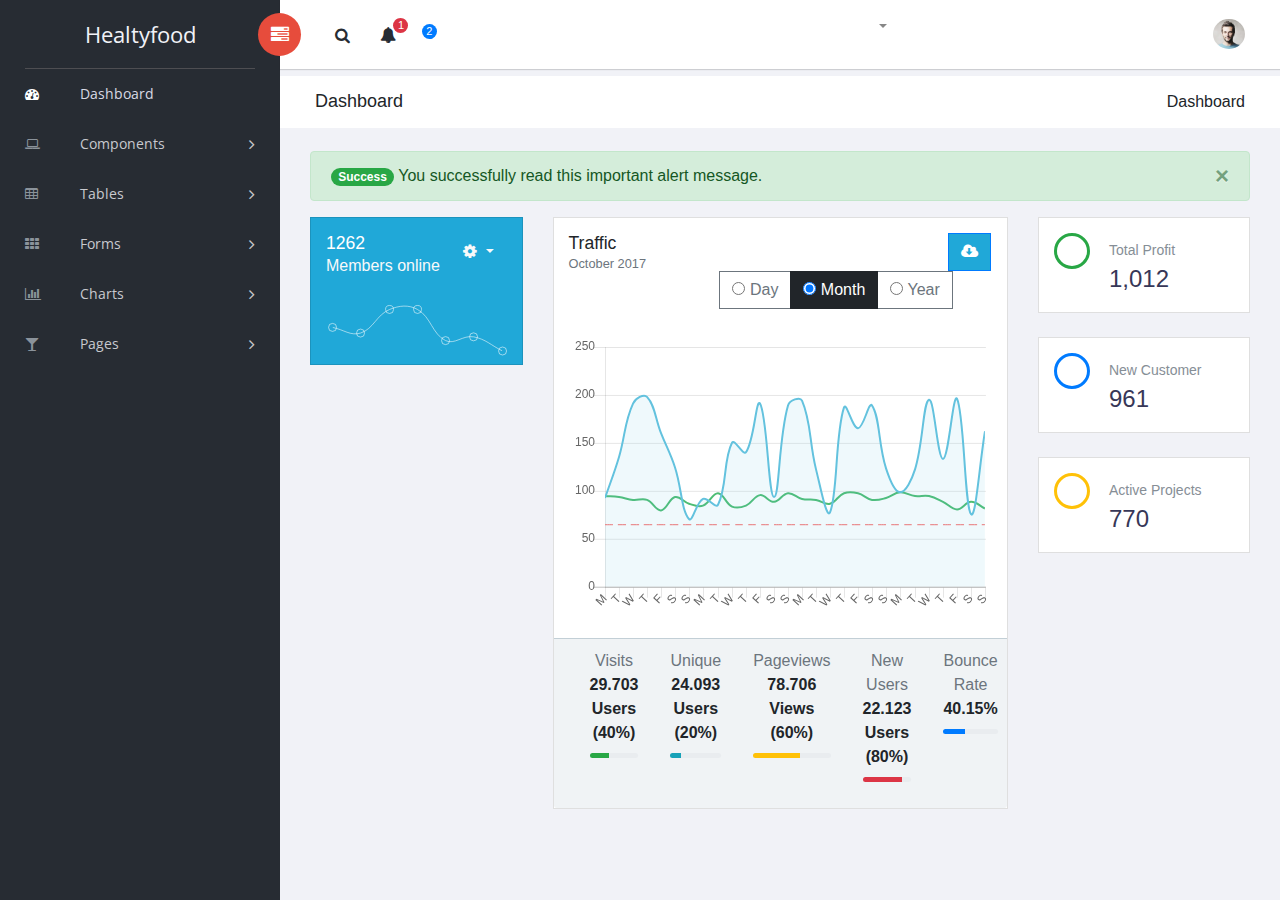
==== commit 9925beab: "update" ====
--- a/index.html
+++ b/index.html
@@ -18,7 +18,6 @@
 
     <link rel="stylesheet" href="vendors/bootstrap/dist/css/bootstrap.min.css">
     <link rel="stylesheet" href="vendors/font-awesome/css/font-awesome.min.css">
-    <link rel="stylesheet" href="vendors/themify-icons/css/themify-icons.css">
     <link rel="stylesheet" href="vendors/selectFX/css/cs-skin-elastic.css">
 
 
@@ -54,7 +53,7 @@
                         <a href="#" class="dropdown-toggle" data-toggle="dropdown" aria-haspopup="true" aria-expanded="false"> <i class="menu-icon fa fa-laptop"></i>Components</a>
                         <ul class="sub-menu children dropdown-menu">
                             <li><i class="fa fa-puzzle-piece"></i><a href="ui-buttons.html">Buttons</a></li>
-                            <li><i class="fa fa-bars"></i><a href="ui-tabs.html">Tabs</a></li>
+                            <li><i class="fa fa-id-card-o"></i><a href="ui-cards.html">Cards</a></li>
                         </ul>
                     </li>
                     <li class="menu-item-has-children dropdown">
@@ -72,15 +71,6 @@
                         </ul>
                     </li>
 
-                    <!-- /.menu-title -->
-                    <li class="menu-item-has-children dropdown">
-                        <a href="#" class="dropdown-toggle" data-toggle="dropdown" aria-haspopup="true" aria-expanded="false"> <i class="menu-icon fa fa-tasks"></i>Icons</a>
-                        <ul class="sub-menu children dropdown-menu">
-                            <li><i class="menu-icon fa fa-fort-awesome"></i><a href="font-fontawesome.html">Font Awesome</a></li>
-                            <li><i class="menu-icon ti-themify-logo"></i><a href="font-themify.html">Themefy Icons</a></li>
-                        </ul>
-                    </li>
-                
                     <li class="menu-item-has-children dropdown">
                         <a href="#" class="dropdown-toggle" data-toggle="dropdown" aria-haspopup="true" aria-expanded="false"> <i class="menu-icon fa fa-bar-chart"></i>Charts</a>
                         <ul class="sub-menu children dropdown-menu">
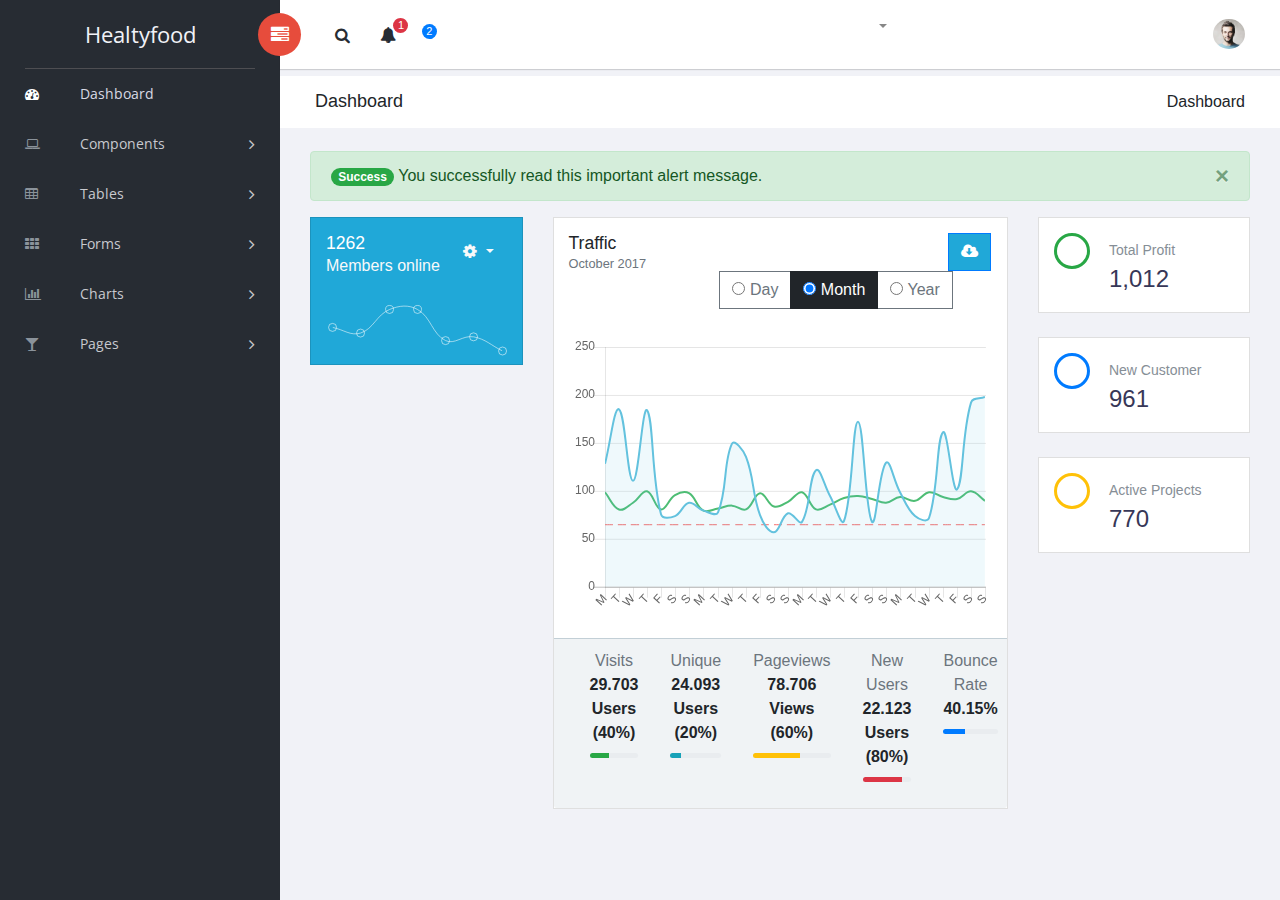
==== commit 6d82368b: "up" ====
--- a/index.html
+++ b/index.html
@@ -9,8 +9,8 @@
 <head>
     <meta charset="utf-8">
     <meta http-equiv="X-UA-Compatible" content="IE=edge">
-    <title>Healtyfood - HTML5 Admin Template</title>
-    <meta name="description" content="Sufee Admin - HTML5 Admin Template">
+    <title>Healtyfood - Admin </title>
+    <meta name="description" content="Healtyfood - Admin">
     <meta name="viewport" content="width=device-width, initial-scale=1">
 
     <link rel="apple-touch-icon" href="apple-icon.png">
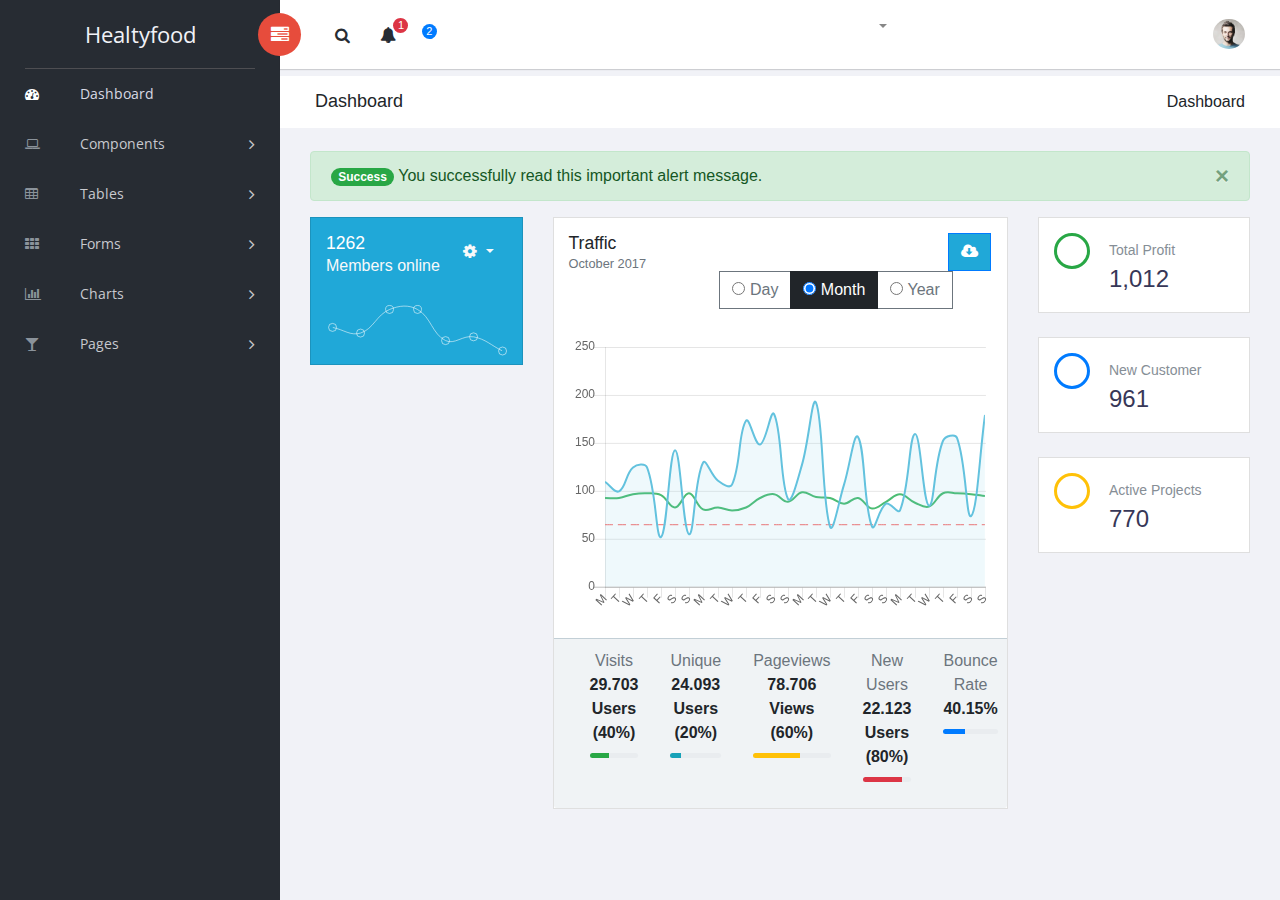
==== commit 61828a2f: "up" ====
--- a/index.html
+++ b/index.html
@@ -24,12 +24,9 @@
     <link rel="stylesheet" href="assets/css/style.css">
 
     <link href='https://fonts.googleapis.com/css?family=Open+Sans:400,600,700,800' rel='stylesheet' type='text/css'>
-
 </head>
 
 <body>
-
-
     <!-- Left Panel -->
 
     <aside id="left-panel" class="left-panel">
@@ -52,7 +49,6 @@
                     <li class="menu-item-has-children dropdown">
                         <a href="#" class="dropdown-toggle" data-toggle="dropdown" aria-haspopup="true" aria-expanded="false"> <i class="menu-icon fa fa-laptop"></i>Components</a>
                         <ul class="sub-menu children dropdown-menu">
-                            <li><i class="fa fa-puzzle-piece"></i><a href="ui-buttons.html">Buttons</a></li>
                             <li><i class="fa fa-id-card-o"></i><a href="ui-cards.html">Cards</a></li>
                         </ul>
                     </li>
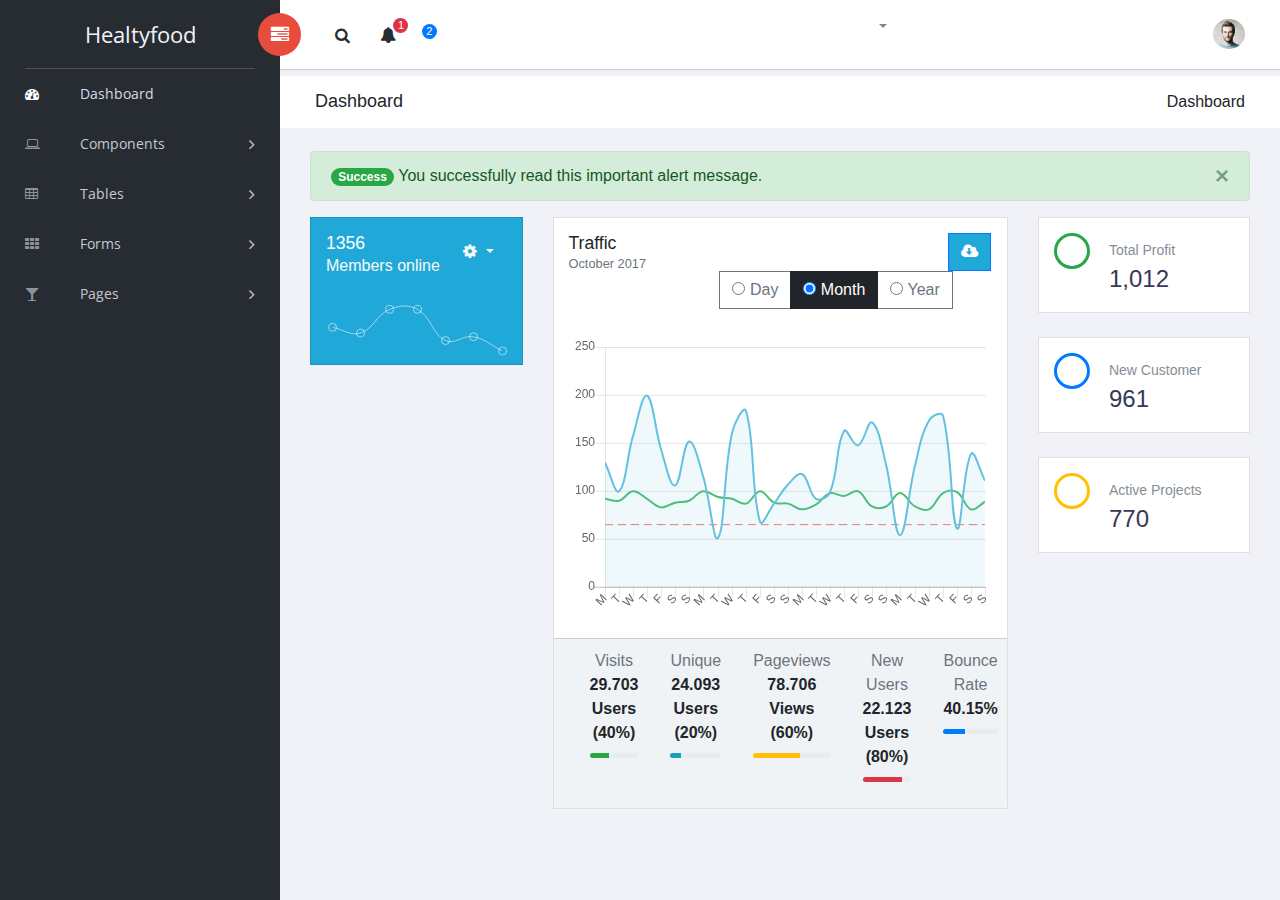
==== commit 6d801928: "up" ====
--- a/index.html
+++ b/index.html
@@ -66,15 +66,6 @@
                             <li><i class="menu-icon fa fa-th"></i><a href="forms-advanced.html">Advanced Form</a></li>
                         </ul>
                     </li>
-
-                    <li class="menu-item-has-children dropdown">
-                        <a href="#" class="dropdown-toggle" data-toggle="dropdown" aria-haspopup="true" aria-expanded="false"> <i class="menu-icon fa fa-bar-chart"></i>Charts</a>
-                        <ul class="sub-menu children dropdown-menu">
-                            <li><i class="menu-icon fa fa-line-chart"></i><a href="charts-chartjs.html">Chart JS</a></li>
-                            <li><i class="menu-icon fa fa-area-chart"></i><a href="charts-flot.html">Flot Chart</a></li>
-                            <li><i class="menu-icon fa fa-pie-chart"></i><a href="charts-peity.html">Peity Chart</a></li>
-                        </ul>
-                    </li>
                 
                     <!-- /.menu-title -->
                     <li class="menu-item-has-children dropdown">
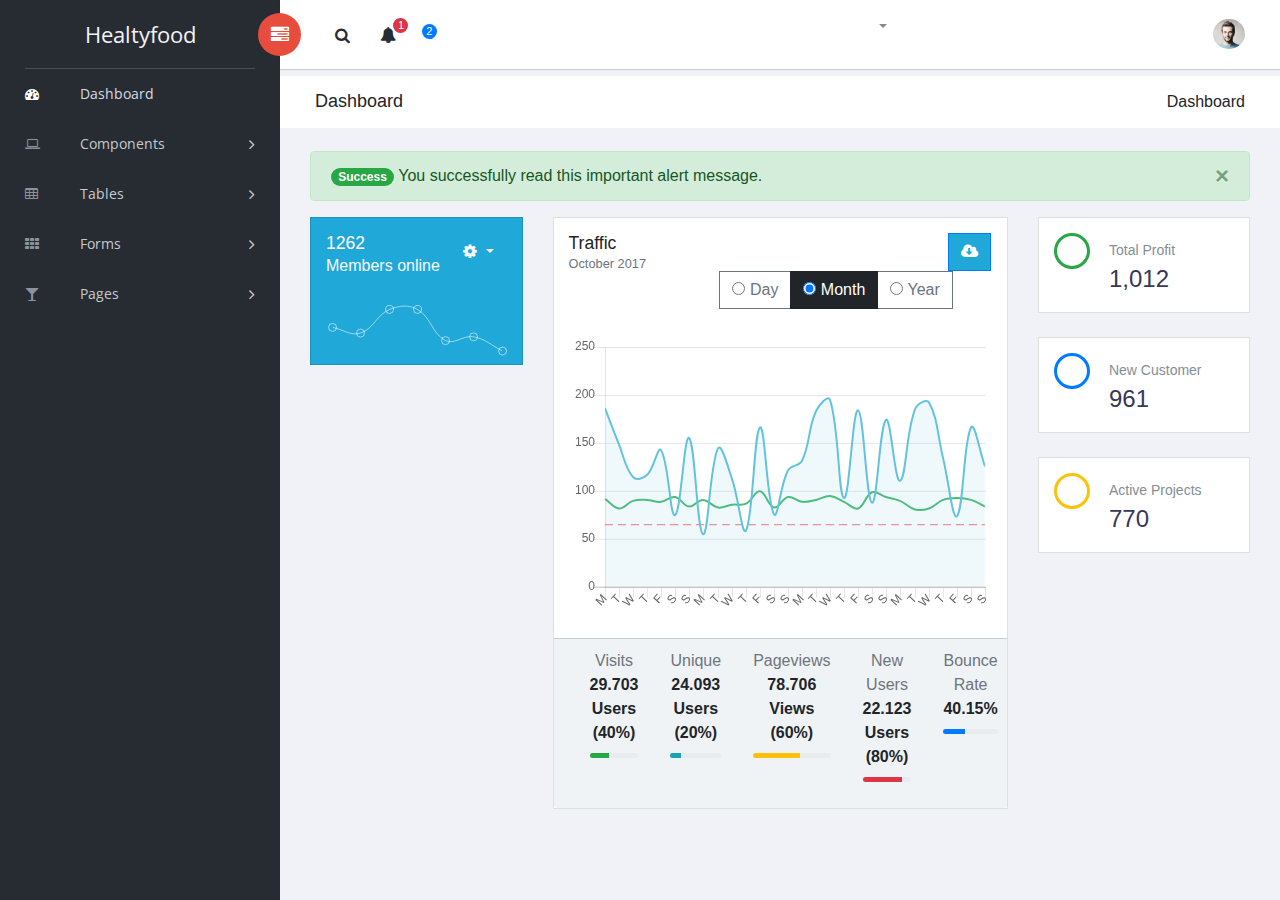
==== commit 9f9a60e7: "up" ====
--- a/index.html
+++ b/index.html
@@ -62,7 +62,6 @@
                     <li class="menu-item-has-children dropdown">
                         <a href="#" class="dropdown-toggle" data-toggle="dropdown" aria-haspopup="true" aria-expanded="false"> <i class="menu-icon fa fa-th"></i>Forms</a>
                         <ul class="sub-menu children dropdown-menu">
-                            <li><i class="menu-icon fa fa-th"></i><a href="forms-basic.html">Basic Form</a></li>
                             <li><i class="menu-icon fa fa-th"></i><a href="forms-advanced.html">Advanced Form</a></li>
                         </ul>
                     </li>
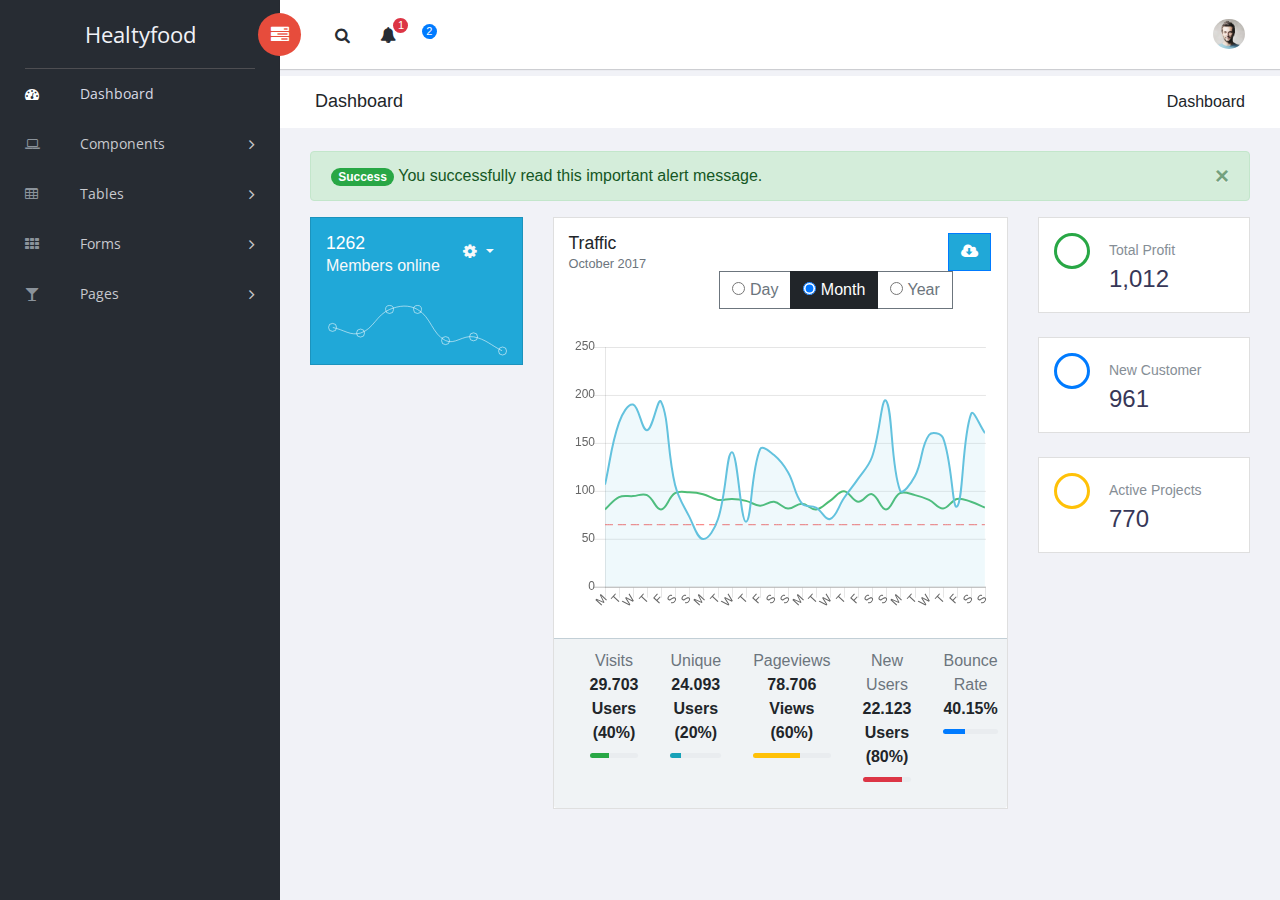
==== commit dd418c95: "up" ====
--- a/index.html
+++ b/index.html
@@ -179,25 +179,6 @@
                         </div>
                     </div>
 
-                    <div class="language-select dropdown" id="language-select">
-                        <a class="dropdown-toggle" href="#" data-toggle="dropdown"  id="language" aria-haspopup="true" aria-expanded="true">
-                            <i class="flag-icon flag-icon-us"></i>
-                        </a>
-                        <div class="dropdown-menu" aria-labelledby="language">
-                            <div class="dropdown-item">
-                                <span class="flag-icon flag-icon-fr"></span>
-                            </div>
-                            <div class="dropdown-item">
-                                <i class="flag-icon flag-icon-es"></i>
-                            </div>
-                            <div class="dropdown-item">
-                                <i class="flag-icon flag-icon-us"></i>
-                            </div>
-                            <div class="dropdown-item">
-                                <i class="flag-icon flag-icon-it"></i>
-                            </div>
-                        </div>
-                    </div>
 
                 </div>
             </div>
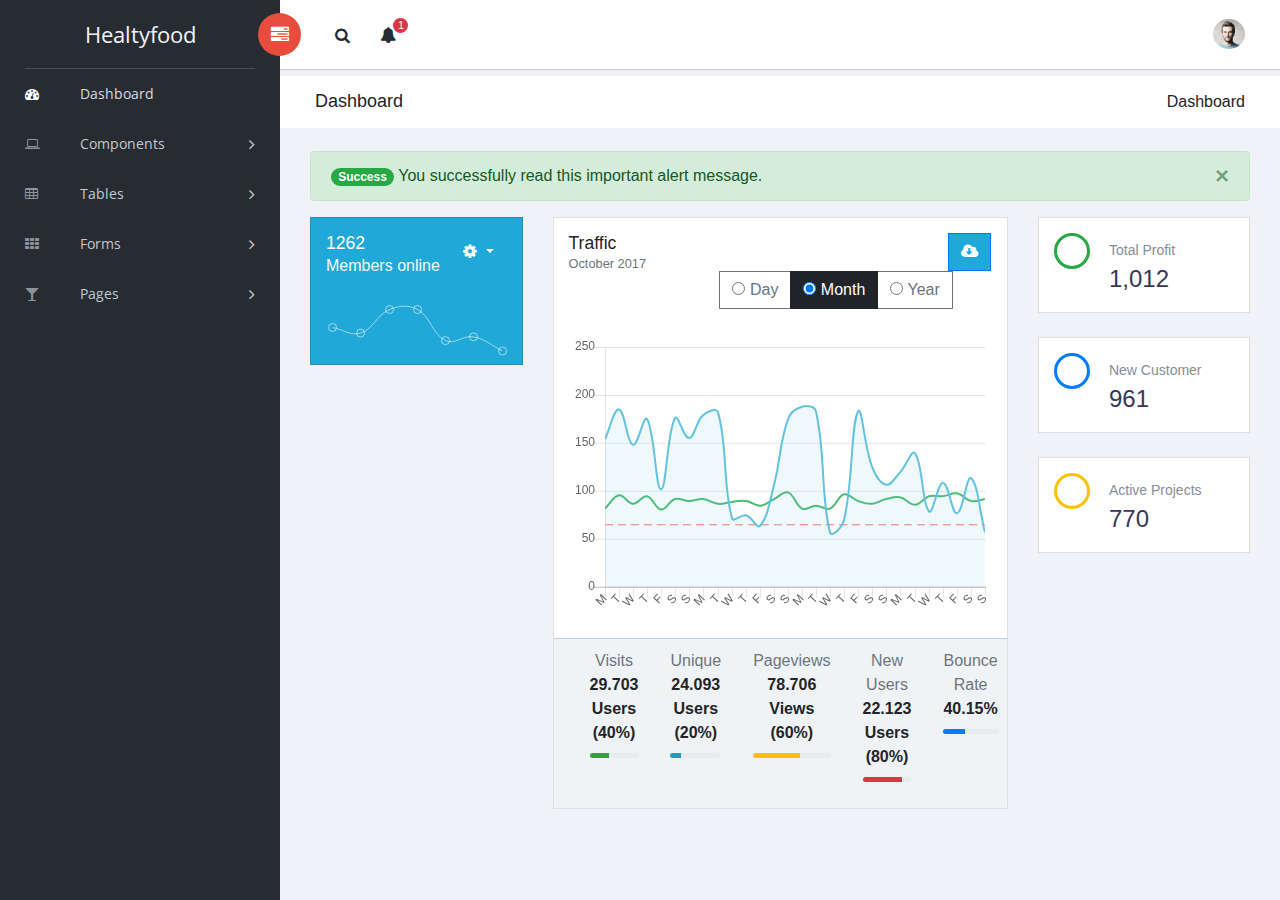
==== commit 75018d15: "up" ====
--- a/index.html
+++ b/index.html
@@ -123,42 +123,6 @@
                             </a>
                             </div>
                         </div>
-
-                        <div class="dropdown for-message">
-                            <button class="btn btn-secondary dropdown-toggle" type="button"
-                                id="message"
-                                data-toggle="dropdown" aria-haspopup="true" aria-expanded="false">
-                                <i class="ti-email"></i>
-                                <span class="count bg-primary">9</span>
-                            </button>
-                            <div class="dropdown-menu" aria-labelledby="message">
-                                <p class="red">You have 4 Mails</p>
-                                <a class="dropdown-item media bg-flat-color-1" href="#">
-                                <span class="photo media-left"><img alt="avatar" src="images/avatar/1.jpg"></span>
-                                <span class="message media-body">
-                                    <span class="name float-left">Jonathan Smith</span>
-                                    <span class="time float-right">Just now</span>
-                                        <p>Hello, this is an example msg</p>
-                                </span>
-                            </a>
-                                <a class="dropdown-item media bg-flat-color-4" href="#">
-                                <span class="photo media-left"><img alt="avatar" src="images/avatar/2.jpg"></span>
-                                <span class="message media-body">
-                                    <span class="name float-left">Jack Sanders</span>
-                                    <span class="time float-right">5 minutes ago</span>
-                                        <p>Lorem ipsum dolor sit amet, consectetur</p>
-                                </span>
-                            </a>
-                                <a class="dropdown-item media bg-flat-color-5" href="#">
-                                <span class="photo media-left"><img alt="avatar" src="images/avatar/3.jpg"></span>
-                                <span class="message media-body">
-                                    <span class="name float-left">Cheryl Wheeler</span>
-                                    <span class="time float-right">10 minutes ago</span>
-                                        <p>Hello, this is an example msg</p>
-                                </span>
-                            </a>
-                            </div>
-                        </div>
                     </div>
                 </div>
 
